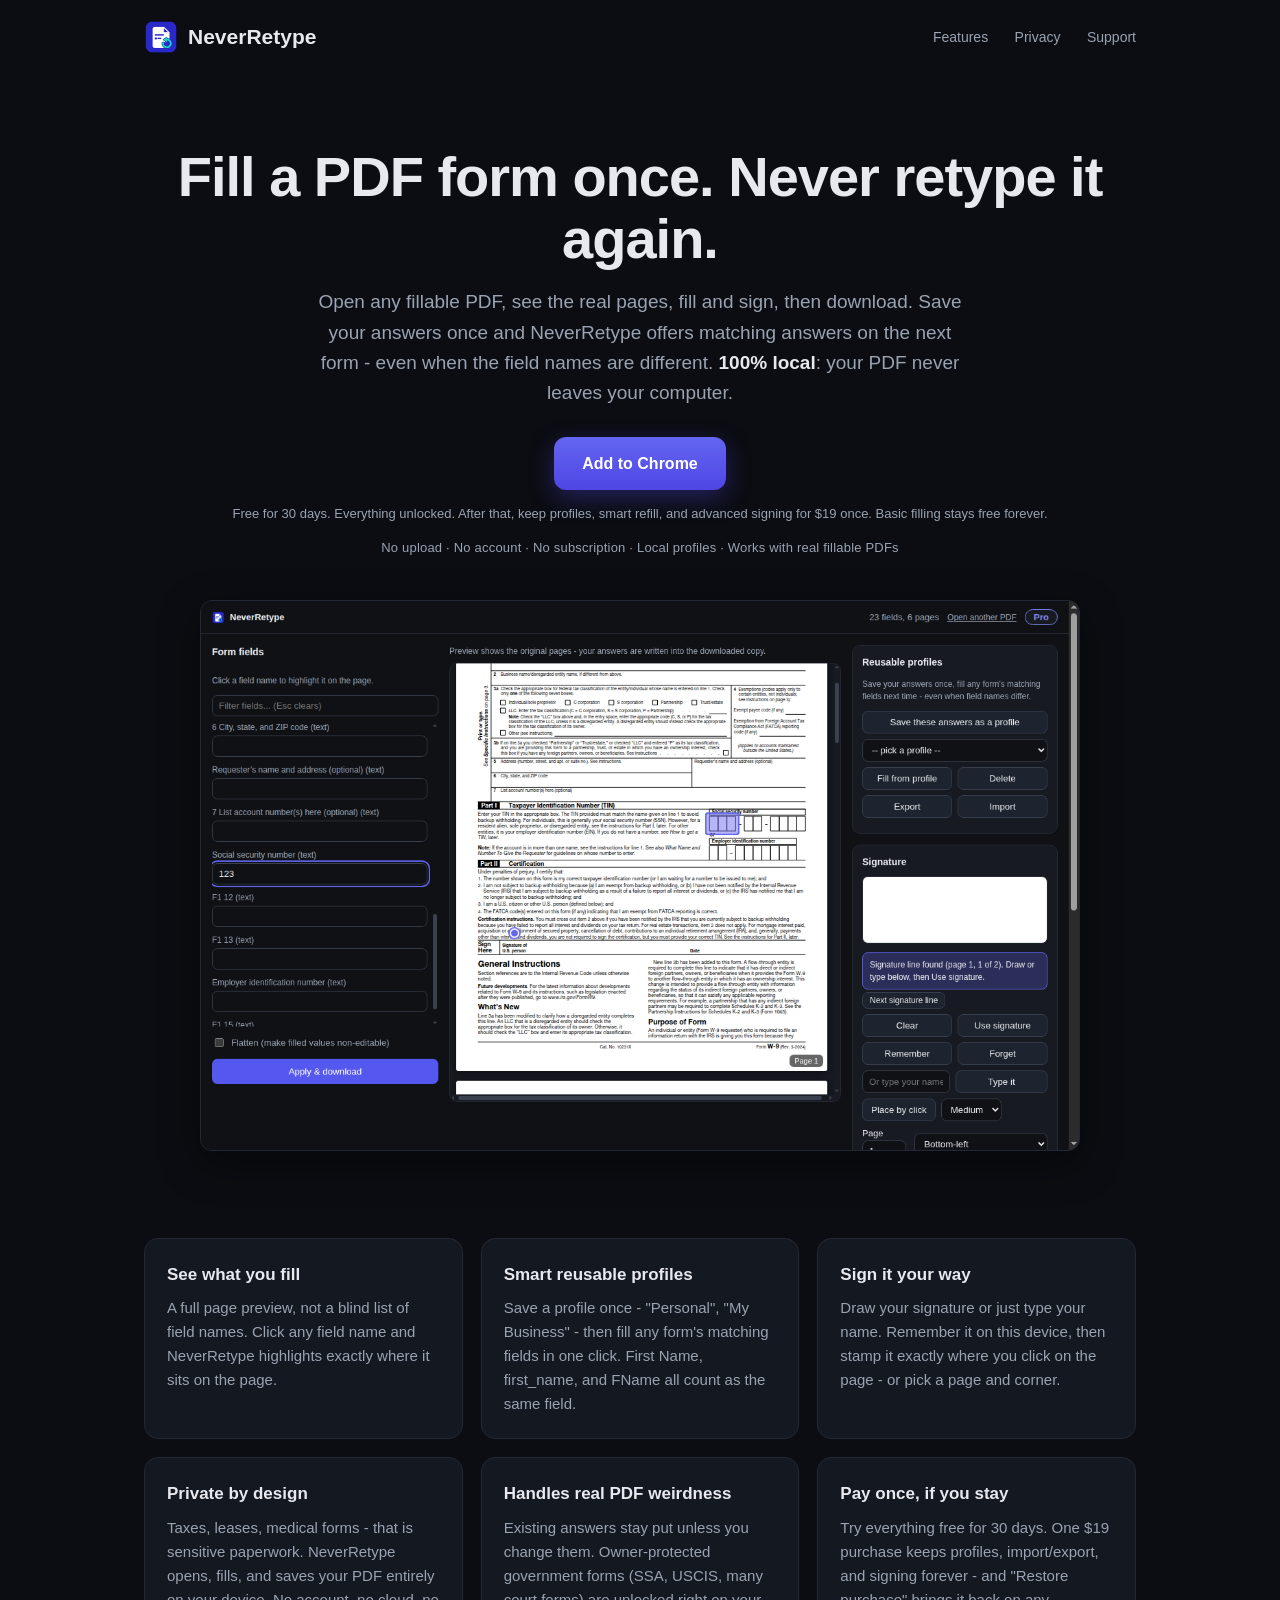
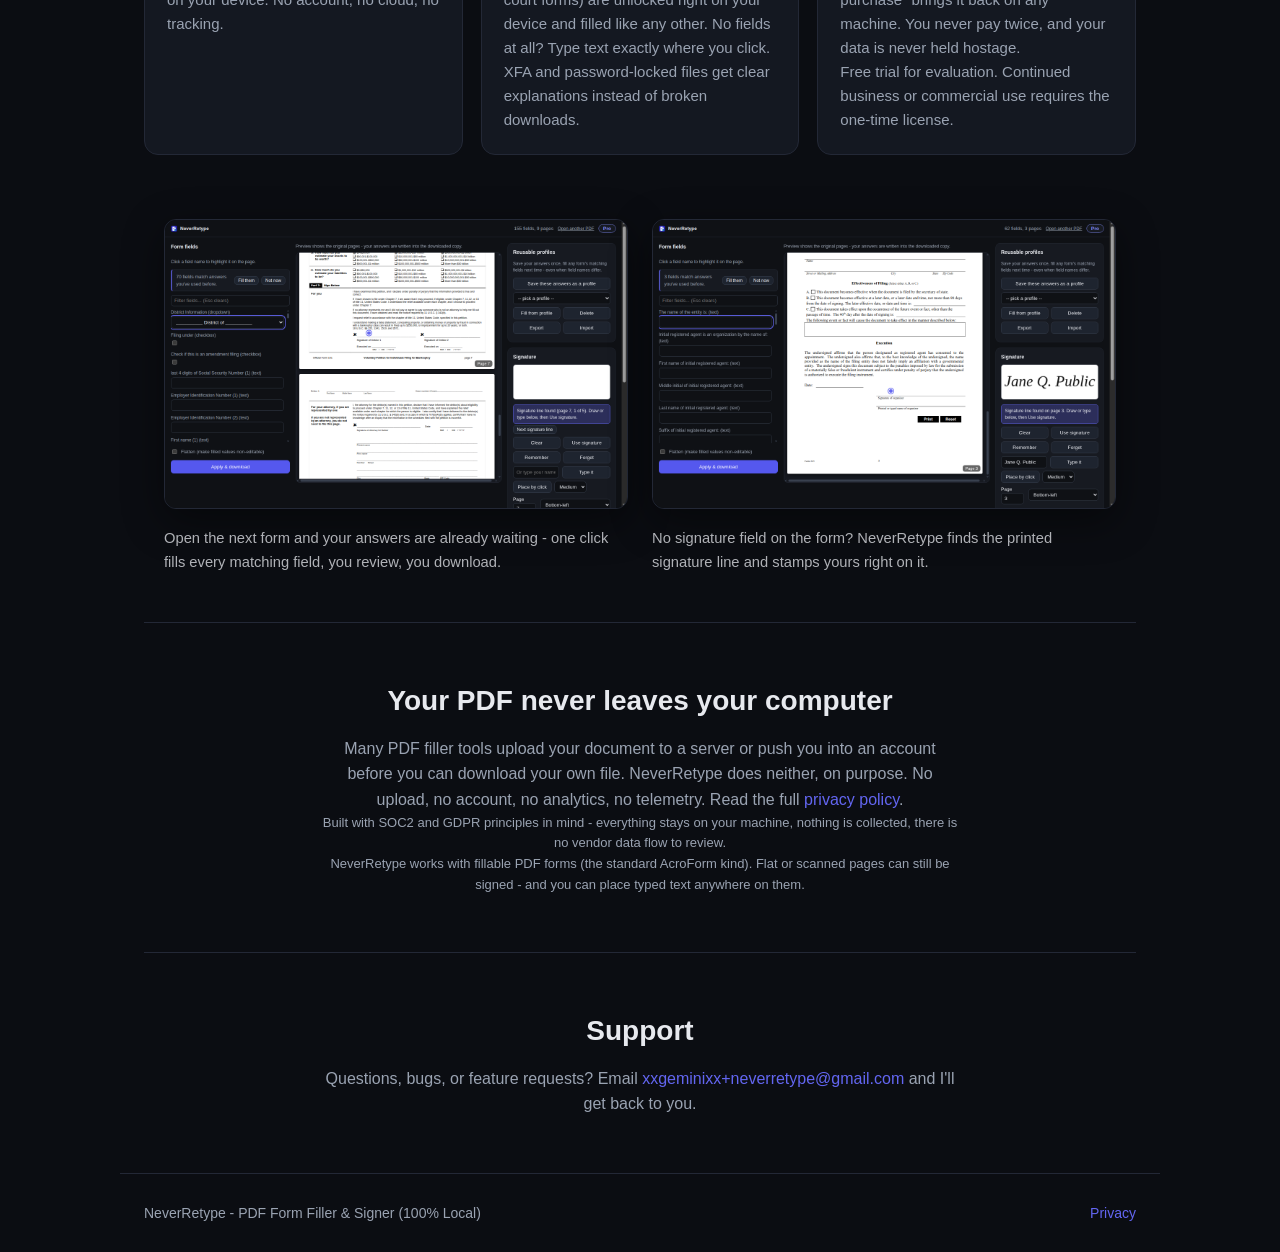
==== index.html @ d775c687 "v1.0 refresh: new editor screenshots, protected-form unlock and place-text-anywhere copy" ====
<!DOCTYPE html>
<html lang="en">
<head>
  <meta charset="UTF-8" />
  <meta name="viewport" content="width=device-width, initial-scale=1.0" />
  <title>NeverRetype - PDF Form Filler &amp; Signer (100% Local)</title>
  <meta name="description" content="Fill and sign PDF forms in your browser and save your answers as reusable profiles - never retype a form. 100% local, no account, no upload." />
  <link rel="icon" type="image/png" href="icon.png" />
  <link rel="stylesheet" href="style.css" />
</head>
<body>
  <header class="nav">
    <div class="brand">
      <img class="logo" src="icon.png" width="28" height="28" alt="" />
      <span>NeverRetype</span>
    </div>
    <nav class="links">
      <a href="#features">Features</a>
      <a href="#privacy">Privacy</a>
      <a href="#support">Support</a>
    </nav>
  </header>

  <main>
    <section class="hero">
      <h1>Fill a PDF form once. Never retype it again.</h1>
      <p class="lede">Open any fillable PDF, see the real pages, fill and sign, then download. Save your answers once and NeverRetype offers matching answers on the next form - even when the field names are different. <strong>100% local</strong>: your PDF never leaves your computer.</p>
      <!-- TODO: replace href with the Chrome Web Store URL once the listing is approved -->
      <a class="cta" href="#" data-store-link>Add to Chrome</a>
      <p class="micro">Free for 30 days. Everything unlocked. After that, keep profiles, smart refill, and advanced signing for $19 once. Basic filling stays free forever.</p>
      <p class="trust-row">No upload &middot; No account &middot; No subscription &middot; Local profiles &middot; Works with real fillable PDFs</p>
      <img class="hero-shot" src="hero-v100.png" alt="The NeverRetype editor with a W-9 open: answers typed on the left, the Social Security Number field highlighted on the live page preview, profiles and signature panels on the right" loading="lazy" />
    </section>

    <section id="features" class="features">
      <div class="card">
        <h3>See what you fill</h3>
        <p>A full page preview, not a blind list of field names. Click any field name and NeverRetype highlights exactly where it sits on the page.</p>
      </div>
      <div class="card">
        <h3>Smart reusable profiles</h3>
        <p>Save a profile once - "Personal", "My Business" - then fill any form's matching fields in one click. First Name, first_name, and FName all count as the same field.</p>
      </div>
      <div class="card">
        <h3>Sign it your way</h3>
        <p>Draw your signature or just type your name. Remember it on this device, then stamp it exactly where you click on the page - or pick a page and corner.</p>
      </div>
      <div class="card">
        <h3>Private by design</h3>
        <p>Taxes, leases, medical forms - that is sensitive paperwork. NeverRetype opens, fills, and saves your PDF entirely on your device. No account, no cloud, no tracking.</p>
      </div>
      <div class="card">
        <h3>Handles real PDF weirdness</h3>
        <p>Existing answers stay put unless you change them. Owner-protected government forms (SSA, USCIS, many court forms) are unlocked right on your device and filled like any other. No fields at all? Type text exactly where you click. XFA and password-locked files get clear explanations instead of broken downloads.</p>
      </div>
      <div class="card">
        <h3>Pay once, if you stay</h3>
        <p>Try everything free for 30 days. One $19 purchase keeps profiles, import/export, and signing forever - and "Restore purchase" brings it back on any machine. You never pay twice, and your data is never held hostage.</p>
        <p class="micro">Free trial for evaluation. Continued business or commercial use requires the one-time license.</p>
      </div>
    </section>

    <section class="shots" aria-label="Screenshots">
      <figure>
        <img src="shot-refill-v100.png" alt="A court form just opened in NeverRetype, with a bar offering: 70 fields match answers you've used before - Fill them" loading="lazy" />
        <figcaption>Open the next form and your answers are already waiting - one click fills every matching field, you review, you download.</figcaption>
      </figure>
      <figure>
        <img src="shot-signature-v100.png" alt="A government form with no signature field: NeverRetype found the printed signature line on page 3 and placed a typed signature on it" loading="lazy" />
        <figcaption>No signature field on the form? NeverRetype finds the printed signature line and stamps yours right on it.</figcaption>
      </figure>
    </section>

    <section id="privacy" class="band">
      <h2>Your PDF never leaves your computer</h2>
      <p>Many PDF filler tools upload your document to a server or push you into an account before you can download your own file. NeverRetype does neither, on purpose. No upload, no account, no analytics, no telemetry. Read the full <a href="privacy-policy.html">privacy policy</a>.</p>
      <p class="micro">Built with SOC2 and GDPR principles in mind - everything stays on your machine, nothing is collected, there is no vendor data flow to review.</p>
      <p class="micro">NeverRetype works with fillable PDF forms (the standard AcroForm kind). Flat or scanned pages can still be signed - and you can place typed text anywhere on them.</p>
    </section>

    <section id="support" class="band alt">
      <h2>Support</h2>
      <p>Questions, bugs, or feature requests? Email <a href="mailto:xxgeminixx+neverretype@gmail.com">xxgeminixx+neverretype@gmail.com</a> and I'll get back to you.</p>
    </section>
  </main>

  <footer>
    <span>NeverRetype - PDF Form Filler &amp; Signer (100% Local)</span>
    <a href="privacy-policy.html">Privacy</a>
  </footer>
</body>
</html>
---- style.css ----
:root {
  --accent: #6366f1;
  --accent-2: #4f46e5;
  --bg: #0b0d12;
  --surface: #141821;
  --text: #e7e9ee;
  --muted: #9aa3b2;
  --border: #232836;
}
* { box-sizing: border-box; }
html { scroll-behavior: smooth; }
body {
  margin: 0;
  background: var(--bg);
  color: var(--text);
  font-family: -apple-system, BlinkMacSystemFont, "Segoe UI", Roboto, Helvetica, Arial, sans-serif;
  line-height: 1.6;
}
a { color: var(--accent); text-decoration: none; }
a:hover { text-decoration: underline; }

.nav {
  display: flex; align-items: center; justify-content: space-between;
  max-width: 1040px; margin: 0 auto; padding: 20px 24px;
}
.brand { display: flex; align-items: center; gap: 10px; font-weight: 800; font-size: 21px; }
.brand .logo { border-radius: 8px; width: 34px; height: 34px; }
.links a { color: var(--muted); margin-left: 22px; font-size: 14px; }
.links a:hover { color: var(--text); text-decoration: none; }

main { max-width: 1040px; margin: 0 auto; padding: 0 24px; }

.hero { text-align: center; padding: 72px 0 56px; }
.hero h1 { font-size: clamp(34px, 6vw, 56px); line-height: 1.1; margin: 0 0 18px; letter-spacing: -1px; }
.lede { font-size: 19px; color: var(--muted); max-width: 660px; margin: 0 auto 28px; }
.lede strong { color: var(--text); }
.cta {
  display: inline-block; background: linear-gradient(180deg, var(--accent), var(--accent-2));
  color: #fff; font-weight: 700; padding: 14px 28px; border-radius: 12px; font-size: 16px;
  box-shadow: 0 8px 24px rgba(79,70,229,0.35);
}
.cta:hover { text-decoration: none; filter: brightness(1.07); }
.micro { color: var(--muted); font-size: 13px; margin-top: 14px; }

.features {
  display: grid; grid-template-columns: repeat(auto-fit, minmax(280px, 1fr));
  gap: 18px; padding: 24px 0 56px;
}
.card { background: var(--surface); border: 1px solid var(--border); border-radius: 14px; padding: 22px; }
.card h3 { margin: 0 0 8px; font-size: 17px; }
.card p { margin: 0; color: var(--muted); font-size: 15px; }

.band { text-align: center; padding: 56px 0; border-top: 1px solid var(--border); }
.band.alt { border-top: 1px solid var(--border); }
.band h2 { font-size: 28px; margin: 0 0 12px; }
.band p { color: var(--muted); max-width: 640px; margin: 0 auto; }

footer {
  display: flex; align-items: center; justify-content: space-between;
  max-width: 1040px; margin: 0 auto; padding: 28px 24px; color: var(--muted);
  font-size: 14px; border-top: 1px solid var(--border);
}

.trust-row { color: var(--muted); font-size: 13px; letter-spacing: 0.2px; margin-top: 10px; }
.hero-shot { width: 100%; max-width: 880px; margin-top: 28px; border-radius: 12px; border: 1px solid var(--border); box-shadow: 0 12px 40px rgba(0,0,0,0.45); }

.shots { display: grid; grid-template-columns: repeat(auto-fit, minmax(320px, 1fr)); gap: 24px; max-width: 1100px; margin: 8px auto 48px; padding: 0 20px; }
.shots figure { margin: 0; }
.shots img { width: 100%; border-radius: 12px; border: 1px solid var(--border); box-shadow: 0 12px 40px rgba(0,0,0,0.45); }
.shots figcaption { margin-top: 10px; font-size: 0.92rem; opacity: 0.75; }
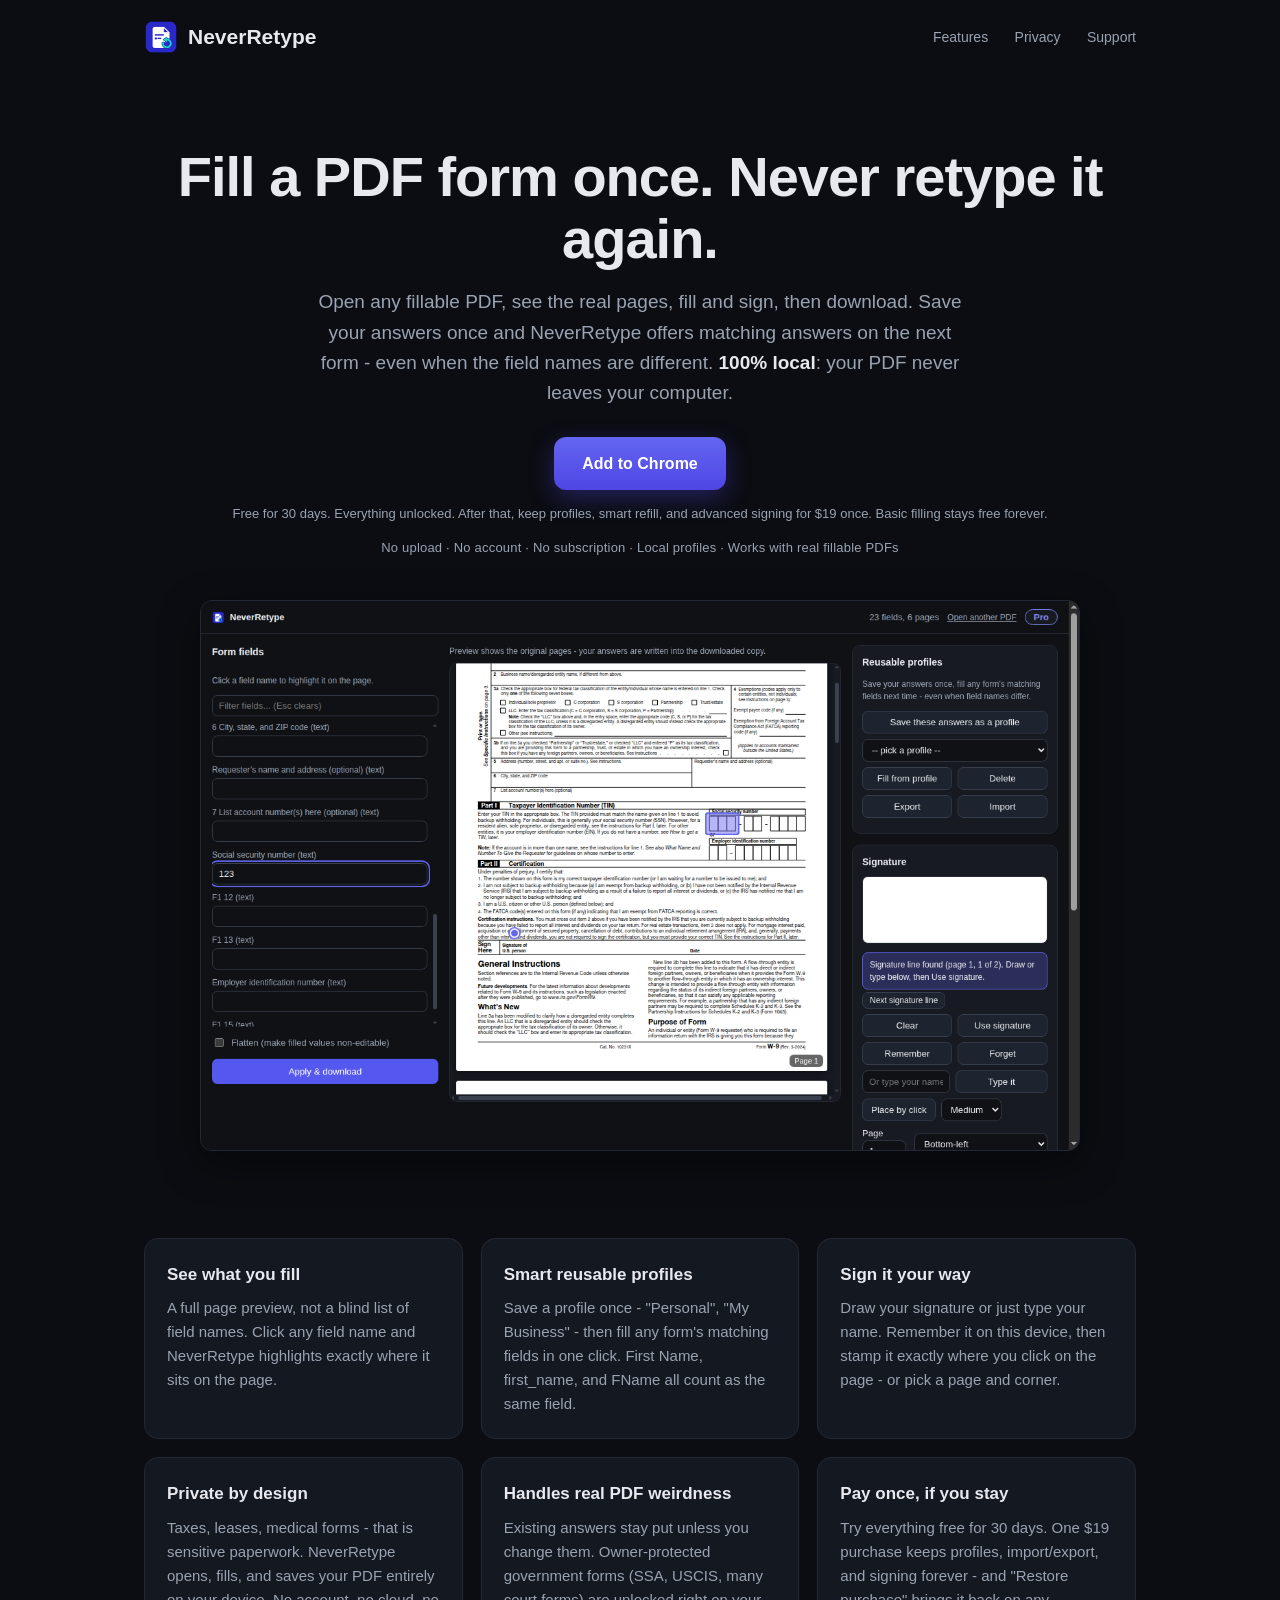
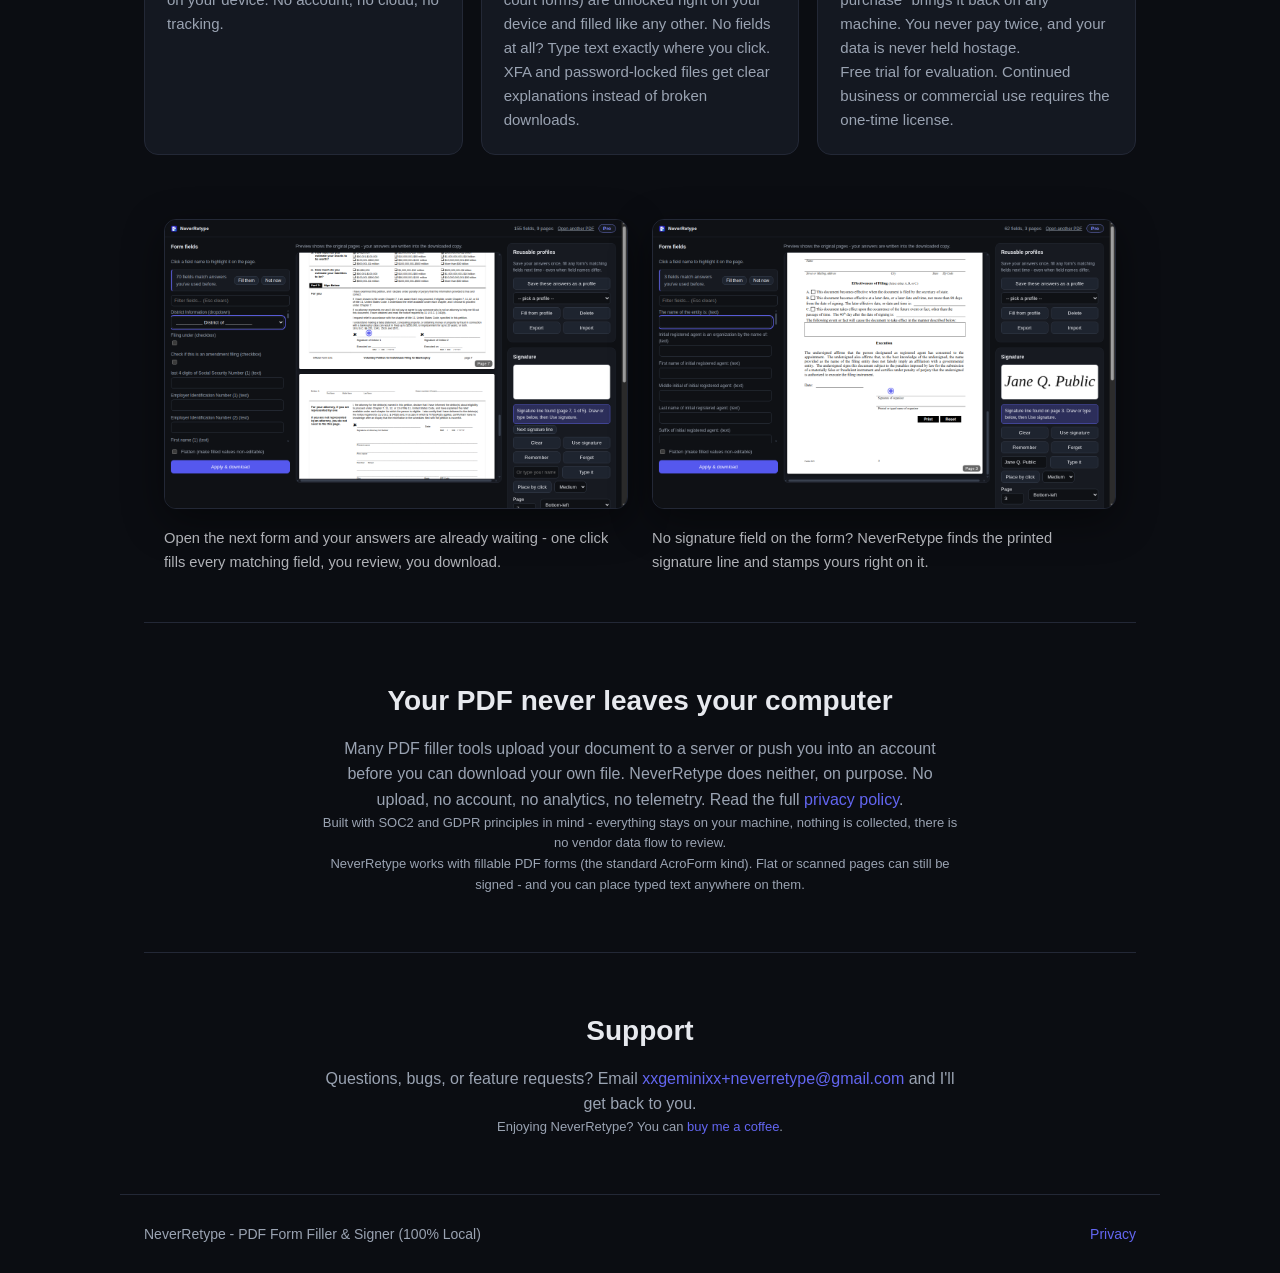
==== commit 982edcca: "Add a quiet buy-me-a-coffee line to the support section" ====
--- a/index.html
+++ b/index.html
@@ -81,6 +81,7 @@
     <section id="support" class="band alt">
       <h2>Support</h2>
       <p>Questions, bugs, or feature requests? Email <a href="mailto:xxgeminixx+neverretype@gmail.com">xxgeminixx+neverretype@gmail.com</a> and I'll get back to you.</p>
+      <p class="micro">Enjoying NeverRetype? You can <a href="https://www.paypal.com/ncp/payment/LQTX2SFXWLAP6" target="_blank" rel="noopener">buy me a coffee</a>.</p>
     </section>
   </main>
 
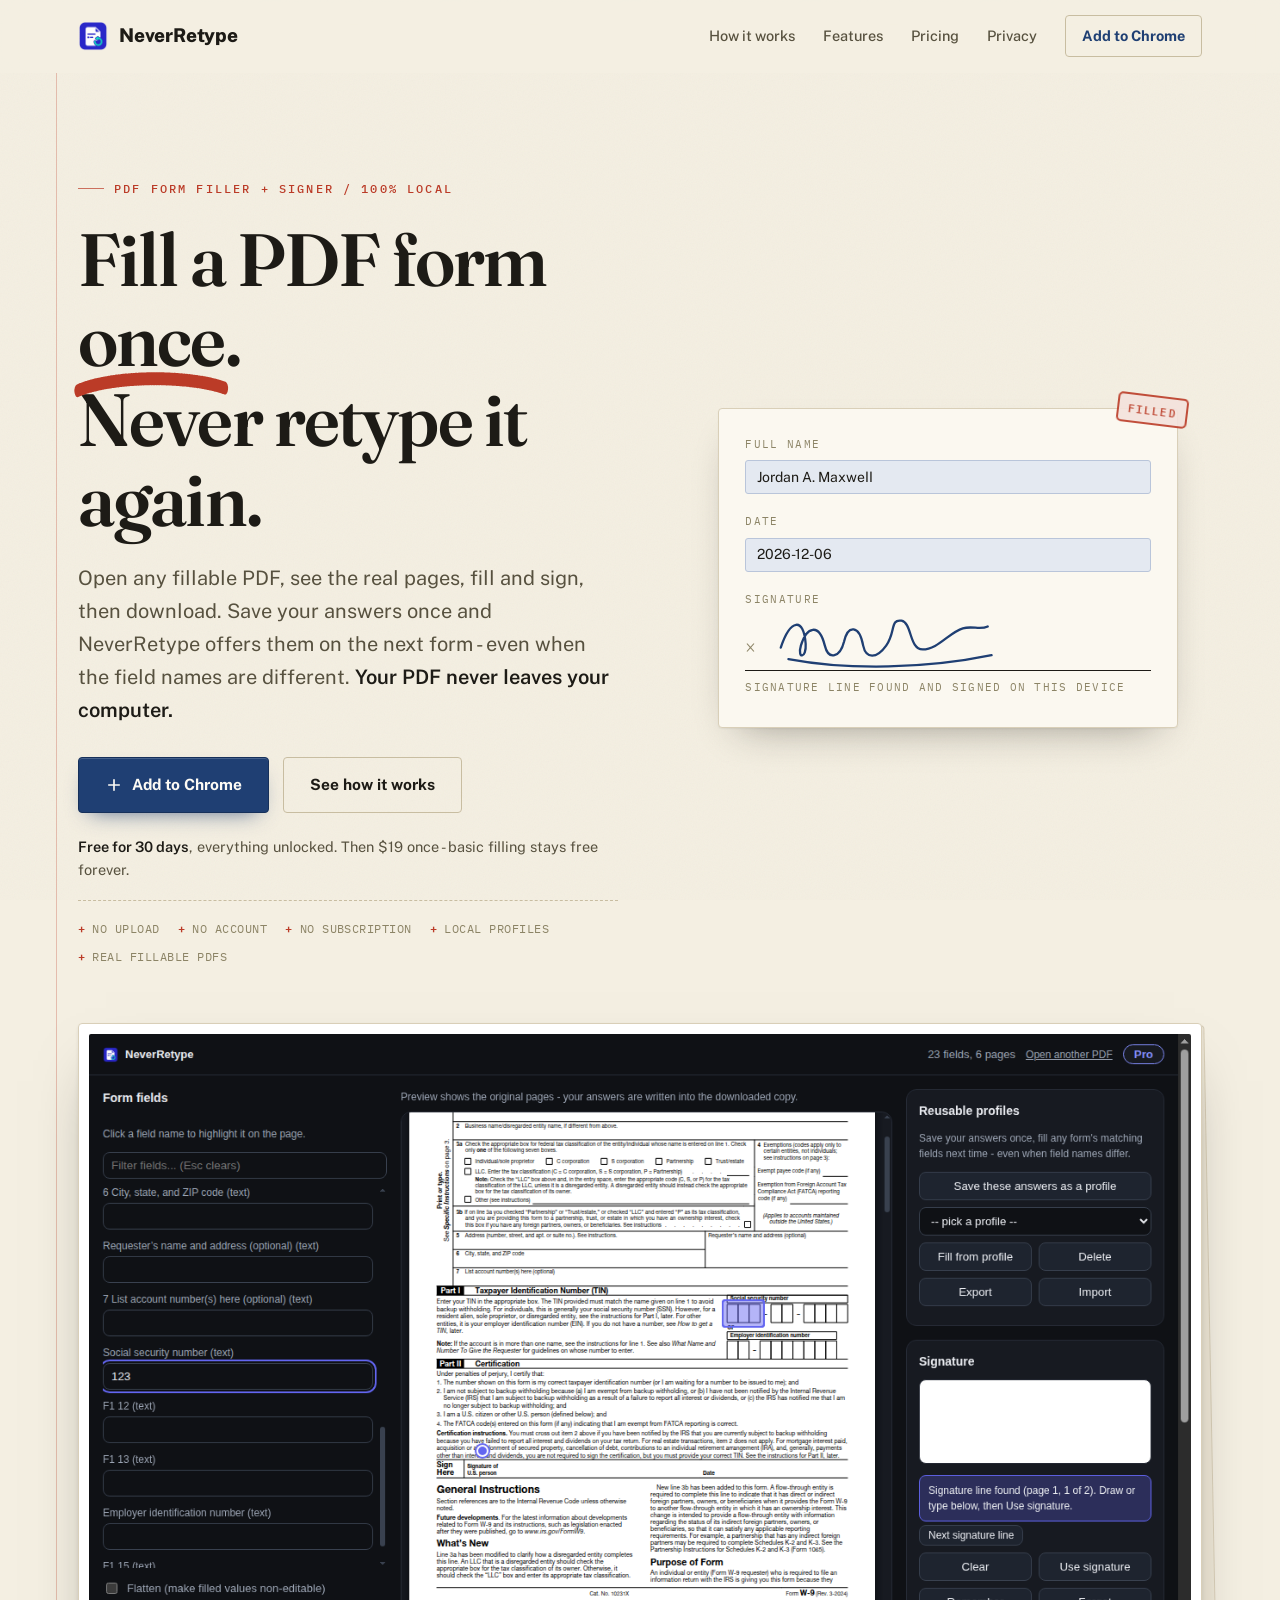
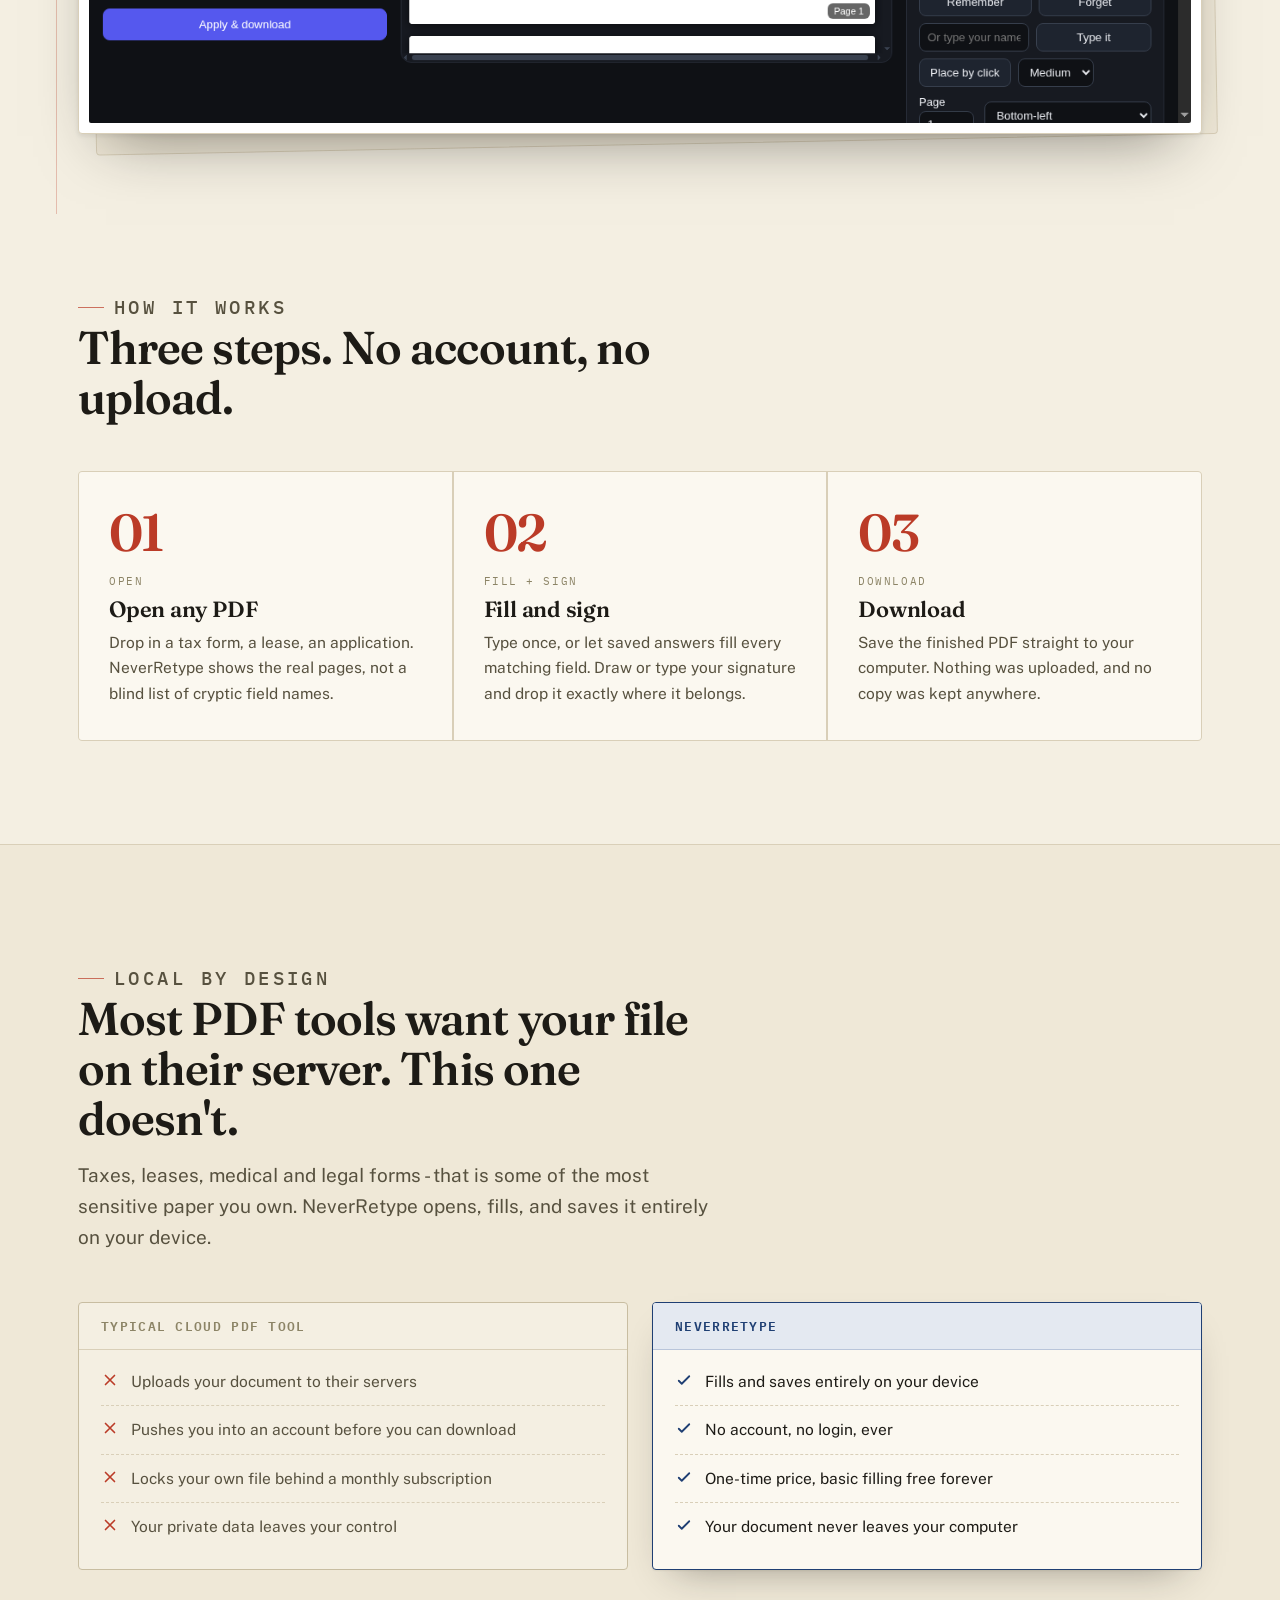
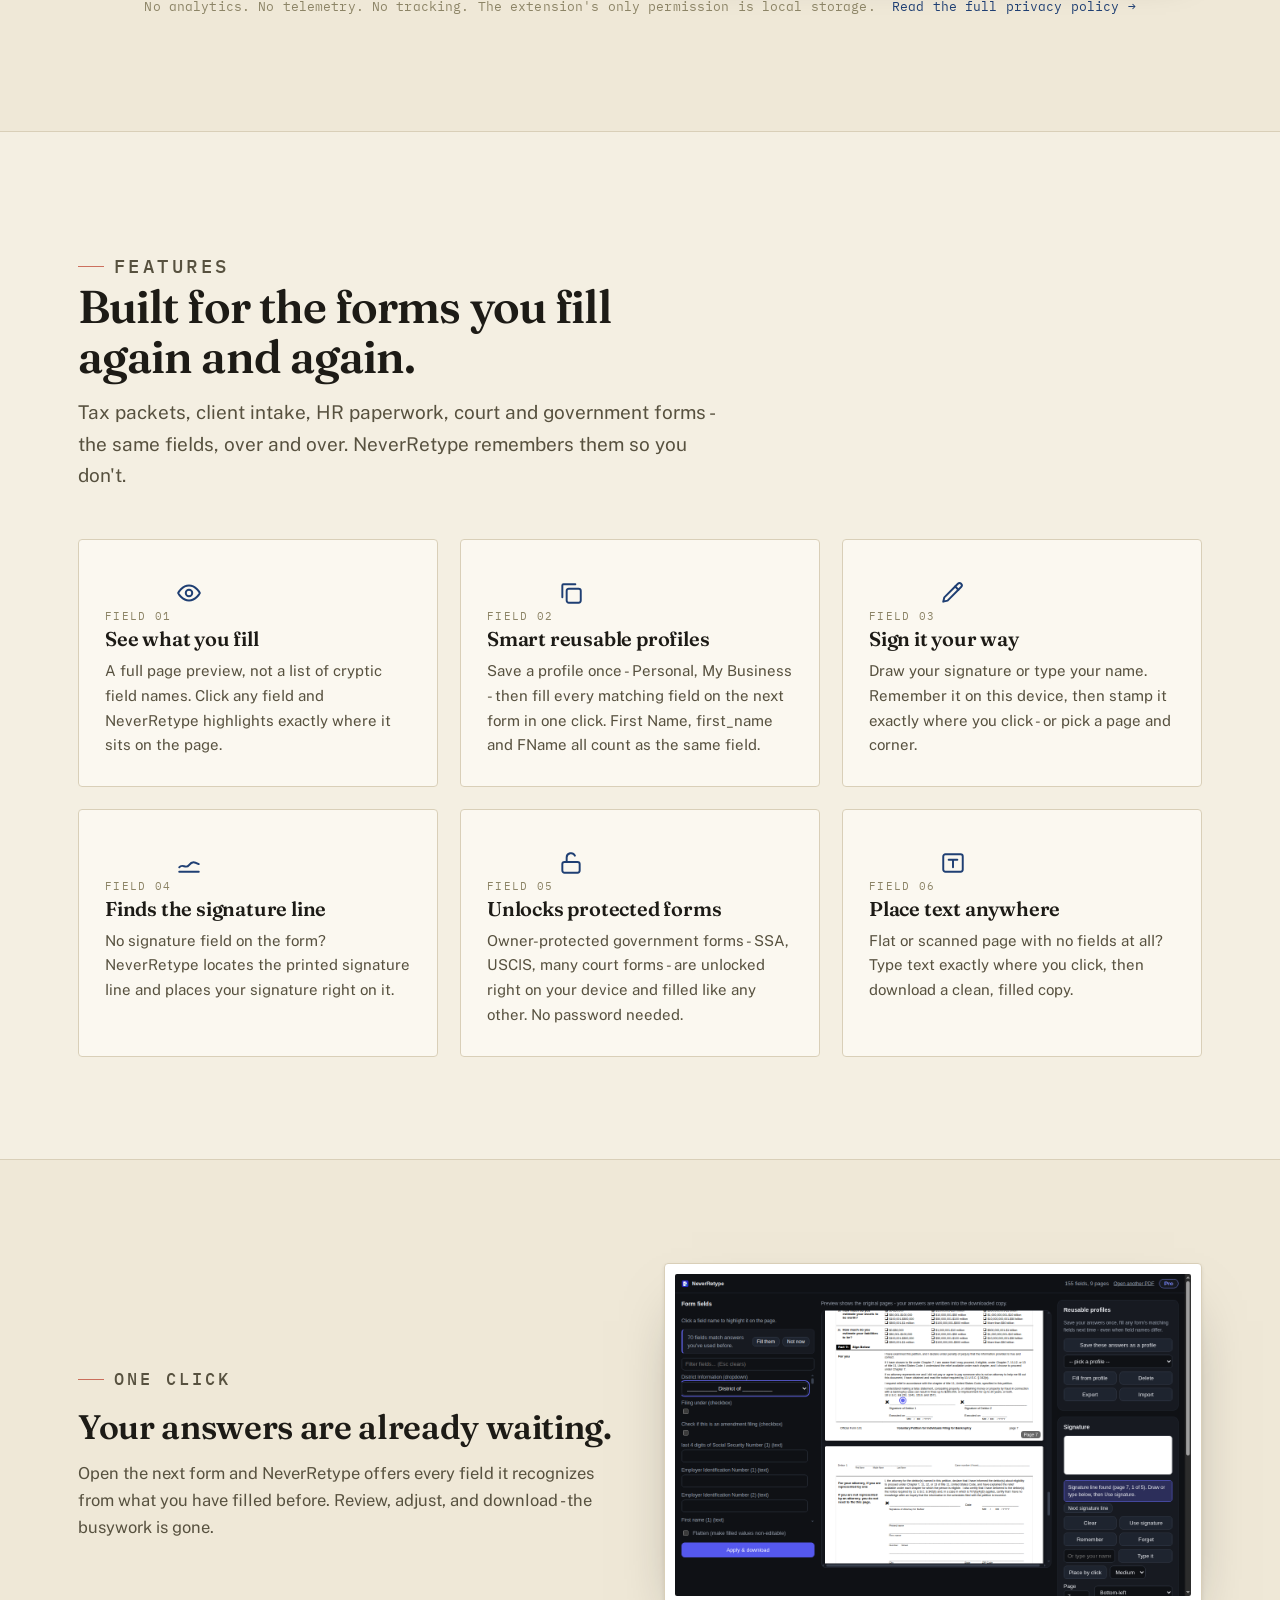
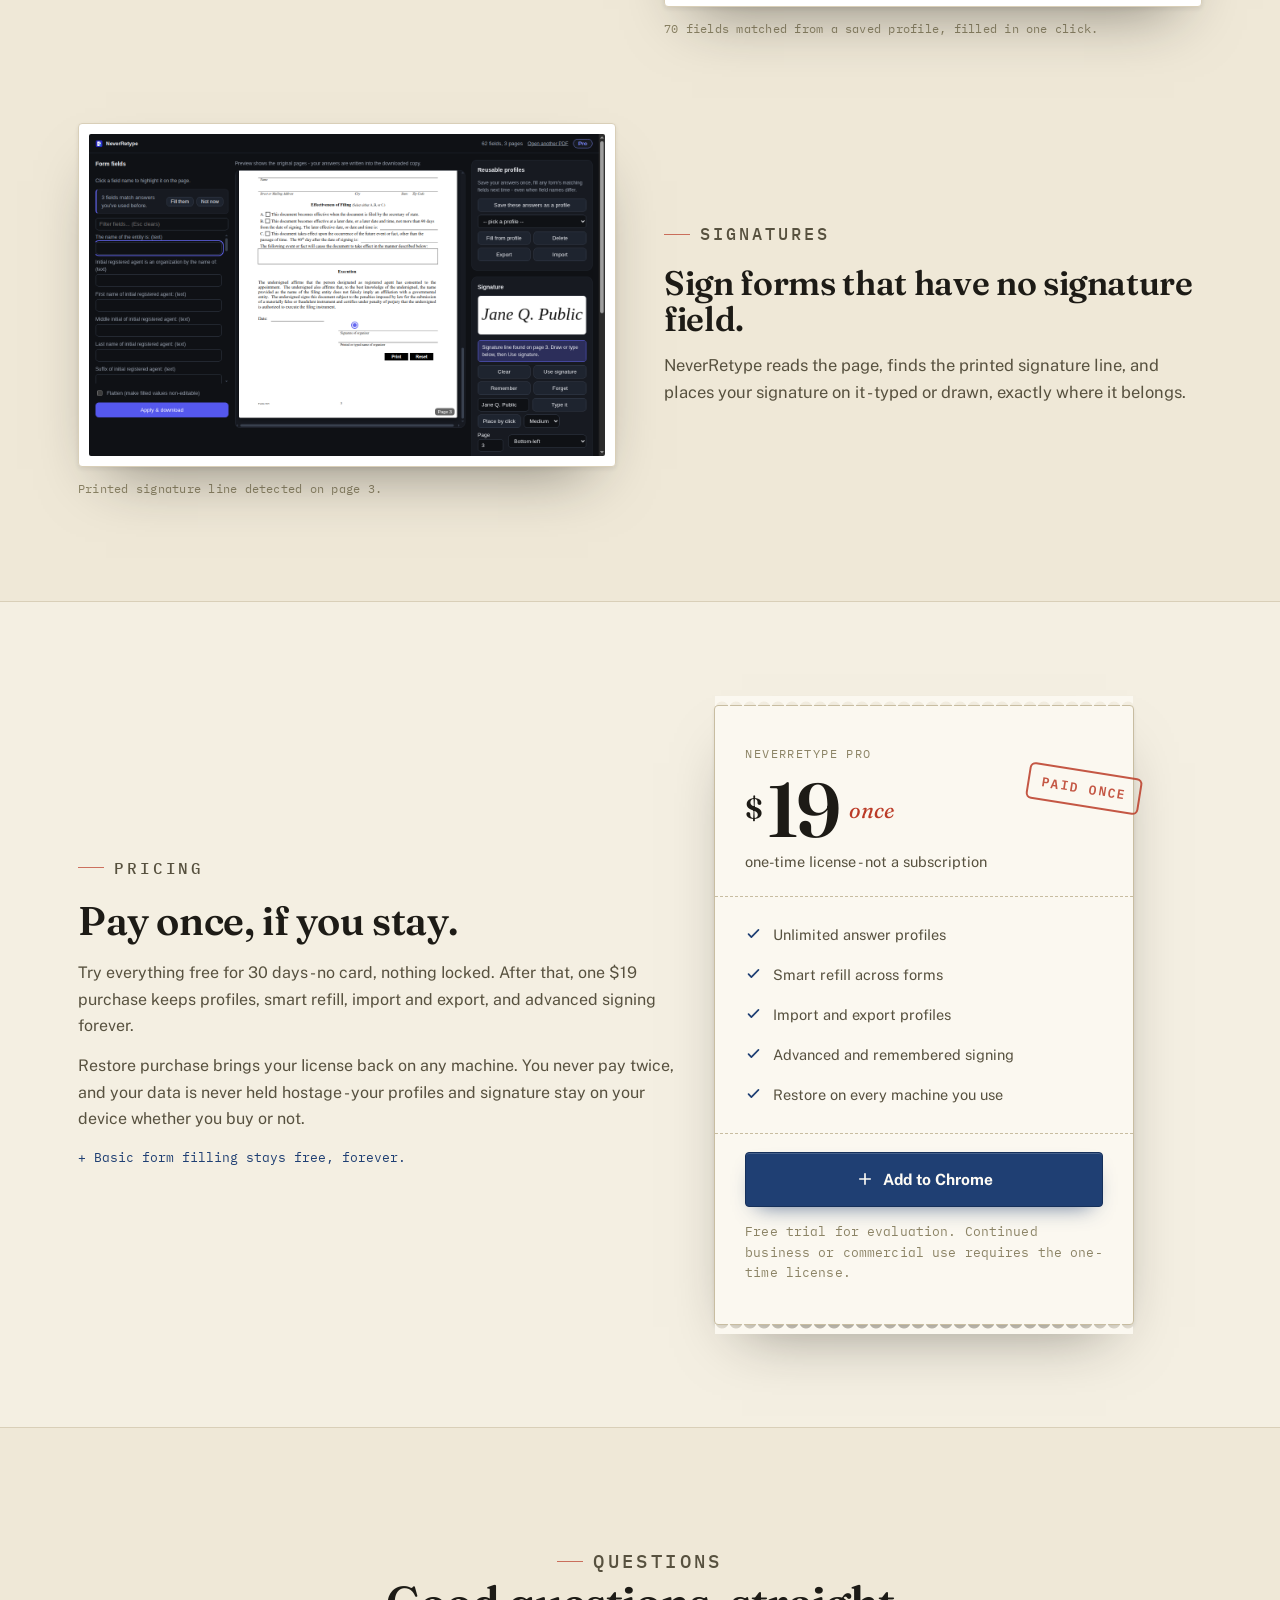
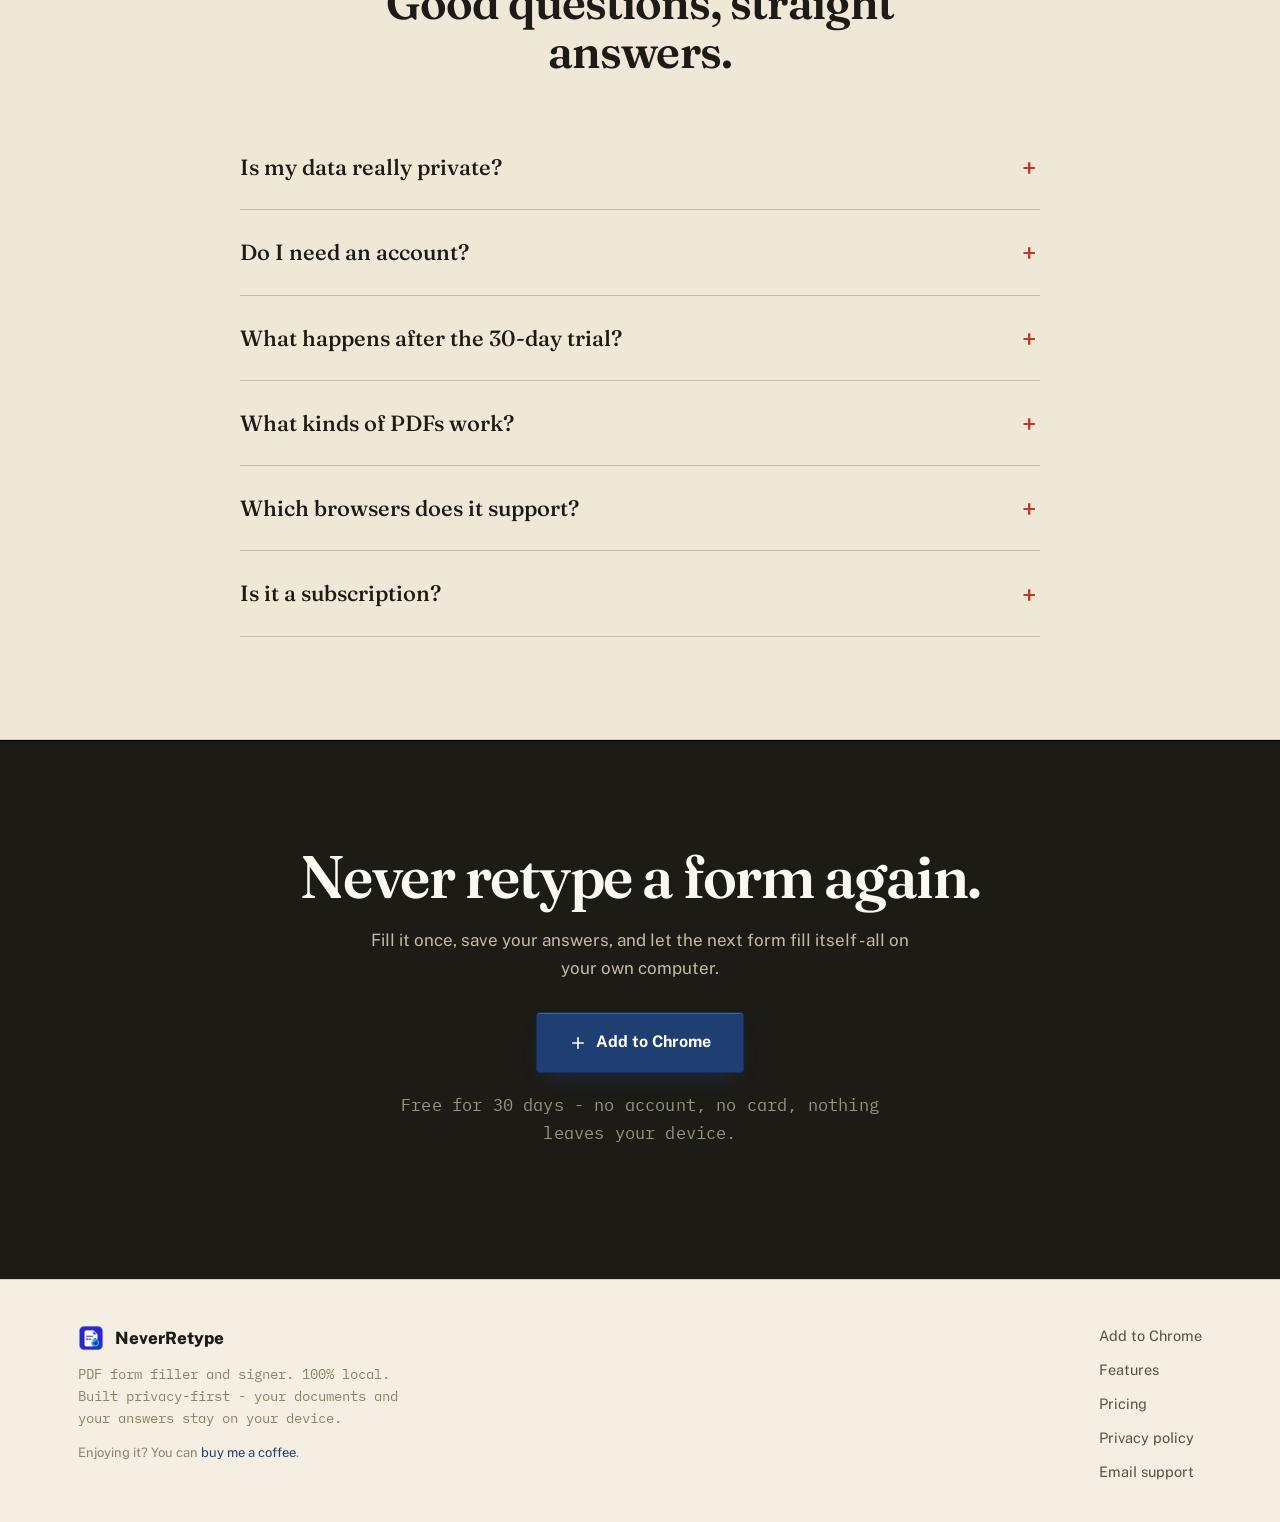
==== commit fb1298bf: "Redesign marketing site with editorial layout and expanded sections New ink-on-paper visual identity" ====
--- a/index.html
+++ b/index.html
@@ -5,89 +5,363 @@
   <meta name="viewport" content="width=device-width, initial-scale=1.0" />
   <title>NeverRetype - PDF Form Filler &amp; Signer (100% Local)</title>
   <meta name="description" content="Fill and sign PDF forms in your browser and save your answers as reusable profiles - never retype a form. 100% local, no account, no upload." />
+  <meta name="color-scheme" content="light" />
+  <meta name="theme-color" content="#f4efe2" />
+
+  <!-- open graph / social -->
+  <meta property="og:type" content="website" />
+  <meta property="og:title" content="NeverRetype - PDF Form Filler &amp; Signer (100% Local)" />
+  <meta property="og:description" content="Fill a PDF form once, save your answers, and never retype it again. Fill and sign entirely in your browser - your document never leaves your computer." />
+  <meta property="og:url" content="https://xxgeminixx.github.io/neverretype-site/" />
+  <meta property="og:image" content="https://xxgeminixx.github.io/neverretype-site/hero-v100.png" />
+  <meta name="twitter:card" content="summary_large_image" />
+  <meta name="twitter:title" content="NeverRetype - PDF Form Filler &amp; Signer (100% Local)" />
+  <meta name="twitter:description" content="Fill a PDF form once, save your answers, and never retype it again. 100% local - your document never leaves your computer." />
+  <meta name="twitter:image" content="https://xxgeminixx.github.io/neverretype-site/hero-v100.png" />
+
   <link rel="icon" type="image/png" href="icon.png" />
+  <link rel="apple-touch-icon" href="icon.png" />
+
+  <link rel="preconnect" href="https://fonts.googleapis.com" />
+  <link rel="preconnect" href="https://fonts.gstatic.com" crossorigin />
+  <link href="https://fonts.googleapis.com/css2?family=Fraunces:ital,opsz,wght@0,9..144,400;0,9..144,500;0,9..144,600;0,9..144,900;1,9..144,500&family=IBM+Plex+Mono:wght@400;500;600&family=Public+Sans:wght@400;500;600;700&display=swap" rel="stylesheet" />
   <link rel="stylesheet" href="style.css" />
 </head>
 <body>
-  <header class="nav">
-    <div class="brand">
-      <img class="logo" src="icon.png" width="28" height="28" alt="" />
-      <span>NeverRetype</span>
+
+  <!-- ===================== NAV ===================== -->
+  <header class="nav" id="top">
+    <div class="wrap">
+      <a class="brand" href="#top" aria-label="NeverRetype home">
+        <img class="mark" src="icon.png" width="30" height="30" alt="" />
+        <span>NeverRetype</span>
+      </a>
+      <nav class="nav-links" aria-label="Primary">
+        <a href="#how">How it works</a>
+        <a href="#features">Features</a>
+        <a href="#pricing">Pricing</a>
+        <a href="privacy-policy.html">Privacy</a>
+        <a class="nav-cta" href="https://chromewebstore.google.com/detail/adfhmodfgeljmcgfhnmjfncbcdfagmcd" data-store-link>Add to Chrome</a>
+      </nav>
     </div>
-    <nav class="links">
-      <a href="#features">Features</a>
-      <a href="#privacy">Privacy</a>
-      <a href="#support">Support</a>
-    </nav>
   </header>
 
   <main>
+
+    <!-- ===================== HERO ===================== -->
     <section class="hero">
-      <h1>Fill a PDF form once. Never retype it again.</h1>
-      <p class="lede">Open any fillable PDF, see the real pages, fill and sign, then download. Save your answers once and NeverRetype offers matching answers on the next form - even when the field names are different. <strong>100% local</strong>: your PDF never leaves your computer.</p>
-      <!-- TODO: replace href with the Chrome Web Store URL once the listing is approved -->
-      <a class="cta" href="#" data-store-link>Add to Chrome</a>
-      <p class="micro">Free for 30 days. Everything unlocked. After that, keep profiles, smart refill, and advanced signing for $19 once. Basic filling stays free forever.</p>
-      <p class="trust-row">No upload &middot; No account &middot; No subscription &middot; Local profiles &middot; Works with real fillable PDFs</p>
-      <img class="hero-shot" src="hero-v100.png" alt="The NeverRetype editor with a W-9 open: answers typed on the left, the Social Security Number field highlighted on the live page preview, profiles and signature panels on the right" loading="lazy" />
-    </section>
-
-    <section id="features" class="features">
-      <div class="card">
-        <h3>See what you fill</h3>
-        <p>A full page preview, not a blind list of field names. Click any field name and NeverRetype highlights exactly where it sits on the page.</p>
-      </div>
-      <div class="card">
-        <h3>Smart reusable profiles</h3>
-        <p>Save a profile once - "Personal", "My Business" - then fill any form's matching fields in one click. First Name, first_name, and FName all count as the same field.</p>
-      </div>
-      <div class="card">
-        <h3>Sign it your way</h3>
-        <p>Draw your signature or just type your name. Remember it on this device, then stamp it exactly where you click on the page - or pick a page and corner.</p>
-      </div>
-      <div class="card">
-        <h3>Private by design</h3>
-        <p>Taxes, leases, medical forms - that is sensitive paperwork. NeverRetype opens, fills, and saves your PDF entirely on your device. No account, no cloud, no tracking.</p>
-      </div>
-      <div class="card">
-        <h3>Handles real PDF weirdness</h3>
-        <p>Existing answers stay put unless you change them. Owner-protected government forms (SSA, USCIS, many court forms) are unlocked right on your device and filled like any other. No fields at all? Type text exactly where you click. XFA and password-locked files get clear explanations instead of broken downloads.</p>
-      </div>
-      <div class="card">
-        <h3>Pay once, if you stay</h3>
-        <p>Try everything free for 30 days. One $19 purchase keeps profiles, import/export, and signing forever - and "Restore purchase" brings it back on any machine. You never pay twice, and your data is never held hostage.</p>
-        <p class="micro">Free trial for evaluation. Continued business or commercial use requires the one-time license.</p>
-      </div>
-    </section>
-
-    <section class="shots" aria-label="Screenshots">
-      <figure>
-        <img src="shot-refill-v100.png" alt="A court form just opened in NeverRetype, with a bar offering: 70 fields match answers you've used before - Fill them" loading="lazy" />
-        <figcaption>Open the next form and your answers are already waiting - one click fills every matching field, you review, you download.</figcaption>
-      </figure>
-      <figure>
-        <img src="shot-signature-v100.png" alt="A government form with no signature field: NeverRetype found the printed signature line on page 3 and placed a typed signature on it" loading="lazy" />
-        <figcaption>No signature field on the form? NeverRetype finds the printed signature line and stamps yours right on it.</figcaption>
-      </figure>
-    </section>
-
-    <section id="privacy" class="band">
-      <h2>Your PDF never leaves your computer</h2>
-      <p>Many PDF filler tools upload your document to a server or push you into an account before you can download your own file. NeverRetype does neither, on purpose. No upload, no account, no analytics, no telemetry. Read the full <a href="privacy-policy.html">privacy policy</a>.</p>
-      <p class="micro">Built with SOC2 and GDPR principles in mind - everything stays on your machine, nothing is collected, there is no vendor data flow to review.</p>
-      <p class="micro">NeverRetype works with fillable PDF forms (the standard AcroForm kind). Flat or scanned pages can still be signed - and you can place typed text anywhere on them.</p>
-    </section>
-
-    <section id="support" class="band alt">
-      <h2>Support</h2>
-      <p>Questions, bugs, or feature requests? Email <a href="mailto:xxgeminixx+neverretype@gmail.com">xxgeminixx+neverretype@gmail.com</a> and I'll get back to you.</p>
-      <p class="micro">Enjoying NeverRetype? You can <a href="https://www.paypal.com/ncp/payment/LQTX2SFXWLAP6" target="_blank" rel="noopener">buy me a coffee</a>.</p>
+      <div class="wrap">
+        <div class="hero-grid">
+          <div class="hero-copy reveal">
+            <p class="eyebrow">PDF form filler + signer / 100% local</p>
+            <h1>Fill a PDF form <span class="u">once<svg viewBox="0 0 120 12" preserveAspectRatio="none" aria-hidden="true"><path d="M2 8 C 30 2, 90 2, 118 7"/></svg></span>.<br/>Never retype it again.</h1>
+            <p class="lede">Open any fillable PDF, see the real pages, fill and sign, then download. Save your answers once and NeverRetype offers them on the next form - even when the field names are different. <strong>Your PDF never leaves your computer.</strong></p>
+            <div class="hero-actions">
+              <a class="btn" href="https://chromewebstore.google.com/detail/adfhmodfgeljmcgfhnmjfncbcdfagmcd" data-store-link>
+                <svg viewBox="0 0 24 24" fill="none" stroke="currentColor" stroke-width="2.2" stroke-linecap="round" aria-hidden="true"><path d="M12 5v14M5 12h14"/></svg>
+                Add to Chrome
+              </a>
+              <a class="btn ghost" href="#how">See how it works</a>
+            </div>
+            <p class="price-line"><b>Free for 30 days</b>, everything unlocked. Then $19 once - basic filling stays free forever.</p>
+            <p class="trust-row">
+              <span>No upload</span><span>No account</span><span>No subscription</span><span>Local profiles</span><span>Real fillable PDFs</span>
+            </p>
+          </div>
+
+          <div class="hero-side reveal d2">
+            <div class="sig-card">
+              <span class="sig-stamp">FILLED</span>
+              <div class="form-row">
+                <span class="flabel">Full name</span>
+                <div class="fbox filled"><span class="typed">Jordan A. Maxwell</span></div>
+              </div>
+              <div class="form-row">
+                <span class="flabel">Date</span>
+                <div class="fbox filled"><span class="typed t2 js-date">2026-06-17</span></div>
+              </div>
+              <div class="sig-line">
+                <span class="flabel">Signature</span>
+                <div class="rule">
+                  <span class="x">&times;</span>
+                  <svg viewBox="0 0 240 70" aria-hidden="true">
+                    <path pathLength="1" d="M6 46 C 16 16, 30 14, 32 42 C 33 58, 23 58, 27 44 C 33 24, 46 20, 52 44 C 56 60, 68 56, 72 40 C 76 22, 88 22, 92 44 C 95 58, 106 58, 116 44 C 126 30, 120 16, 132 18 C 143 20, 140 48, 154 48 C 170 48, 182 30, 196 26 C 206 23, 214 28, 222 24"/>
+                    <path pathLength="1" class="flourish" d="M14 58 C 78 70, 158 68, 226 54"/>
+                  </svg>
+                </div>
+                <p class="cap">Signature line found and signed on this device</p>
+              </div>
+            </div>
+          </div>
+        </div>
+
+        <div class="hero-shot-wrap reveal d3">
+          <div class="paper-frame">
+            <img src="hero-v100.png" alt="The NeverRetype editor with a W-9 open: answers typed on the left, the Social Security Number field highlighted on the live page preview, profiles and signature panels on the right" loading="lazy" />
+          </div>
+        </div>
+      </div>
+    </section>
+
+    <!-- ===================== HOW IT WORKS ===================== -->
+    <section class="band" id="how">
+      <div class="wrap">
+        <div class="section-head reveal">
+          <p class="eyebrow">How it works</p>
+          <h2>Three steps. No account, no upload.</h2>
+        </div>
+        <div class="steps reveal d1">
+          <div class="step">
+            <div class="num">01</div>
+            <p class="tag">Open</p>
+            <h3>Open any PDF</h3>
+            <p>Drop in a tax form, a lease, an application. NeverRetype shows the real pages, not a blind list of cryptic field names.</p>
+          </div>
+          <div class="step">
+            <div class="num">02</div>
+            <p class="tag">Fill + sign</p>
+            <h3>Fill and sign</h3>
+            <p>Type once, or let saved answers fill every matching field. Draw or type your signature and drop it exactly where it belongs.</p>
+          </div>
+          <div class="step">
+            <div class="num">03</div>
+            <p class="tag">Download</p>
+            <h3>Download</h3>
+            <p>Save the finished PDF straight to your computer. Nothing was uploaded, and no copy was kept anywhere.</p>
+          </div>
+        </div>
+      </div>
+    </section>
+
+    <!-- ===================== COMPARISON ===================== -->
+    <section class="band sunk">
+      <div class="wrap">
+        <div class="section-head reveal">
+          <p class="eyebrow">Local by design</p>
+          <h2>Most PDF tools want your file on their server. This one doesn't.</h2>
+          <p>Taxes, leases, medical and legal forms - that is some of the most sensitive paper you own. NeverRetype opens, fills, and saves it entirely on your device.</p>
+        </div>
+        <div class="compare reveal d1">
+          <div class="col them">
+            <h3>Typical cloud PDF tool</h3>
+            <ul>
+              <li><svg class="ic" viewBox="0 0 24 24" fill="none" stroke="currentColor" stroke-width="2.2" stroke-linecap="round" aria-hidden="true"><path d="M6 6l12 12M18 6 6 18"/></svg> Uploads your document to their servers</li>
+              <li><svg class="ic" viewBox="0 0 24 24" fill="none" stroke="currentColor" stroke-width="2.2" stroke-linecap="round" aria-hidden="true"><path d="M6 6l12 12M18 6 6 18"/></svg> Pushes you into an account before you can download</li>
+              <li><svg class="ic" viewBox="0 0 24 24" fill="none" stroke="currentColor" stroke-width="2.2" stroke-linecap="round" aria-hidden="true"><path d="M6 6l12 12M18 6 6 18"/></svg> Locks your own file behind a monthly subscription</li>
+              <li><svg class="ic" viewBox="0 0 24 24" fill="none" stroke="currentColor" stroke-width="2.2" stroke-linecap="round" aria-hidden="true"><path d="M6 6l12 12M18 6 6 18"/></svg> Your private data leaves your control</li>
+            </ul>
+          </div>
+          <div class="col us">
+            <h3>NeverRetype</h3>
+            <ul>
+              <li><svg class="ic" viewBox="0 0 24 24" fill="none" stroke="currentColor" stroke-width="2.4" stroke-linecap="round" stroke-linejoin="round" aria-hidden="true"><path d="M5 13l4 4L19 7"/></svg> Fills and saves entirely on your device</li>
+              <li><svg class="ic" viewBox="0 0 24 24" fill="none" stroke="currentColor" stroke-width="2.4" stroke-linecap="round" stroke-linejoin="round" aria-hidden="true"><path d="M5 13l4 4L19 7"/></svg> No account, no login, ever</li>
+              <li><svg class="ic" viewBox="0 0 24 24" fill="none" stroke="currentColor" stroke-width="2.4" stroke-linecap="round" stroke-linejoin="round" aria-hidden="true"><path d="M5 13l4 4L19 7"/></svg> One-time price, basic filling free forever</li>
+              <li><svg class="ic" viewBox="0 0 24 24" fill="none" stroke="currentColor" stroke-width="2.4" stroke-linecap="round" stroke-linejoin="round" aria-hidden="true"><path d="M5 13l4 4L19 7"/></svg> Your document never leaves your computer</li>
+            </ul>
+          </div>
+        </div>
+        <p class="micro reveal d2" style="text-align:center;margin-top:26px;">No analytics. No telemetry. No tracking. The extension's only permission is local storage. &nbsp;<a href="privacy-policy.html">Read the full privacy policy &rarr;</a></p>
+      </div>
+    </section>
+
+    <!-- ===================== FEATURES ===================== -->
+    <section class="band" id="features">
+      <div class="wrap">
+        <div class="section-head reveal">
+          <p class="eyebrow">Features</p>
+          <h2>Built for the forms you fill again and again.</h2>
+          <p>Tax packets, client intake, HR paperwork, court and government forms - the same fields, over and over. NeverRetype remembers them so you don't.</p>
+        </div>
+        <div class="features">
+          <div class="feat reveal">
+            <span class="fid">Field 01</span>
+            <svg class="ficon" viewBox="0 0 24 24" fill="none" stroke="currentColor" stroke-width="1.8" stroke-linecap="round" stroke-linejoin="round" aria-hidden="true"><path d="M2 12s3.5-7 10-7 10 7 10 7-3.5 7-10 7-10-7-10-7Z"/><circle cx="12" cy="12" r="3"/></svg>
+            <h3>See what you fill</h3>
+            <p>A full page preview, not a list of cryptic field names. Click any field and NeverRetype highlights exactly where it sits on the page.</p>
+          </div>
+          <div class="feat reveal d1">
+            <span class="fid">Field 02</span>
+            <svg class="ficon" viewBox="0 0 24 24" fill="none" stroke="currentColor" stroke-width="1.8" stroke-linecap="round" stroke-linejoin="round" aria-hidden="true"><rect x="8" y="8" width="13" height="13" rx="2"/><path d="M4 16V5a1 1 0 0 1 1-1h11"/></svg>
+            <h3>Smart reusable profiles</h3>
+            <p>Save a profile once - Personal, My Business - then fill every matching field on the next form in one click. First Name, first_name and FName all count as the same field.</p>
+          </div>
+          <div class="feat reveal d2">
+            <span class="fid">Field 03</span>
+            <svg class="ficon" viewBox="0 0 24 24" fill="none" stroke="currentColor" stroke-width="1.8" stroke-linecap="round" stroke-linejoin="round" aria-hidden="true"><path d="M16.5 3.5a2.12 2.12 0 0 1 3 3L7 19l-4 1 1-4Z"/><path d="M14 6l3 3"/></svg>
+            <h3>Sign it your way</h3>
+            <p>Draw your signature or type your name. Remember it on this device, then stamp it exactly where you click - or pick a page and corner.</p>
+          </div>
+          <div class="feat reveal">
+            <span class="fid">Field 04</span>
+            <svg class="ficon" viewBox="0 0 24 24" fill="none" stroke="currentColor" stroke-width="1.8" stroke-linecap="round" stroke-linejoin="round" aria-hidden="true"><path d="M3 16c3-4 6 2 9-2s5-3 9-1"/><path d="M3 20h18"/></svg>
+            <h3>Finds the signature line</h3>
+            <p>No signature field on the form? NeverRetype locates the printed signature line and places your signature right on it.</p>
+          </div>
+          <div class="feat reveal d1">
+            <span class="fid">Field 05</span>
+            <svg class="ficon" viewBox="0 0 24 24" fill="none" stroke="currentColor" stroke-width="1.8" stroke-linecap="round" stroke-linejoin="round" aria-hidden="true"><rect x="4" y="11" width="16" height="10" rx="2"/><path d="M8 11V7a4 4 0 0 1 7.6-1.8"/></svg>
+            <h3>Unlocks protected forms</h3>
+            <p>Owner-protected government forms - SSA, USCIS, many court forms - are unlocked right on your device and filled like any other. No password needed.</p>
+          </div>
+          <div class="feat reveal d2">
+            <span class="fid">Field 06</span>
+            <svg class="ficon" viewBox="0 0 24 24" fill="none" stroke="currentColor" stroke-width="1.8" stroke-linecap="round" stroke-linejoin="round" aria-hidden="true"><rect x="3" y="4" width="18" height="16" rx="2"/><path d="M8 9h8M12 9v7"/></svg>
+            <h3>Place text anywhere</h3>
+            <p>Flat or scanned page with no fields at all? Type text exactly where you click, then download a clean, filled copy.</p>
+          </div>
+        </div>
+      </div>
+    </section>
+
+    <!-- ===================== SCREENSHOTS ===================== -->
+    <section class="band sunk">
+      <div class="wrap">
+        <div class="showcase">
+          <div class="show-row reveal">
+            <div class="show-text">
+              <p class="eyebrow">One click</p>
+              <h3>Your answers are already waiting.</h3>
+              <p>Open the next form and NeverRetype offers every field it recognizes from what you have filled before. Review, adjust, and download - the busywork is gone.</p>
+            </div>
+            <figure class="show-figure">
+              <div class="paper-frame">
+                <img src="shot-refill-v100.png" alt="A court form just opened in NeverRetype, with a bar offering: 70 fields match answers you've used before - Fill them" loading="lazy" />
+              </div>
+              <figcaption>70 fields matched from a saved profile, filled in one click.</figcaption>
+            </figure>
+          </div>
+
+          <div class="show-row flip reveal">
+            <div class="show-text">
+              <p class="eyebrow">Signatures</p>
+              <h3>Sign forms that have no signature field.</h3>
+              <p>NeverRetype reads the page, finds the printed signature line, and places your signature on it - typed or drawn, exactly where it belongs.</p>
+            </div>
+            <figure class="show-figure">
+              <div class="paper-frame">
+                <img src="shot-signature-v100.png" alt="A government form with no signature field: NeverRetype found the printed signature line on page 3 and placed a typed signature on it" loading="lazy" />
+              </div>
+              <figcaption>Printed signature line detected on page 3.</figcaption>
+            </figure>
+          </div>
+        </div>
+      </div>
+    </section>
+
+    <!-- ===================== PRICING ===================== -->
+    <section class="band" id="pricing">
+      <div class="wrap">
+        <div class="price-wrap">
+          <div class="price-notes reveal">
+            <p class="eyebrow">Pricing</p>
+            <h2>Pay once, if you stay.</h2>
+            <p>Try everything free for 30 days - no card, nothing locked. After that, one $19 purchase keeps profiles, smart refill, import and export, and advanced signing forever.</p>
+            <p>Restore purchase brings your license back on any machine. You never pay twice, and your data is never held hostage - your profiles and signature stay on your device whether you buy or not.</p>
+            <p class="free-tag">+ Basic form filling stays free, forever.</p>
+          </div>
+
+          <div class="receipt reveal d2">
+            <span class="paid-stamp">PAID ONCE</span>
+            <div class="r-head">
+              <p class="r-title">NeverRetype Pro</p>
+              <div class="r-amount">
+                <span class="cur">$</span><span class="big">19</span><span class="r-once">once</span>
+              </div>
+              <p class="r-sub">one-time license - not a subscription</p>
+            </div>
+            <ul class="r-list">
+              <li><svg viewBox="0 0 24 24" fill="none" stroke="currentColor" stroke-width="2.4" stroke-linecap="round" stroke-linejoin="round" aria-hidden="true"><path d="M5 13l4 4L19 7"/></svg> Unlimited answer profiles</li>
+              <li><svg viewBox="0 0 24 24" fill="none" stroke="currentColor" stroke-width="2.4" stroke-linecap="round" stroke-linejoin="round" aria-hidden="true"><path d="M5 13l4 4L19 7"/></svg> Smart refill across forms</li>
+              <li><svg viewBox="0 0 24 24" fill="none" stroke="currentColor" stroke-width="2.4" stroke-linecap="round" stroke-linejoin="round" aria-hidden="true"><path d="M5 13l4 4L19 7"/></svg> Import and export profiles</li>
+              <li><svg viewBox="0 0 24 24" fill="none" stroke="currentColor" stroke-width="2.4" stroke-linecap="round" stroke-linejoin="round" aria-hidden="true"><path d="M5 13l4 4L19 7"/></svg> Advanced and remembered signing</li>
+              <li><svg viewBox="0 0 24 24" fill="none" stroke="currentColor" stroke-width="2.4" stroke-linecap="round" stroke-linejoin="round" aria-hidden="true"><path d="M5 13l4 4L19 7"/></svg> Restore on every machine you use</li>
+            </ul>
+            <div class="r-foot">
+              <a class="btn" href="https://chromewebstore.google.com/detail/adfhmodfgeljmcgfhnmjfncbcdfagmcd" data-store-link>
+                <svg viewBox="0 0 24 24" fill="none" stroke="currentColor" stroke-width="2.2" stroke-linecap="round" aria-hidden="true"><path d="M12 5v14M5 12h14"/></svg>
+                Add to Chrome
+              </a>
+              <p class="micro" style="margin-top:14px;">Free trial for evaluation. Continued business or commercial use requires the one-time license.</p>
+            </div>
+          </div>
+        </div>
+      </div>
+    </section>
+
+    <!-- ===================== FAQ ===================== -->
+    <section class="band sunk">
+      <div class="wrap">
+        <div class="section-head center reveal">
+          <p class="eyebrow">Questions</p>
+          <h2>Good questions, straight answers.</h2>
+        </div>
+        <div class="faq reveal d1">
+          <details>
+            <summary>Is my data really private?</summary>
+            <p class="ans">Yes. PDFs you open are read, filled and saved entirely in your browser on your computer. There is no server, no upload, and no analytics. The extension's only permission is local storage.</p>
+          </details>
+          <details>
+            <summary>Do I need an account?</summary>
+            <p class="ans">No. There is no sign-up and no login. You open a PDF and start filling.</p>
+          </details>
+          <details>
+            <summary>What happens after the 30-day trial?</summary>
+            <p class="ans">Basic form filling stays free forever. Saved profiles, smart refill, import and export, and advanced signing need a one-time $19 license. Your saved data is never deleted or held hostage.</p>
+          </details>
+          <details>
+            <summary>What kinds of PDFs work?</summary>
+            <p class="ans">Standard fillable PDF forms (the AcroForm kind) get the full experience. Flat or scanned pages can still be signed, and you can place typed text anywhere on them. Owner-protected government forms are unlocked on your device. Password-locked and XFA files get a clear explanation instead of a broken download.</p>
+          </details>
+          <details>
+            <summary>Which browsers does it support?</summary>
+            <p class="ans">Chrome and other Chromium browsers - Edge, Brave, and similar - installed from the Chrome Web Store.</p>
+          </details>
+          <details>
+            <summary>Is it a subscription?</summary>
+            <p class="ans">No. It is one $19 payment, ever. Restore purchase brings your license back on any machine you use.</p>
+          </details>
+        </div>
+      </div>
+    </section>
+
+    <!-- ===================== FINAL CTA ===================== -->
+    <section class="band ink final">
+      <div class="wrap">
+        <div class="reveal">
+          <h2>Never retype a form again.</h2>
+          <p>Fill it once, save your answers, and let the next form fill itself - all on your own computer.</p>
+          <a class="btn" href="https://chromewebstore.google.com/detail/adfhmodfgeljmcgfhnmjfncbcdfagmcd" data-store-link>
+            <svg viewBox="0 0 24 24" fill="none" stroke="currentColor" stroke-width="2.2" stroke-linecap="round" aria-hidden="true"><path d="M12 5v14M5 12h14"/></svg>
+            Add to Chrome
+          </a>
+          <p class="micro">Free for 30 days - no account, no card, nothing leaves your device.</p>
+        </div>
+      </div>
     </section>
   </main>
 
-  <footer>
-    <span>NeverRetype - PDF Form Filler &amp; Signer (100% Local)</span>
-    <a href="privacy-policy.html">Privacy</a>
+  <!-- ===================== FOOTER ===================== -->
+  <footer id="support">
+    <div class="wrap">
+      <div>
+        <div class="f-brand">
+          <img class="mark" src="icon.png" width="26" height="26" alt="" />
+          <span>NeverRetype</span>
+        </div>
+        <p class="f-tag">PDF form filler and signer. 100% local. Built privacy-first - your documents and your answers stay on your device.</p>
+        <p class="f-coffee">Enjoying it? You can <a href="https://www.paypal.com/ncp/payment/LQTX2SFXWLAP6" target="_blank" rel="noopener">buy me a coffee</a>.</p>
+      </div>
+      <nav class="f-links" aria-label="Footer">
+        <a href="https://chromewebstore.google.com/detail/adfhmodfgeljmcgfhnmjfncbcdfagmcd" data-store-link>Add to Chrome</a>
+        <a href="#features">Features</a>
+        <a href="#pricing">Pricing</a>
+        <a href="privacy-policy.html">Privacy policy</a>
+        <a href="mailto:xxgeminixx+neverretype@gmail.com">Email support</a>
+      </nav>
+    </div>
   </footer>
+
+  <script src="app.js"></script>
 </body>
 </html>
--- a/style.css
+++ b/style.css
@@ -1,70 +1,477 @@
+/* ============================================================
+   NeverRetype - document-grade editorial design system
+   Ink on warm paper. Forms, signatures, ledgers.
+   ============================================================ */
+
 :root {
-  --accent: #6366f1;
-  --accent-2: #4f46e5;
-  --bg: #0b0d12;
-  --surface: #141821;
-  --text: #e7e9ee;
-  --muted: #9aa3b2;
-  --border: #232836;
-}
+  /* paper + ink */
+  --paper:      #f4efe2;   /* warm cream base */
+  --paper-2:    #fbf8f0;   /* a fresh sheet, raised surfaces */
+  --paper-3:    #efe8d7;   /* sunk panels / alt bands */
+  --ink:        #1d1b16;   /* warm near-black */
+  --ink-2:      #57513f;   /* muted body */
+  --ink-3:      #8c8466;   /* faint captions */
+  --line:       #d9cfb8;   /* ruled lines, borders */
+  --line-2:     #c8bda1;   /* stronger rule */
+
+  /* accents */
+  --blue:       #1f3f73;   /* fountain-pen ink, primary */
+  --blue-2:     #16305a;   /* darker ink, hover */
+  --blue-soft:  #e4e9f1;   /* ink wash fill */
+  --stamp:      #bb3b27;   /* approval-stamp / red-pen, sparing */
+  --stamp-2:    #9a2f1e;
+  --stamp-soft: #f3e2dc;
+
+  /* type */
+  --display: "Fraunces", Georgia, "Times New Roman", serif;
+  --sans:    "Public Sans", system-ui, -apple-system, "Segoe UI", sans-serif;
+  --mono:    "IBM Plex Mono", ui-monospace, "SF Mono", Menlo, monospace;
+
+  --maxw: 1180px;
+  --radius: 4px;          /* paper is square-ish; keep corners crisp */
+  --shadow: 0 1px 2px rgba(29,27,22,.06), 0 18px 40px -22px rgba(29,27,22,.45);
+  --shadow-lift: 0 2px 4px rgba(29,27,22,.08), 0 30px 60px -28px rgba(29,27,22,.5);
+}
+
 * { box-sizing: border-box; }
-html { scroll-behavior: smooth; }
+
+html { scroll-behavior: smooth; -webkit-text-size-adjust: 100%; }
+
 body {
   margin: 0;
-  background: var(--bg);
-  color: var(--text);
-  font-family: -apple-system, BlinkMacSystemFont, "Segoe UI", Roboto, Helvetica, Arial, sans-serif;
-  line-height: 1.6;
-}
-a { color: var(--accent); text-decoration: none; }
-a:hover { text-decoration: underline; }
+  background-color: var(--paper);
+  color: var(--ink);
+  font-family: var(--sans);
+  font-size: 17px;
+  line-height: 1.65;
+  font-feature-settings: "ss01";
+  -webkit-font-smoothing: antialiased;
+  text-rendering: optimizeLegibility;
+  overflow-x: hidden;
+}
+
+/* paper grain - inline noise, no network request */
+body::before {
+  content: "";
+  position: fixed;
+  inset: 0;
+  z-index: 0;
+  pointer-events: none;
+  opacity: .045;
+  mix-blend-mode: multiply;
+  background-image: url("data:image/svg+xml,%3Csvg xmlns='http://www.w3.org/2000/svg' width='180' height='180'%3E%3Cfilter id='n'%3E%3CfeTurbulence type='fractalNoise' baseFrequency='0.82' numOctaves='2' stitchTiles='stitch'/%3E%3C/filter%3E%3Crect width='100%25' height='100%25' filter='url(%23n)'/%3E%3C/svg%3E");
+}
+body > * { position: relative; z-index: 1; }
+
+a { color: var(--blue); text-decoration: none; }
+a:hover { color: var(--blue-2); text-decoration: underline; text-underline-offset: 3px; }
+
+img { max-width: 100%; display: block; }
+
+h1, h2, h3 {
+  font-family: var(--display);
+  font-weight: 600;
+  font-optical-sizing: auto;
+  line-height: 1.08;
+  letter-spacing: -.01em;
+  margin: 0;
+  color: var(--ink);
+}
+
+/* ---- shared bits -------------------------------------------------- */
+
+.wrap { max-width: var(--maxw); margin: 0 auto; padding: 0 28px; }
+
+.eyebrow {
+  font-family: var(--mono);
+  font-size: 12px;
+  font-weight: 500;
+  letter-spacing: .18em;
+  text-transform: uppercase;
+  color: var(--stamp);
+  display: inline-flex;
+  align-items: center;
+  gap: 10px;
+  margin: 0 0 22px;
+}
+.eyebrow::before {
+  content: "";
+  width: 26px;
+  height: 1px;
+  background: var(--stamp);
+  opacity: .7;
+}
+
+.lede { font-size: clamp(17px, 2vw, 20px); color: var(--ink-2); }
+
+.micro { font-family: var(--mono); font-size: 12.5px; color: var(--ink-3); letter-spacing: .01em; }
+
+/* buttons - solid letterpress ink, crisp */
+.btn {
+  display: inline-flex; align-items: center; gap: 9px;
+  font-family: var(--sans); font-weight: 700; font-size: 15.5px;
+  padding: 14px 26px; border-radius: var(--radius);
+  border: 1px solid var(--blue-2);
+  background: var(--blue); color: #fdfbf5;
+  box-shadow: 0 1px 0 rgba(255,255,255,.18) inset, 0 10px 22px -12px rgba(31,63,115,.8);
+  transition: transform .18s ease, background .18s ease, box-shadow .18s ease;
+  cursor: pointer;
+}
+.btn:hover { background: var(--blue-2); color: #fff; text-decoration: none; transform: translateY(-2px); box-shadow: 0 1px 0 rgba(255,255,255,.18) inset, 0 16px 30px -14px rgba(31,63,115,.9); }
+.btn:active { transform: translateY(0); }
+.btn svg { width: 18px; height: 18px; }
+
+.btn.ghost {
+  background: transparent; color: var(--ink);
+  border: 1px solid var(--line-2);
+  box-shadow: none;
+}
+.btn.ghost:hover { background: var(--paper-2); border-color: var(--ink-3); color: var(--ink); transform: translateY(-2px); }
+
+/* ---- nav ----------------------------------------------------------- */
 
 .nav {
-  display: flex; align-items: center; justify-content: space-between;
-  max-width: 1040px; margin: 0 auto; padding: 20px 24px;
-}
-.brand { display: flex; align-items: center; gap: 10px; font-weight: 800; font-size: 21px; }
-.brand .logo { border-radius: 8px; width: 34px; height: 34px; }
-.links a { color: var(--muted); margin-left: 22px; font-size: 14px; }
-.links a:hover { color: var(--text); text-decoration: none; }
-
-main { max-width: 1040px; margin: 0 auto; padding: 0 24px; }
-
-.hero { text-align: center; padding: 72px 0 56px; }
-.hero h1 { font-size: clamp(34px, 6vw, 56px); line-height: 1.1; margin: 0 0 18px; letter-spacing: -1px; }
-.lede { font-size: 19px; color: var(--muted); max-width: 660px; margin: 0 auto 28px; }
-.lede strong { color: var(--text); }
-.cta {
-  display: inline-block; background: linear-gradient(180deg, var(--accent), var(--accent-2));
-  color: #fff; font-weight: 700; padding: 14px 28px; border-radius: 12px; font-size: 16px;
-  box-shadow: 0 8px 24px rgba(79,70,229,0.35);
-}
-.cta:hover { text-decoration: none; filter: brightness(1.07); }
-.micro { color: var(--muted); font-size: 13px; margin-top: 14px; }
-
-.features {
-  display: grid; grid-template-columns: repeat(auto-fit, minmax(280px, 1fr));
-  gap: 18px; padding: 24px 0 56px;
-}
-.card { background: var(--surface); border: 1px solid var(--border); border-radius: 14px; padding: 22px; }
-.card h3 { margin: 0 0 8px; font-size: 17px; }
-.card p { margin: 0; color: var(--muted); font-size: 15px; }
-
-.band { text-align: center; padding: 56px 0; border-top: 1px solid var(--border); }
-.band.alt { border-top: 1px solid var(--border); }
-.band h2 { font-size: 28px; margin: 0 0 12px; }
-.band p { color: var(--muted); max-width: 640px; margin: 0 auto; }
-
-footer {
-  display: flex; align-items: center; justify-content: space-between;
-  max-width: 1040px; margin: 0 auto; padding: 28px 24px; color: var(--muted);
-  font-size: 14px; border-top: 1px solid var(--border);
-}
-
-.trust-row { color: var(--muted); font-size: 13px; letter-spacing: 0.2px; margin-top: 10px; }
-.hero-shot { width: 100%; max-width: 880px; margin-top: 28px; border-radius: 12px; border: 1px solid var(--border); box-shadow: 0 12px 40px rgba(0,0,0,0.45); }
-
-.shots { display: grid; grid-template-columns: repeat(auto-fit, minmax(320px, 1fr)); gap: 24px; max-width: 1100px; margin: 8px auto 48px; padding: 0 20px; }
-.shots figure { margin: 0; }
-.shots img { width: 100%; border-radius: 12px; border: 1px solid var(--border); box-shadow: 0 12px 40px rgba(0,0,0,0.45); }
-.shots figcaption { margin-top: 10px; font-size: 0.92rem; opacity: 0.75; }
+  position: sticky; top: 0; z-index: 50;
+  background: color-mix(in srgb, var(--paper) 86%, transparent);
+  backdrop-filter: saturate(1.2) blur(10px);
+  border-bottom: 1px solid transparent;
+  transition: border-color .3s ease, box-shadow .3s ease;
+}
+.nav.scrolled { border-bottom-color: var(--line); box-shadow: 0 6px 20px -18px rgba(29,27,22,.6); }
+.nav .wrap { display: flex; align-items: center; justify-content: space-between; padding-top: 15px; padding-bottom: 15px; }
+
+.brand { display: flex; align-items: center; gap: 11px; font-weight: 800; font-size: 19px; letter-spacing: -.01em; color: var(--ink); }
+.brand:hover { text-decoration: none; color: var(--ink); }
+.brand .mark { width: 30px; height: 30px; flex: none; border-radius: 7px; object-fit: contain; }
+
+.nav-links { display: flex; align-items: center; gap: 28px; }
+.nav-links a { color: var(--ink-2); font-size: 14.5px; font-weight: 500; }
+.nav-links a:hover { color: var(--ink); text-decoration: none; }
+.nav-links a.nav-cta {
+  font-family: var(--sans); font-weight: 700; color: var(--blue);
+  border: 1px solid var(--line-2); padding: 8px 16px; border-radius: var(--radius);
+}
+.nav-links a.nav-cta:hover { background: var(--blue); color: #fff; border-color: var(--blue); }
+
+@media (max-width: 760px) {
+  .nav-links a:not(.nav-cta) { display: none; }
+}
+
+/* ---- hero ---------------------------------------------------------- */
+
+.hero { padding: clamp(48px, 8vw, 96px) 0 40px; position: relative; }
+
+/* red ledger margin line down the left of the page content */
+.hero::before {
+  content: "";
+  position: absolute; top: 0; bottom: -40px;
+  left: max(14px, calc((100vw - var(--maxw)) / 2 + 6px));
+  width: 1px; background: var(--stamp); opacity: .28;
+}
+@media (max-width: 700px) { .hero::before { display: none; } }
+
+.hero-grid { display: grid; grid-template-columns: 1.05fr .95fr; gap: 56px; align-items: center; }
+
+.hero h1 {
+  font-size: clamp(40px, 6.4vw, 74px);
+  font-weight: 600;
+  letter-spacing: -.025em;
+  margin: 0 0 22px;
+}
+.hero h1 .u { position: relative; white-space: nowrap; }
+/* hand-drawn underline under the key word */
+.hero h1 .u svg { position: absolute; left: -2%; bottom: -.22em; width: 104%; height: .42em; overflow: visible; }
+.hero h1 .u path { fill: none; stroke: var(--stamp); stroke-width: 5; stroke-linecap: round; }
+
+.hero .lede { max-width: 540px; margin: 0 0 30px; }
+.hero .lede strong { color: var(--ink); font-weight: 600; }
+
+.hero-actions { display: flex; flex-wrap: wrap; gap: 14px; align-items: center; margin-bottom: 22px; }
+
+.hero .price-line { margin: 0 0 18px; color: var(--ink-2); font-size: 14.5px; }
+.hero .price-line b { color: var(--ink); font-weight: 600; }
+
+.trust-row {
+  display: flex; flex-wrap: wrap; gap: 8px 18px;
+  font-family: var(--mono); font-size: 12px; letter-spacing: .04em;
+  color: var(--ink-3); text-transform: uppercase; margin: 0;
+  padding-top: 18px; border-top: 1px dashed var(--line-2); max-width: 540px;
+}
+.trust-row span { display: inline-flex; align-items: center; gap: 7px; }
+.trust-row span::before { content: "+"; color: var(--stamp); font-weight: 600; }
+
+/* signature-line device that sits in the hero right column above the shot */
+.sig-card {
+  background: var(--paper-2);
+  border: 1px solid var(--line);
+  border-radius: var(--radius);
+  box-shadow: var(--shadow);
+  padding: 26px 26px 20px;
+  position: relative;
+  max-width: 460px;
+  margin: 0 auto;
+}
+.sig-card .form-row { margin-bottom: 18px; }
+.sig-card .flabel { font-family: var(--mono); font-size: 11px; letter-spacing: .12em; text-transform: uppercase; color: var(--ink-3); display: block; margin-bottom: 7px; }
+.sig-card .fbox {
+  border: 1px solid var(--line-2); border-radius: 3px; background: #fff;
+  height: 34px; display: flex; align-items: center; padding: 0 11px;
+  font-size: 14px; color: var(--ink); position: relative;
+}
+.sig-card .fbox.filled { background: var(--blue-soft); border-color: #b9c5da; }
+.sig-card .fbox .typed { overflow: hidden; white-space: nowrap; }
+.sig-card .ink-pop { color: var(--blue); font-weight: 600; }
+
+.sig-line { margin-top: 4px; }
+.sig-line .rule { border-bottom: 1.5px solid var(--ink); position: relative; height: 56px; }
+.sig-line .x { position: absolute; left: 0; bottom: 4px; font-family: var(--display); font-size: 22px; color: var(--ink-3); }
+.sig-line svg { position: absolute; left: 30px; bottom: -2px; width: 230px; height: 70px; overflow: visible; }
+.sig-line svg path { fill: none; stroke: var(--blue); stroke-width: 2.4; stroke-linecap: round; stroke-linejoin: round; }
+.sig-line .cap { font-family: var(--mono); font-size: 10.5px; letter-spacing: .12em; text-transform: uppercase; color: var(--ink-3); margin-top: 8px; }
+.sig-stamp {
+  position: absolute; top: -14px; right: -10px;
+  font-family: var(--mono); font-weight: 600; font-size: 11px; letter-spacing: .1em;
+  color: var(--stamp); border: 2px solid var(--stamp); border-radius: 5px;
+  padding: 4px 9px; transform: rotate(7deg); opacity: .9;
+  background: var(--stamp-soft);
+}
+
+/* the big hero screenshot, framed like a sheet on a desk */
+.hero-shot-wrap { margin-top: 56px; position: relative; }
+.paper-frame {
+  background: #fff; padding: 10px; border: 1px solid var(--line);
+  border-radius: var(--radius); box-shadow: var(--shadow-lift);
+  position: relative;
+}
+.paper-frame::after {
+  content: ""; position: absolute; inset: 0; z-index: -1;
+  background: var(--paper-3); border: 1px solid var(--line);
+  border-radius: var(--radius); transform: rotate(-1.1deg) translate(10px, 12px);
+}
+.paper-frame img { border-radius: 2px; width: 100%; }
+
+@media (max-width: 880px) {
+  .hero-grid { grid-template-columns: 1fr; gap: 38px; }
+  .sig-card { max-width: 460px; }
+}
+
+/* ---- section scaffolding ------------------------------------------ */
+
+section { position: relative; }
+.band { padding: clamp(56px, 8vw, 104px) 0; }
+.band.sunk { background: var(--paper-3); border-top: 1px solid var(--line); border-bottom: 1px solid var(--line); }
+.band.ink { background: var(--ink); color: #efe9da; border-top: 1px solid #000; }
+.band.ink h2, .band.ink h3 { color: #fbf8f0; }
+.band.ink .eyebrow { color: #e8a08f; }
+.band.ink .eyebrow::before { background: #e8a08f; }
+
+.section-head { max-width: 640px; margin-bottom: 48px; }
+.section-head.center { margin-left: auto; margin-right: auto; text-align: center; }
+.section-head.center .eyebrow { justify-content: center; }
+.section-head h2 { font-size: clamp(30px, 4.4vw, 46px); font-weight: 600; letter-spacing: -.02em; }
+.section-head p { color: var(--ink-2); font-size: clamp(16px, 2vw, 19px); margin: 16px 0 0; }
+.band.ink .section-head p { color: #c4bca6; }
+
+/* ---- how it works (3 form steps) ---------------------------------- */
+
+.steps { display: grid; grid-template-columns: repeat(3, 1fr); gap: 2px; background: var(--line); border: 1px solid var(--line); border-radius: var(--radius); overflow: hidden; }
+.step { background: var(--paper-2); padding: 34px 30px; }
+.step .num { font-family: var(--display); font-weight: 600; font-size: 52px; color: var(--stamp); line-height: 1; letter-spacing: -.03em; }
+.step .tag { font-family: var(--mono); font-size: 11px; letter-spacing: .14em; text-transform: uppercase; color: var(--ink-3); margin: 14px 0 8px; }
+.step h3 { font-size: 22px; margin-bottom: 8px; }
+.step p { margin: 0; color: var(--ink-2); font-size: 15.5px; }
+@media (max-width: 820px) { .steps { grid-template-columns: 1fr; } }
+
+/* ---- comparison (cloud vs local) ---------------------------------- */
+
+.compare { display: grid; grid-template-columns: 1fr 1fr; gap: 24px; }
+.compare .col {
+  border: 1px solid var(--line-2); border-radius: var(--radius);
+  background: var(--paper-2); overflow: hidden;
+}
+.compare .col.them { background: var(--paper); }
+.compare .col.us { border-color: var(--blue); box-shadow: var(--shadow); }
+.compare .col h3 {
+  font-family: var(--mono); font-weight: 600; font-size: 13px; letter-spacing: .1em; text-transform: uppercase;
+  padding: 16px 22px; margin: 0; border-bottom: 1px solid var(--line);
+}
+.compare .col.them h3 { color: var(--ink-3); }
+.compare .col.us h3 { color: var(--blue); background: var(--blue-soft); border-bottom-color: #b9c5da; }
+.compare ul { list-style: none; margin: 0; padding: 8px 22px 18px; }
+.compare li { display: flex; gap: 12px; align-items: flex-start; padding: 11px 0; border-bottom: 1px dashed var(--line); font-size: 15.5px; color: var(--ink-2); }
+.compare li:last-child { border-bottom: 0; }
+.compare li .ic { flex: none; width: 18px; height: 18px; margin-top: 2px; }
+.compare .them .ic { color: var(--stamp); }
+.compare .us .ic { color: var(--blue); }
+.compare .us li { color: var(--ink); }
+@media (max-width: 760px) { .compare { grid-template-columns: 1fr; } }
+
+/* ---- features (form-field cards) ---------------------------------- */
+
+.features { display: grid; grid-template-columns: repeat(3, 1fr); gap: 22px; }
+.feat {
+  background: var(--paper-2); border: 1px solid var(--line);
+  border-radius: var(--radius); padding: 26px 26px 28px;
+  position: relative; transition: transform .2s ease, box-shadow .2s ease, border-color .2s ease;
+}
+.feat:hover { transform: translateY(-4px); box-shadow: var(--shadow); border-color: var(--line-2); }
+.feat .fid { font-family: var(--mono); font-size: 11px; letter-spacing: .12em; text-transform: uppercase; color: var(--ink-3); }
+.feat .ficon { width: 26px; height: 26px; color: var(--blue); margin: 14px 0 14px; }
+.feat h3 { font-size: 20px; margin-bottom: 9px; }
+.feat p { margin: 0; color: var(--ink-2); font-size: 15px; }
+.feat.span-2 { grid-column: span 2; }
+@media (max-width: 920px) { .features { grid-template-columns: repeat(2, 1fr); } .feat.span-2 { grid-column: span 2; } }
+@media (max-width: 600px) { .features { grid-template-columns: 1fr; } .feat.span-2 { grid-column: span 1; } }
+
+/* ---- screenshots showcase ----------------------------------------- */
+
+.showcase { display: grid; gap: clamp(40px, 7vw, 84px); }
+.show-row { display: grid; grid-template-columns: 1fr 1fr; gap: 48px; align-items: center; }
+.show-row.flip .show-text { order: 2; }
+.show-text .eyebrow { margin-bottom: 16px; }
+.show-text h3 { font-size: clamp(24px, 3.2vw, 34px); font-weight: 600; margin-bottom: 14px; }
+.show-text p { color: var(--ink-2); margin: 0; font-size: 16.5px; }
+.show-figure { margin: 0; }
+.show-figure figcaption { font-family: var(--mono); font-size: 12px; color: var(--ink-3); margin-top: 12px; letter-spacing: .02em; }
+@media (max-width: 820px) {
+  .show-row, .show-row.flip { grid-template-columns: 1fr; gap: 24px; }
+  .show-row.flip .show-text { order: 0; }
+}
+
+/* ---- pricing (receipt) -------------------------------------------- */
+
+.price-wrap { display: grid; grid-template-columns: 1.1fr .9fr; gap: 40px; align-items: center; }
+.receipt {
+  background: var(--paper-2); border: 1px solid var(--line-2);
+  border-radius: var(--radius); padding: 0; position: relative;
+  box-shadow: var(--shadow-lift); max-width: 420px;
+}
+.receipt::before, .receipt::after {
+  content: ""; position: absolute; left: 0; right: 0; height: 10px;
+  background-image: radial-gradient(circle at 7px -2px, transparent 6px, var(--paper-2) 7px);
+  background-size: 14px 10px; background-repeat: repeat-x;
+}
+.receipt::before { top: -10px; transform: scaleY(-1); }
+.receipt::after { bottom: -10px; }
+.receipt .r-head { padding: 26px 30px 0; }
+.receipt .r-title { font-family: var(--mono); font-size: 12px; letter-spacing: .12em; text-transform: uppercase; color: var(--ink-3); }
+.receipt .r-amount { display: flex; align-items: flex-start; gap: 4px; margin: 10px 0 2px; }
+.receipt .r-amount .cur { font-family: var(--display); font-size: 30px; font-weight: 600; margin-top: 8px; }
+.receipt .r-amount .big { font-family: var(--display); font-size: 76px; font-weight: 600; line-height: .9; letter-spacing: -.03em; }
+.receipt .r-once { font-family: var(--display); font-style: italic; font-size: 22px; color: var(--stamp); margin-left: 6px; align-self: center; }
+.receipt .r-sub { color: var(--ink-2); font-size: 14.5px; margin: 6px 0 22px; }
+.receipt .r-list { list-style: none; margin: 0; padding: 18px 30px; border-top: 1px dashed var(--line-2); }
+.receipt .r-list li { display: flex; gap: 11px; align-items: flex-start; padding: 8px 0; font-size: 14.5px; color: var(--ink-2); }
+.receipt .r-list li svg { flex: none; width: 17px; height: 17px; color: var(--blue); margin-top: 2px; }
+.receipt .r-foot { padding: 18px 30px 28px; border-top: 1px dashed var(--line-2); }
+.receipt .r-foot .btn { width: 100%; justify-content: center; }
+.receipt .paid-stamp {
+  position: absolute; top: 64px; right: -8px; z-index: 2;
+  font-family: var(--mono); font-weight: 600; font-size: 13px; letter-spacing: .12em;
+  color: var(--stamp); border: 2.5px solid var(--stamp); border-radius: 6px;
+  padding: 6px 12px; transform: rotate(9deg); opacity: .85;
+}
+.price-notes .eyebrow { margin-bottom: 18px; }
+.price-notes h2 { font-size: clamp(28px, 3.6vw, 40px); font-weight: 600; margin-bottom: 18px; }
+.price-notes p { color: var(--ink-2); margin: 0 0 14px; font-size: 16px; }
+.price-notes .free-tag { font-family: var(--mono); font-size: 12.5px; color: var(--blue); }
+@media (max-width: 880px) { .price-wrap { grid-template-columns: 1fr; gap: 34px; } .receipt { margin: 0 auto; } }
+
+/* ---- faq ----------------------------------------------------------- */
+
+.faq { max-width: 800px; margin: 0 auto; }
+.faq details {
+  border-bottom: 1px solid var(--line-2);
+  padding: 4px 0;
+}
+.faq summary {
+  list-style: none; cursor: pointer; padding: 20px 36px 20px 0;
+  font-family: var(--display); font-size: clamp(18px, 2.4vw, 22px); font-weight: 500;
+  position: relative; color: var(--ink);
+}
+.faq summary::-webkit-details-marker { display: none; }
+.faq summary::after {
+  content: "+"; position: absolute; right: 4px; top: 50%; transform: translateY(-50%);
+  font-family: var(--mono); font-size: 24px; color: var(--stamp); transition: transform .25s ease;
+}
+.faq details[open] summary::after { content: "\2212"; }
+.faq .ans { padding: 0 36px 22px 0; color: var(--ink-2); font-size: 16px; margin: 0; }
+.faq .ans a { font-weight: 500; }
+
+/* ---- final cta ----------------------------------------------------- */
+
+.final { text-align: center; }
+.final h2 { font-size: clamp(34px, 5.4vw, 60px); font-weight: 600; letter-spacing: -.025em; max-width: 760px; margin: 0 auto 18px; }
+.final p { color: #c4bca6; max-width: 540px; margin: 0 auto 30px; font-size: 17px; }
+.final .btn { font-size: 16px; padding: 16px 32px; }
+.final .micro { color: #9a937e; margin-top: 18px; }
+
+/* ---- footer -------------------------------------------------------- */
+
+footer { background: var(--paper); border-top: 1px solid var(--line); padding: 44px 0 38px; }
+footer .wrap { display: flex; flex-wrap: wrap; gap: 22px; justify-content: space-between; align-items: flex-start; }
+footer .f-brand { display: flex; align-items: center; gap: 11px; font-weight: 800; font-size: 17px; }
+footer .f-brand .mark { width: 26px; height: 26px; border-radius: 6px; object-fit: contain; }
+footer .f-tag { color: var(--ink-3); font-size: 13.5px; margin: 12px 0 0; max-width: 320px; font-family: var(--mono); line-height: 1.6; }
+footer .f-links { display: flex; flex-direction: column; gap: 10px; font-size: 14.5px; }
+footer .f-links a { color: var(--ink-2); }
+footer .f-links a:hover { color: var(--ink); }
+footer .f-coffee { color: var(--ink-3); font-size: 13px; }
+
+/* ---- scroll reveal ------------------------------------------------- */
+
+.reveal { opacity: 0; transform: translateY(18px); transition: opacity .7s cubic-bezier(.22,.61,.36,1), transform .7s cubic-bezier(.22,.61,.36,1); }
+.reveal.in { opacity: 1; transform: none; }
+.reveal.d1 { transition-delay: .08s; }
+.reveal.d2 { transition-delay: .16s; }
+.reveal.d3 { transition-delay: .24s; }
+
+/* ---- signature draw-on-load --------------------------------------- */
+
+.sig-line svg path { stroke-dasharray: 1; stroke-dashoffset: 1; }
+.sig-line.draw svg path { animation: sign 1.9s cubic-bezier(.6,.04,.3,1) .5s forwards; }
+.sig-line.draw svg path.flourish { animation-delay: 1.5s; animation-duration: .9s; }
+@keyframes sign { to { stroke-dashoffset: 0; } }
+
+/* hero underline draw */
+.hero h1 .u path { stroke-dasharray: 1; stroke-dashoffset: 1; animation: sign 1s ease-out 1.1s forwards; }
+
+/* typed-field fill animation in the sig-card */
+.sig-card .typed { width: 0; animation: type 1s steps(18) .8s forwards; }
+.sig-card .typed.t2 { animation-delay: 1.15s; }
+@keyframes type { to { width: 100%; } }
+
+/* ---- reduced motion ------------------------------------------------ */
+
+@media (prefers-reduced-motion: reduce) {
+  html { scroll-behavior: auto; }
+  .reveal { opacity: 1; transform: none; transition: none; }
+  .sig-line svg path, .hero h1 .u path { stroke-dashoffset: 0; animation: none; }
+  .sig-card .typed { width: 100%; animation: none; }
+}
+
+/* ---- doc pages (privacy) ------------------------------------------ */
+
+.doc { max-width: 760px; margin: 0 auto; padding: clamp(48px, 7vw, 88px) 28px 88px; }
+.doc .eyebrow { margin-bottom: 18px; }
+.doc h1 { font-family: var(--display); font-size: clamp(34px, 5vw, 50px); font-weight: 600; letter-spacing: -.02em; margin: 0 0 10px; }
+.doc .date { font-family: var(--mono); font-size: 12.5px; color: var(--ink-3); letter-spacing: .04em; margin: 0 0 36px; }
+.doc h2 { font-family: var(--display); font-size: 23px; font-weight: 600; margin: 40px 0 10px; }
+.doc p { color: var(--ink-2); margin: 0 0 14px; }
+.doc ul { padding-left: 0; list-style: none; margin: 0 0 16px; }
+.doc li { color: var(--ink-2); margin: 0; padding: 10px 0 10px 26px; border-bottom: 1px dashed var(--line); position: relative; }
+.doc li::before { content: ""; position: absolute; left: 2px; top: 19px; width: 8px; height: 8px; border: 1.5px solid var(--blue); border-radius: 2px; }
+.doc .back { display: inline-block; margin-bottom: 28px; font-family: var(--mono); font-size: 13px; }
+
+/* ---- wide screens - widen the column so it never reads as a narrow strip -- */
+@media (min-width: 1500px) {
+  :root { --maxw: 1280px; }
+  .hero h1 { font-size: clamp(48px, 5vw, 82px); }
+}
+@media (min-width: 1850px) {
+  :root { --maxw: 1360px; }
+  body { font-size: 18px; }
+}
+@media (min-width: 2300px) {
+  :root { --maxw: 1480px; }
+}
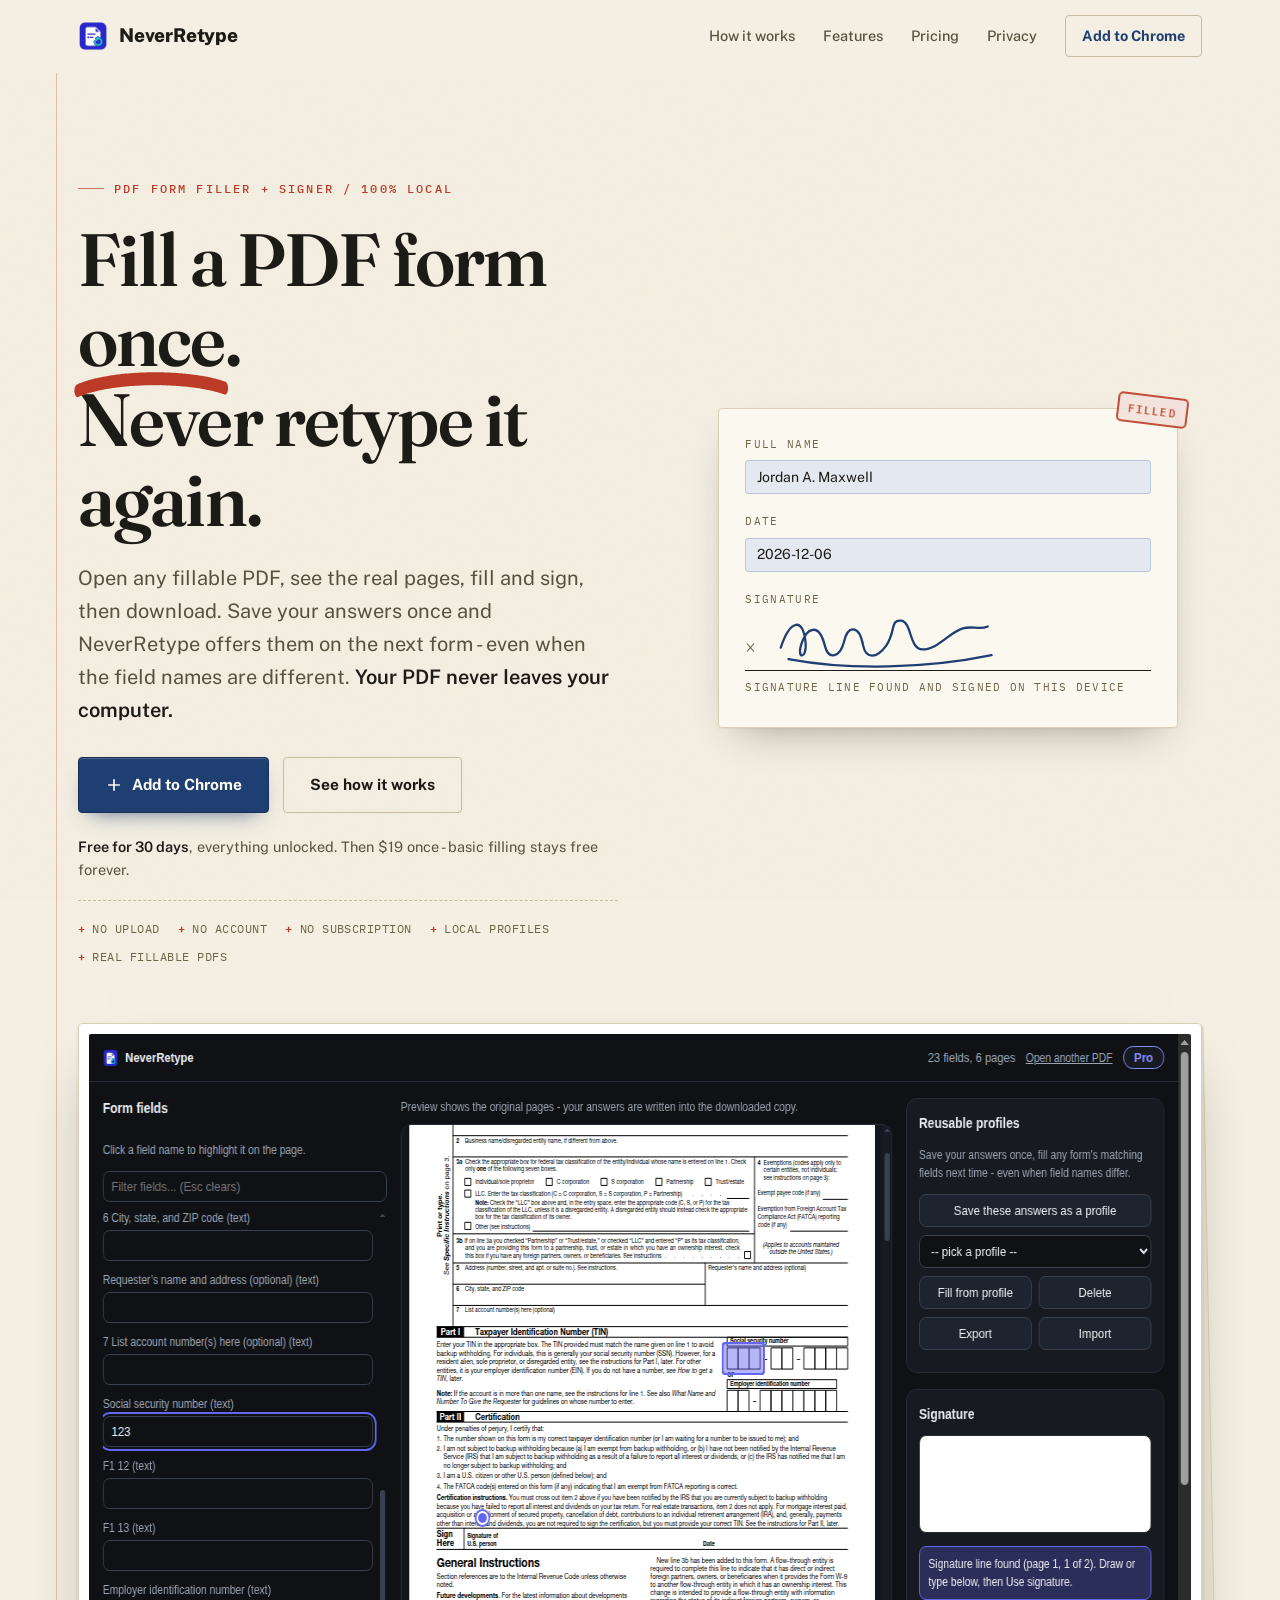
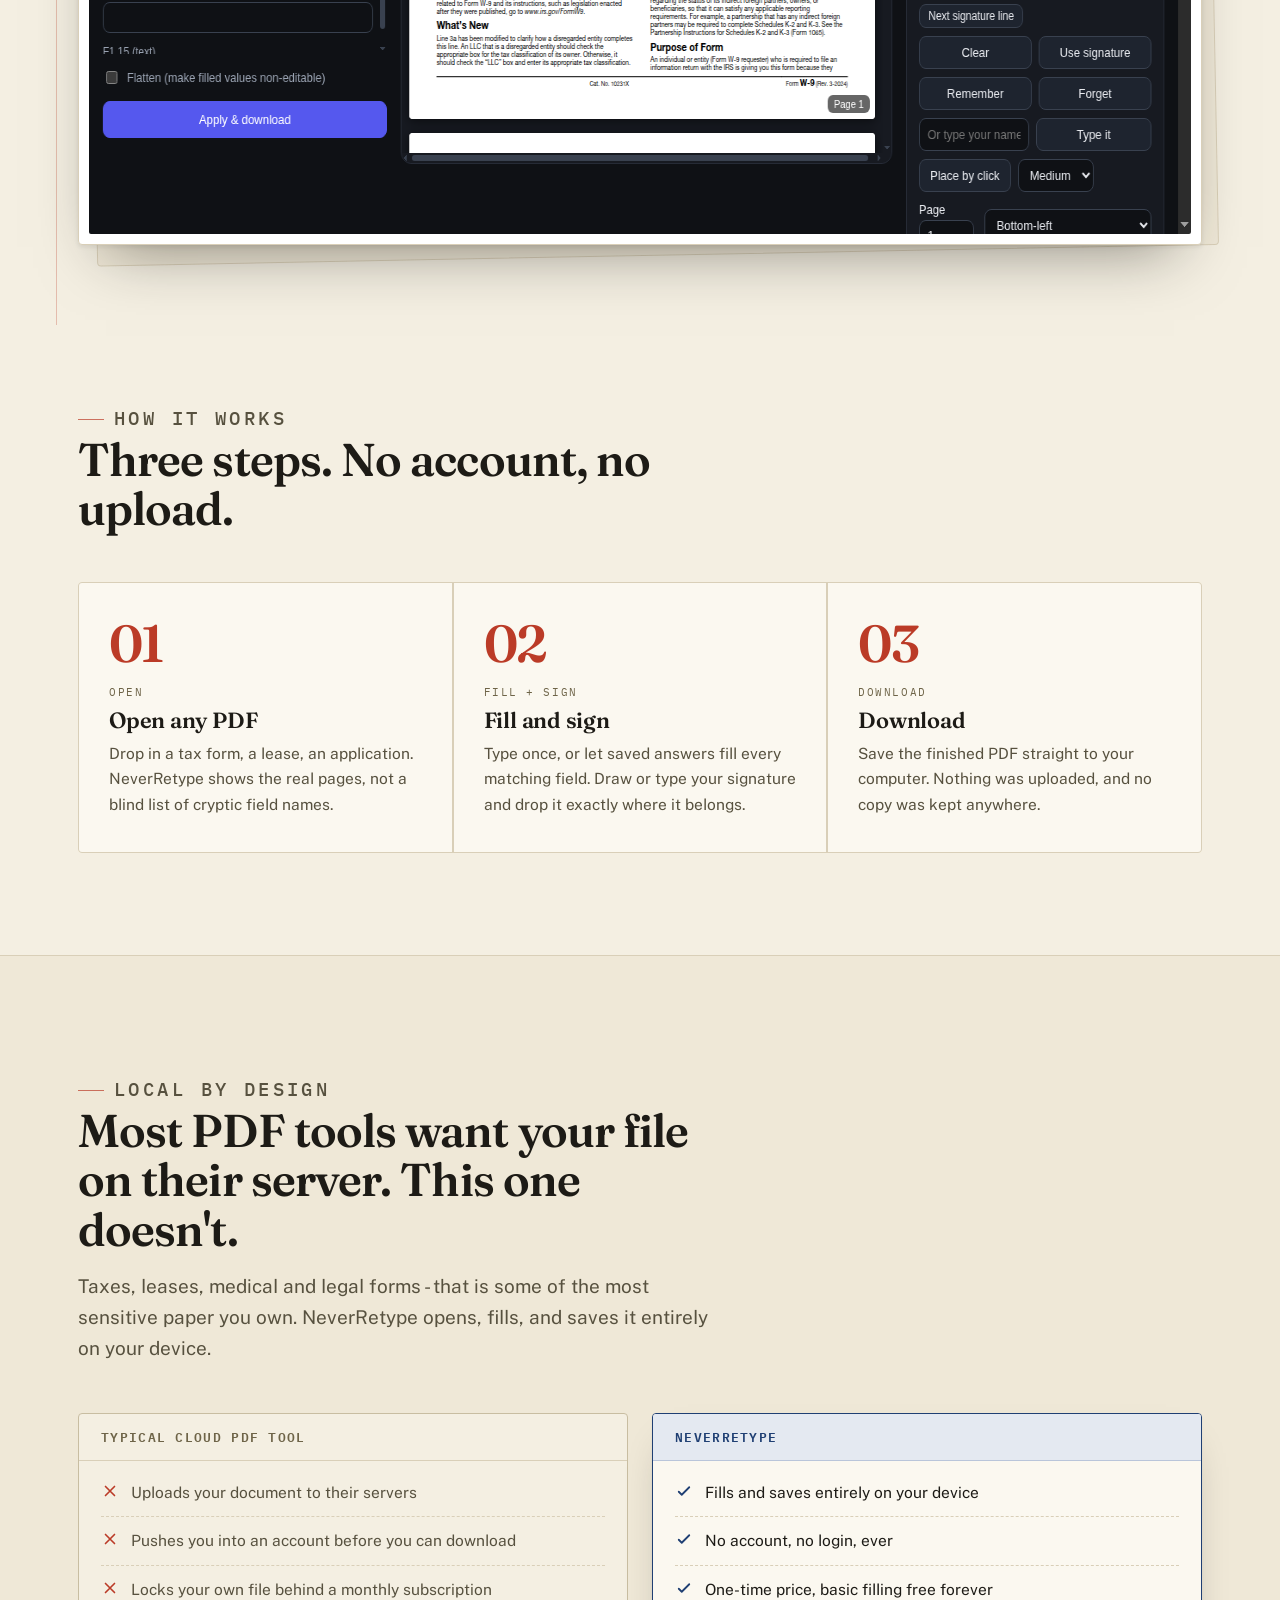
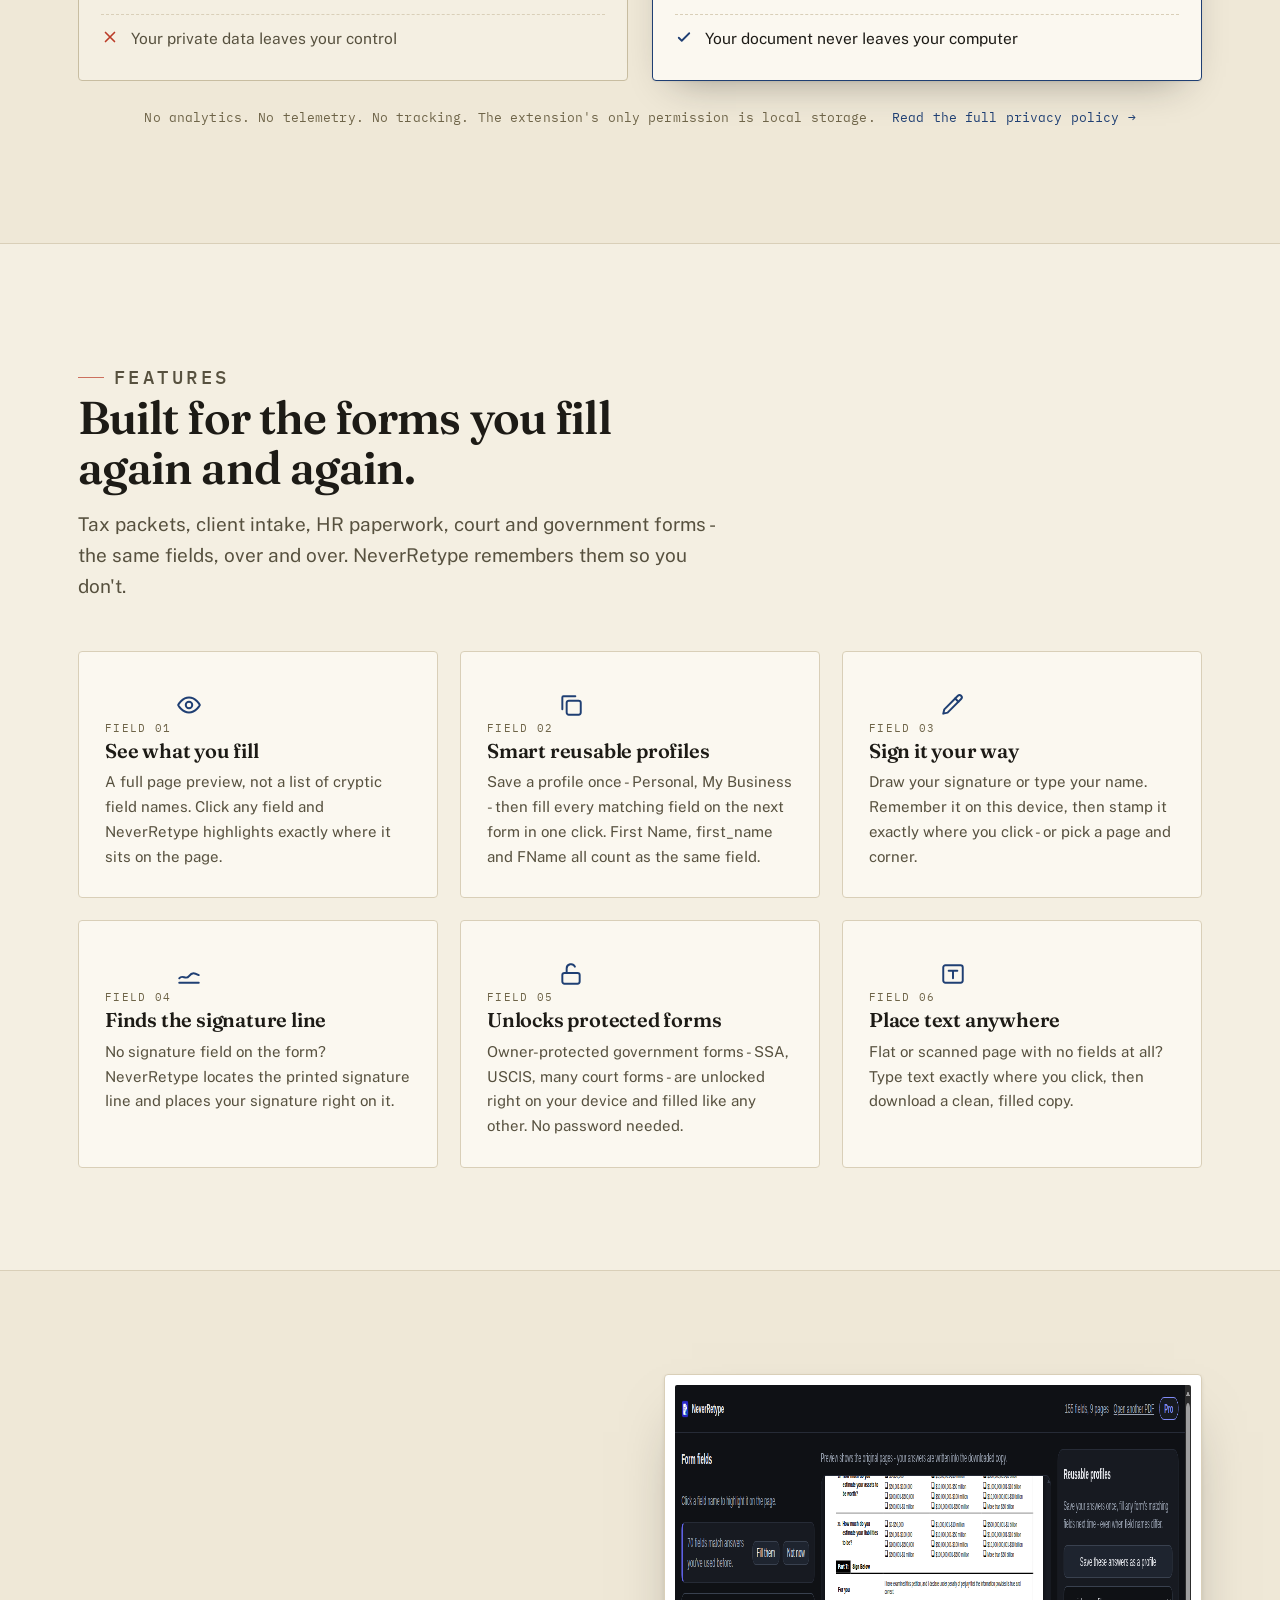
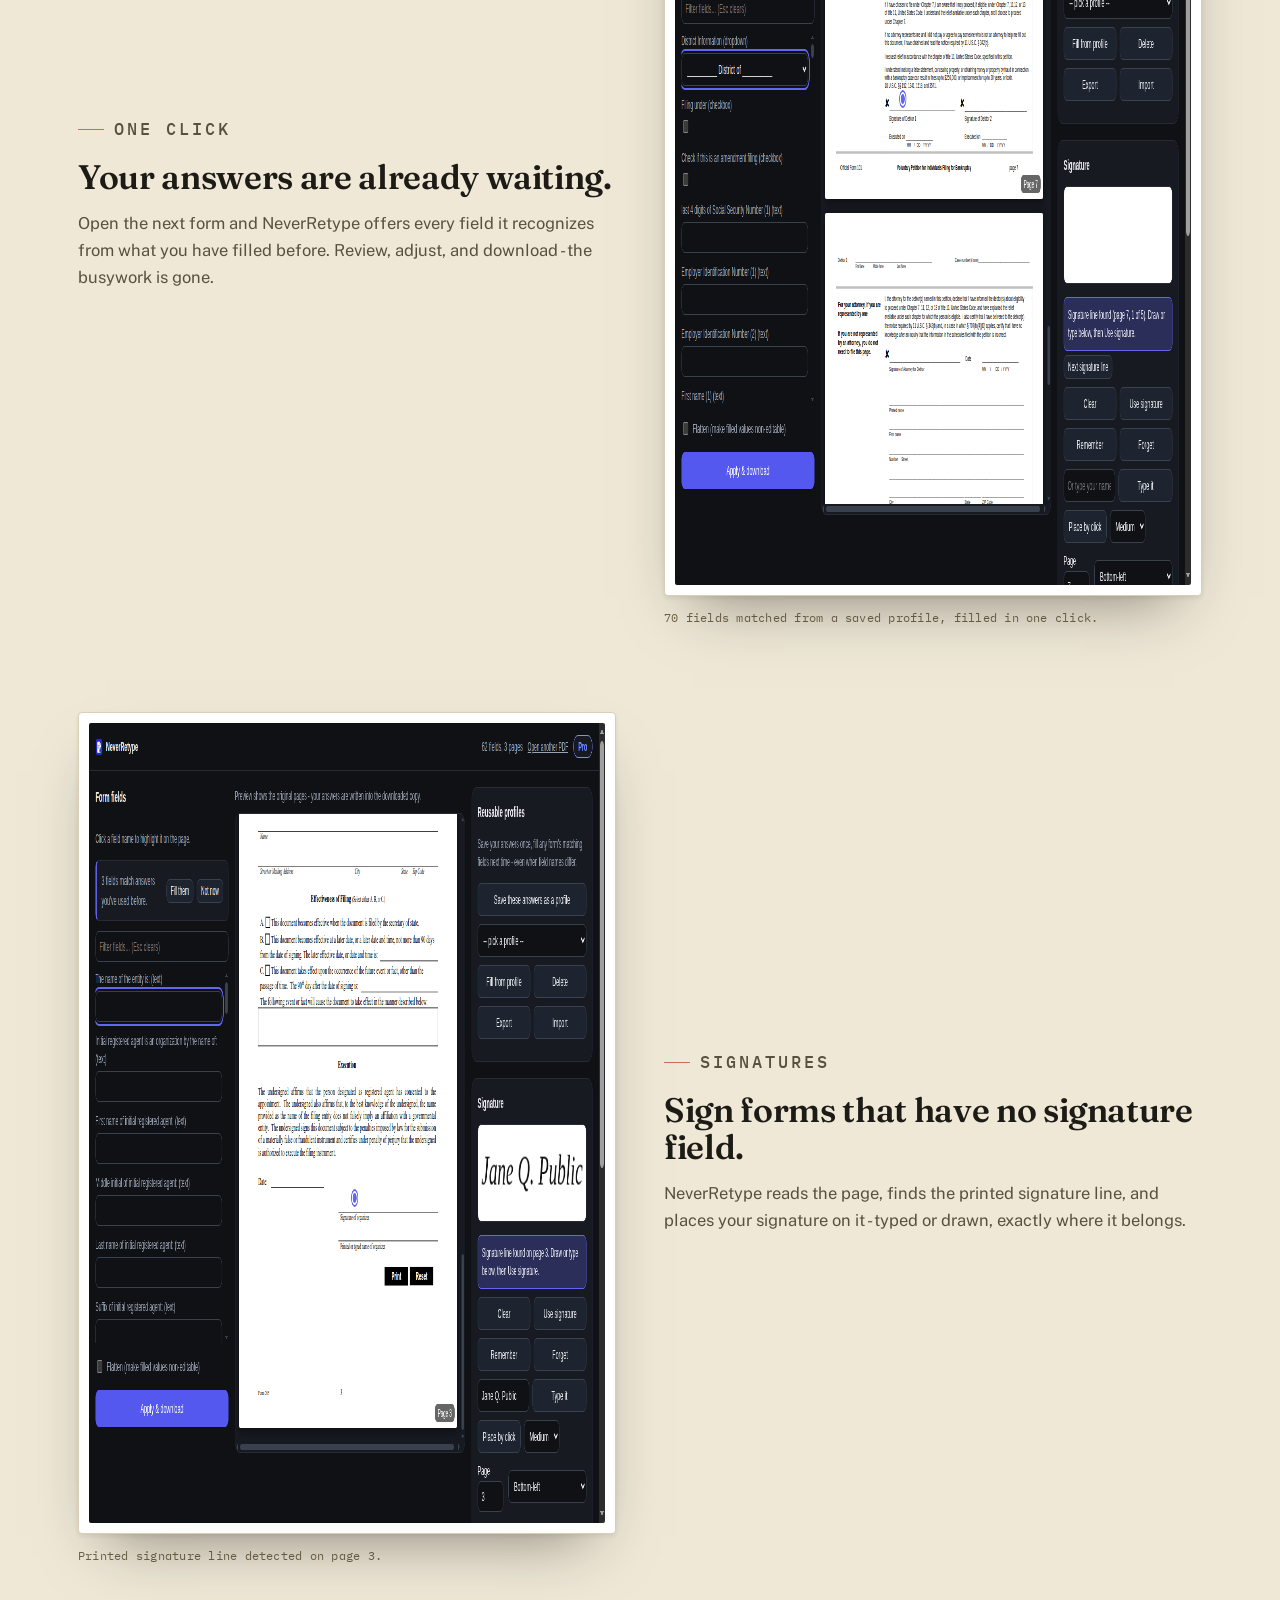
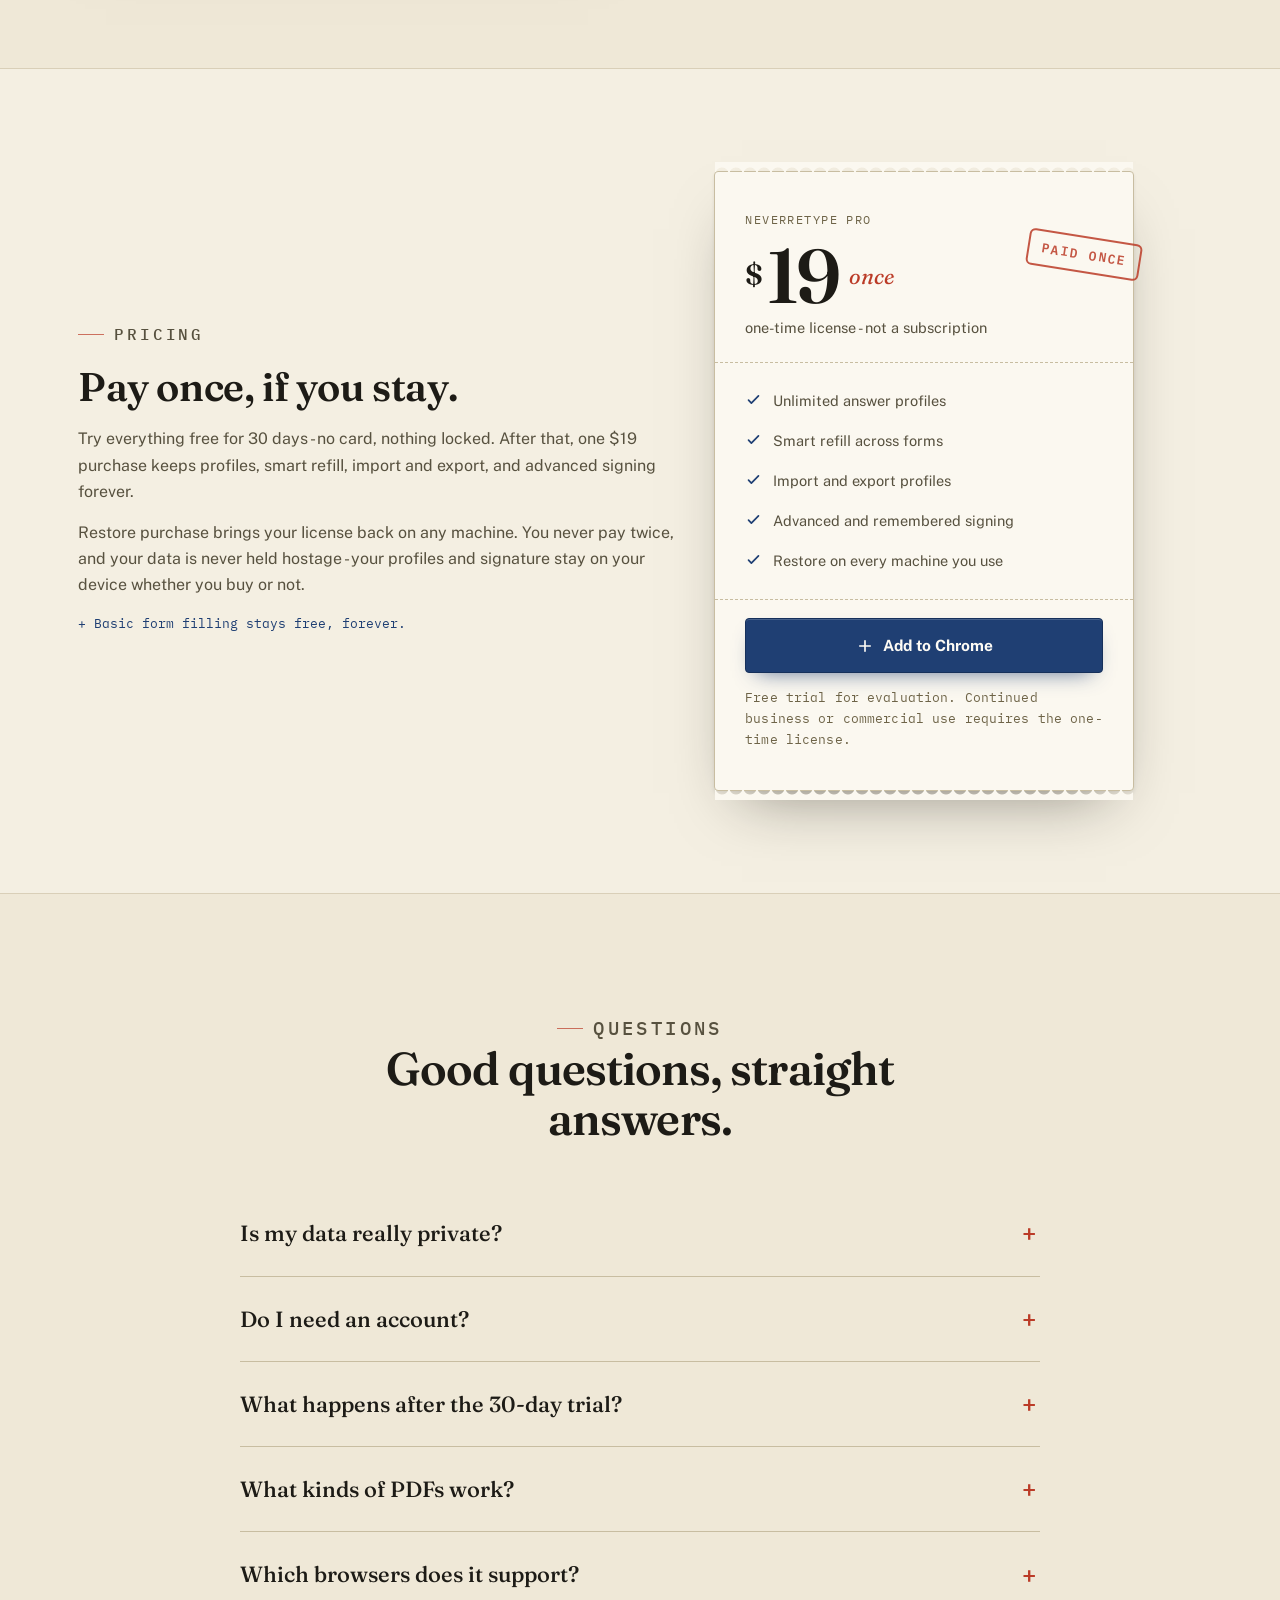
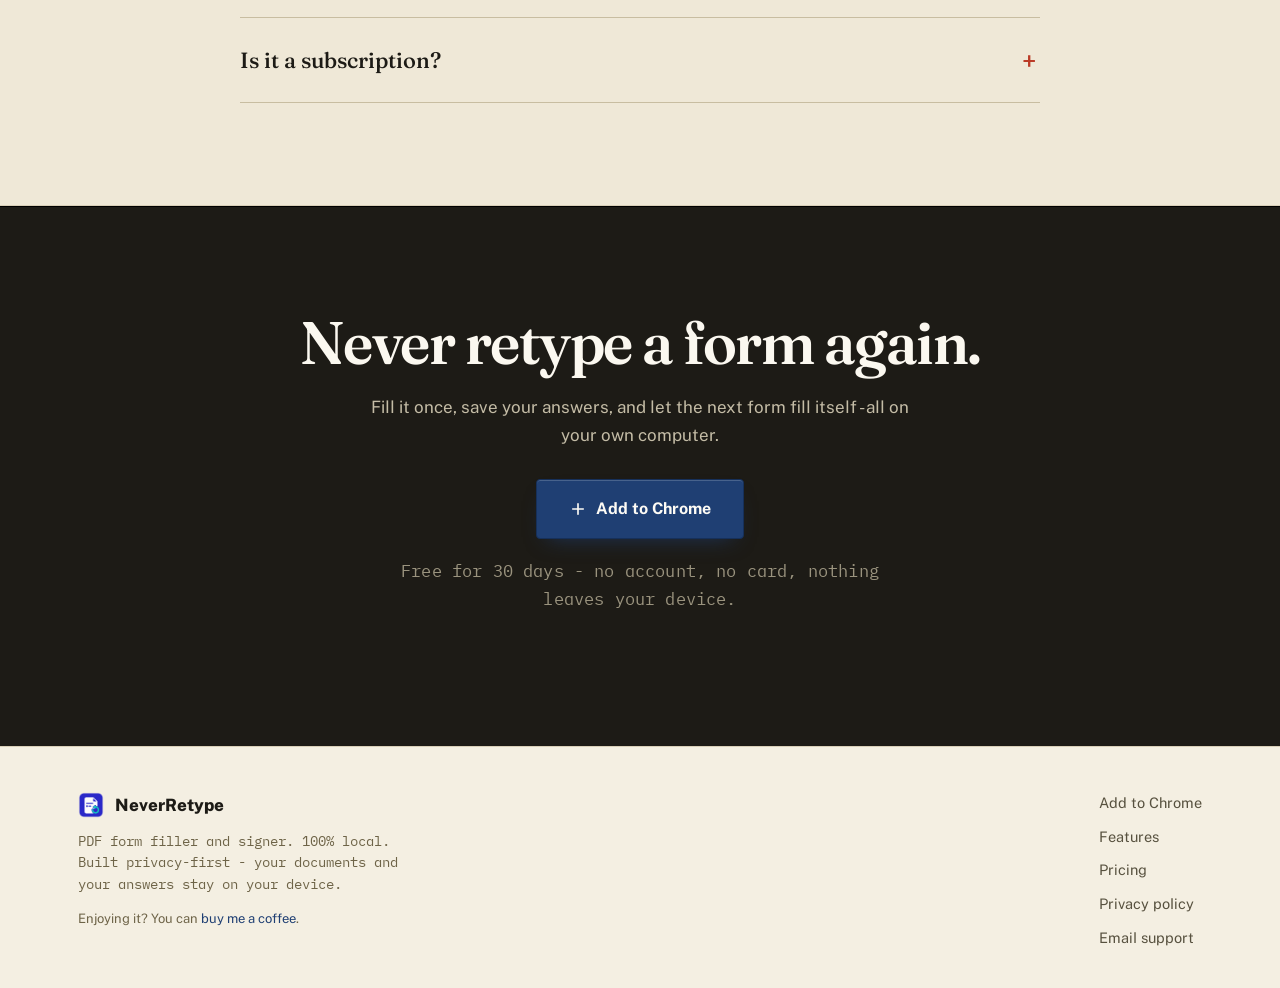
==== commit 6dcaf819: "Add structured data, sitemap, and Core Web Vitals fixes Add robots.txt and sitemap.xml. Mark the her" ====
--- a/index.html
+++ b/index.html
@@ -7,17 +7,25 @@
   <meta name="description" content="Fill and sign PDF forms in your browser and save your answers as reusable profiles - never retype a form. 100% local, no account, no upload." />
   <meta name="color-scheme" content="light" />
   <meta name="theme-color" content="#f4efe2" />
+  <meta name="robots" content="index, follow, max-image-preview:large" />
+  <link rel="canonical" href="https://xxgeminixx.github.io/neverretype-site/" />
 
   <!-- open graph / social -->
   <meta property="og:type" content="website" />
+  <meta property="og:site_name" content="NeverRetype" />
+  <meta property="og:locale" content="en_US" />
   <meta property="og:title" content="NeverRetype - PDF Form Filler &amp; Signer (100% Local)" />
   <meta property="og:description" content="Fill a PDF form once, save your answers, and never retype it again. Fill and sign entirely in your browser - your document never leaves your computer." />
   <meta property="og:url" content="https://xxgeminixx.github.io/neverretype-site/" />
   <meta property="og:image" content="https://xxgeminixx.github.io/neverretype-site/hero-v100.png" />
+  <meta property="og:image:width" content="1280" />
+  <meta property="og:image:height" content="800" />
+  <meta property="og:image:alt" content="The NeverRetype editor filling a PDF form locally in the browser" />
   <meta name="twitter:card" content="summary_large_image" />
   <meta name="twitter:title" content="NeverRetype - PDF Form Filler &amp; Signer (100% Local)" />
   <meta name="twitter:description" content="Fill a PDF form once, save your answers, and never retype it again. 100% local - your document never leaves your computer." />
   <meta name="twitter:image" content="https://xxgeminixx.github.io/neverretype-site/hero-v100.png" />
+  <meta name="twitter:image:alt" content="The NeverRetype editor filling a PDF form locally in the browser" />
 
   <link rel="icon" type="image/png" href="icon.png" />
   <link rel="apple-touch-icon" href="icon.png" />
@@ -25,7 +33,90 @@
   <link rel="preconnect" href="https://fonts.googleapis.com" />
   <link rel="preconnect" href="https://fonts.gstatic.com" crossorigin />
   <link href="https://fonts.googleapis.com/css2?family=Fraunces:ital,opsz,wght@0,9..144,400;0,9..144,500;0,9..144,600;0,9..144,900;1,9..144,500&family=IBM+Plex+Mono:wght@400;500;600&family=Public+Sans:wght@400;500;600;700&display=swap" rel="stylesheet" />
-  <link rel="stylesheet" href="style.css" />
+  <link rel="stylesheet" href="style.css?v=3" />
+
+  <script type="application/ld+json">
+  {
+    "@context": "https://schema.org",
+    "@type": "SoftwareApplication",
+    "name": "NeverRetype",
+    "applicationCategory": "BrowserApplication",
+    "operatingSystem": "Chrome, Edge, Brave, and other Chromium browsers",
+    "description": "Fill and sign PDF forms in your browser and save your answers as reusable profiles so you never retype a form. 100% local - your document never leaves your computer. No account, no upload, no tracking.",
+    "url": "https://xxgeminixx.github.io/neverretype-site/",
+    "image": "https://xxgeminixx.github.io/neverretype-site/hero-v100.png",
+    "browserRequirements": "Requires a Chromium-based browser (Chrome, Edge, or Brave)",
+    "offers": {
+      "@type": "Offer",
+      "price": "19.00",
+      "priceCurrency": "USD",
+      "description": "30-day free trial, then a one-time $19 license. Basic form filling stays free forever."
+    },
+    "featureList": [
+      "Fill fillable PDF forms with a live page preview",
+      "Save reusable answer profiles and smart-refill matching fields across forms",
+      "Type or draw a signature and place it on detected signature lines",
+      "Unlock owner-protected government forms locally",
+      "Place typed text anywhere on flat or scanned PDFs"
+    ]
+  }
+  </script>
+  <script type="application/ld+json">
+  {
+    "@context": "https://schema.org",
+    "@type": "FAQPage",
+    "mainEntity": [
+      {
+        "@type": "Question",
+        "name": "Is my data really private?",
+        "acceptedAnswer": {
+          "@type": "Answer",
+          "text": "Yes. PDFs you open are read, filled and saved entirely in your browser on your computer. There is no server, no upload, and no analytics. The extension's only permission is local storage."
+        }
+      },
+      {
+        "@type": "Question",
+        "name": "Do I need an account?",
+        "acceptedAnswer": {
+          "@type": "Answer",
+          "text": "No. There is no sign-up and no login. You open a PDF and start filling."
+        }
+      },
+      {
+        "@type": "Question",
+        "name": "What happens after the 30-day trial?",
+        "acceptedAnswer": {
+          "@type": "Answer",
+          "text": "Basic form filling stays free forever. Saved profiles, smart refill, import and export, and advanced signing need a one-time $19 license. Your saved data is never deleted or held hostage."
+        }
+      },
+      {
+        "@type": "Question",
+        "name": "What kinds of PDFs work?",
+        "acceptedAnswer": {
+          "@type": "Answer",
+          "text": "Standard fillable PDF forms (the AcroForm kind) get the full experience. Flat or scanned pages can still be signed, and you can place typed text anywhere on them. Owner-protected government forms are unlocked on your device. Password-locked and XFA files get a clear explanation instead of a broken download."
+        }
+      },
+      {
+        "@type": "Question",
+        "name": "Which browsers does it support?",
+        "acceptedAnswer": {
+          "@type": "Answer",
+          "text": "Chrome and other Chromium browsers - Edge, Brave, and similar - installed from the Chrome Web Store."
+        }
+      },
+      {
+        "@type": "Question",
+        "name": "Is it a subscription?",
+        "acceptedAnswer": {
+          "@type": "Answer",
+          "text": "No. It is one $19 payment, ever. Restore purchase brings your license back on any machine you use."
+        }
+      }
+    ]
+  }
+  </script>
 </head>
 <body>
 
@@ -97,7 +188,7 @@
 
         <div class="hero-shot-wrap reveal d3">
           <div class="paper-frame">
-            <img src="hero-v100.png" alt="The NeverRetype editor with a W-9 open: answers typed on the left, the Social Security Number field highlighted on the live page preview, profiles and signature panels on the right" loading="lazy" />
+            <img src="hero-v100.png" width="1280" height="800" fetchpriority="high" decoding="async" alt="The NeverRetype editor with a W-9 open: answers typed on the left, the Social Security Number field highlighted on the live page preview, profiles and signature panels on the right" />
           </div>
         </div>
       </div>
@@ -226,7 +317,7 @@
             </div>
             <figure class="show-figure">
               <div class="paper-frame">
-                <img src="shot-refill-v100.png" alt="A court form just opened in NeverRetype, with a bar offering: 70 fields match answers you've used before - Fill them" loading="lazy" />
+                <img src="shot-refill-v100.png" width="1280" height="800" loading="lazy" decoding="async" alt="A court form just opened in NeverRetype, with a bar offering: 70 fields match answers you've used before - Fill them" />
               </div>
               <figcaption>70 fields matched from a saved profile, filled in one click.</figcaption>
             </figure>
@@ -240,7 +331,7 @@
             </div>
             <figure class="show-figure">
               <div class="paper-frame">
-                <img src="shot-signature-v100.png" alt="A government form with no signature field: NeverRetype found the printed signature line on page 3 and placed a typed signature on it" loading="lazy" />
+                <img src="shot-signature-v100.png" width="1280" height="800" loading="lazy" decoding="async" alt="A government form with no signature field: NeverRetype found the printed signature line on page 3 and placed a typed signature on it" />
               </div>
               <figcaption>Printed signature line detected on page 3.</figcaption>
             </figure>
@@ -362,6 +453,6 @@
     </div>
   </footer>
 
-  <script src="app.js"></script>
+  <script src="app.js?v=2" defer></script>
 </body>
 </html>
--- a/style.css
+++ b/style.css
@@ -4,13 +4,14 @@
    ============================================================ */
 
 :root {
+  color-scheme: light;
   /* paper + ink */
   --paper:      #f4efe2;   /* warm cream base */
   --paper-2:    #fbf8f0;   /* a fresh sheet, raised surfaces */
   --paper-3:    #efe8d7;   /* sunk panels / alt bands */
   --ink:        #1d1b16;   /* warm near-black */
   --ink-2:      #57513f;   /* muted body */
-  --ink-3:      #8c8466;   /* faint captions */
+  --ink-3:      #6e6448;   /* faint captions - darkened for AA contrast */
   --line:       #d9cfb8;   /* ruled lines, borders */
   --line-2:     #c8bda1;   /* stronger rule */
 
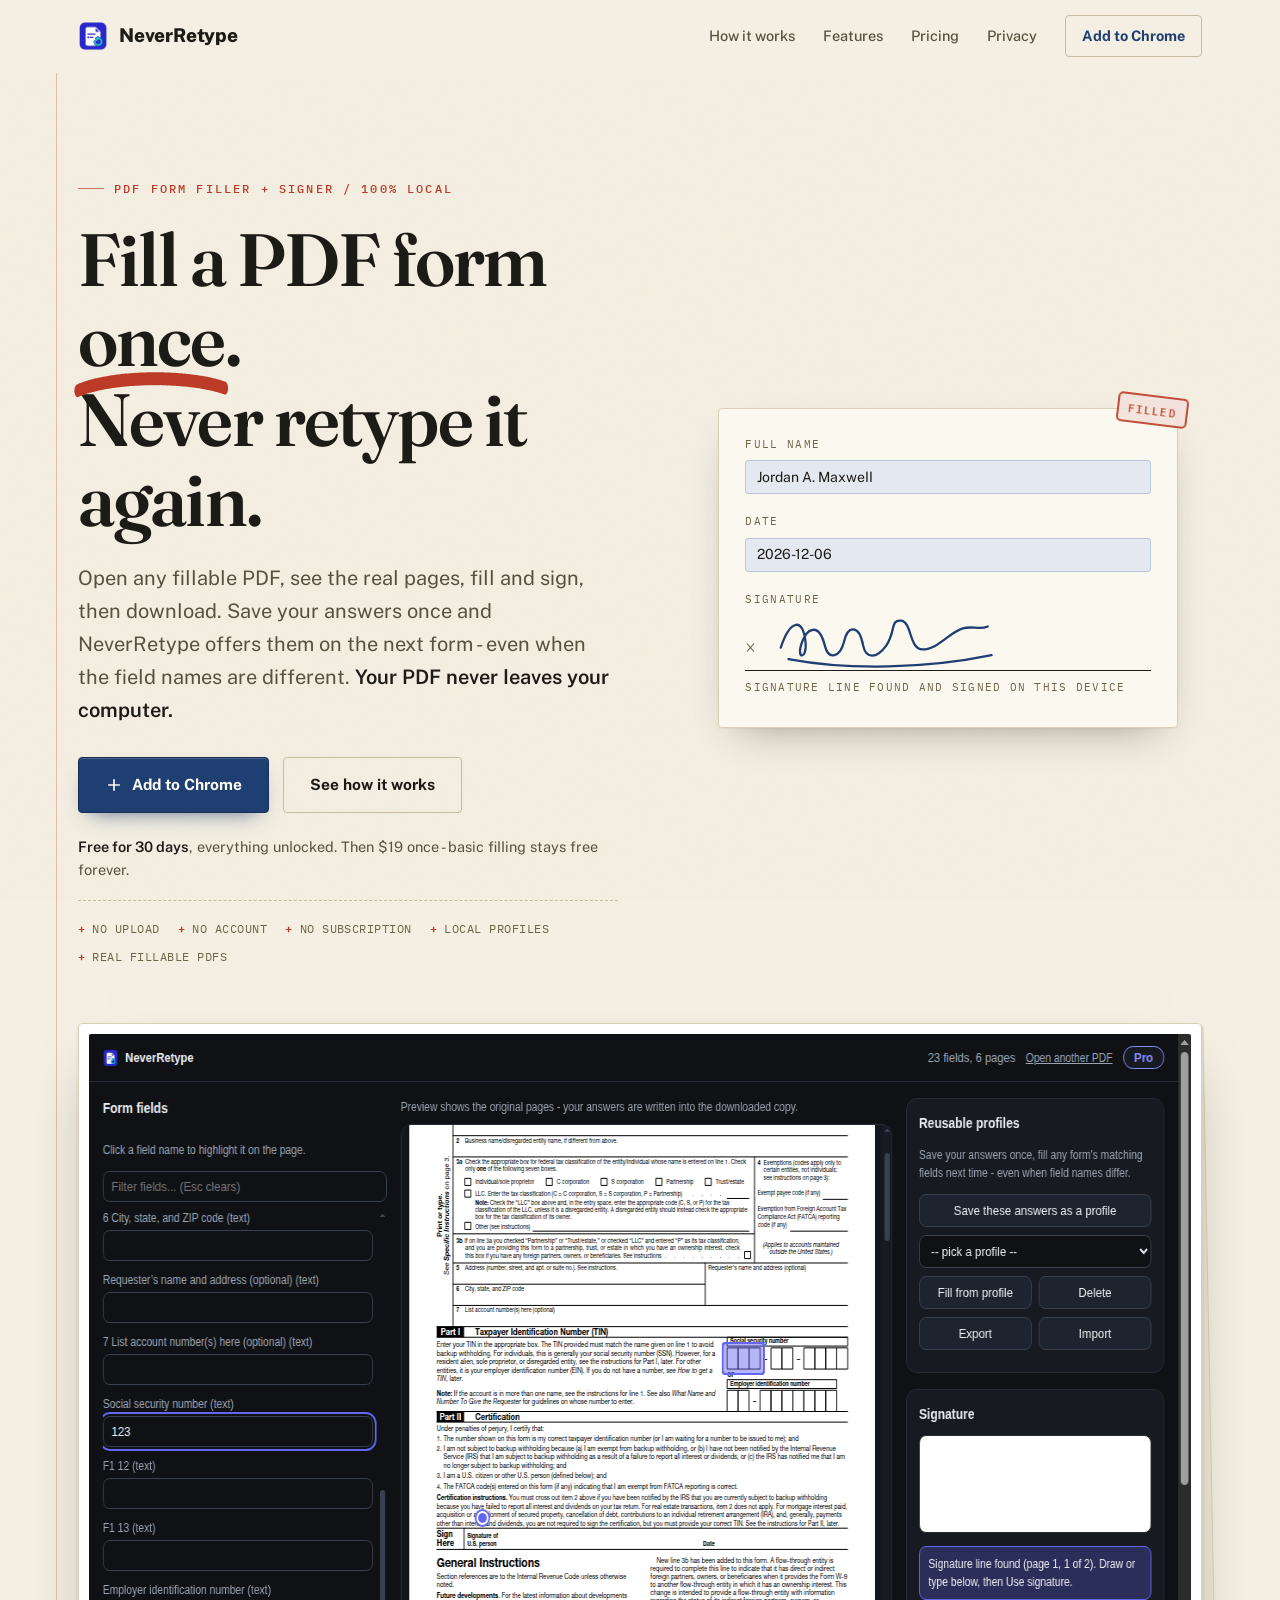
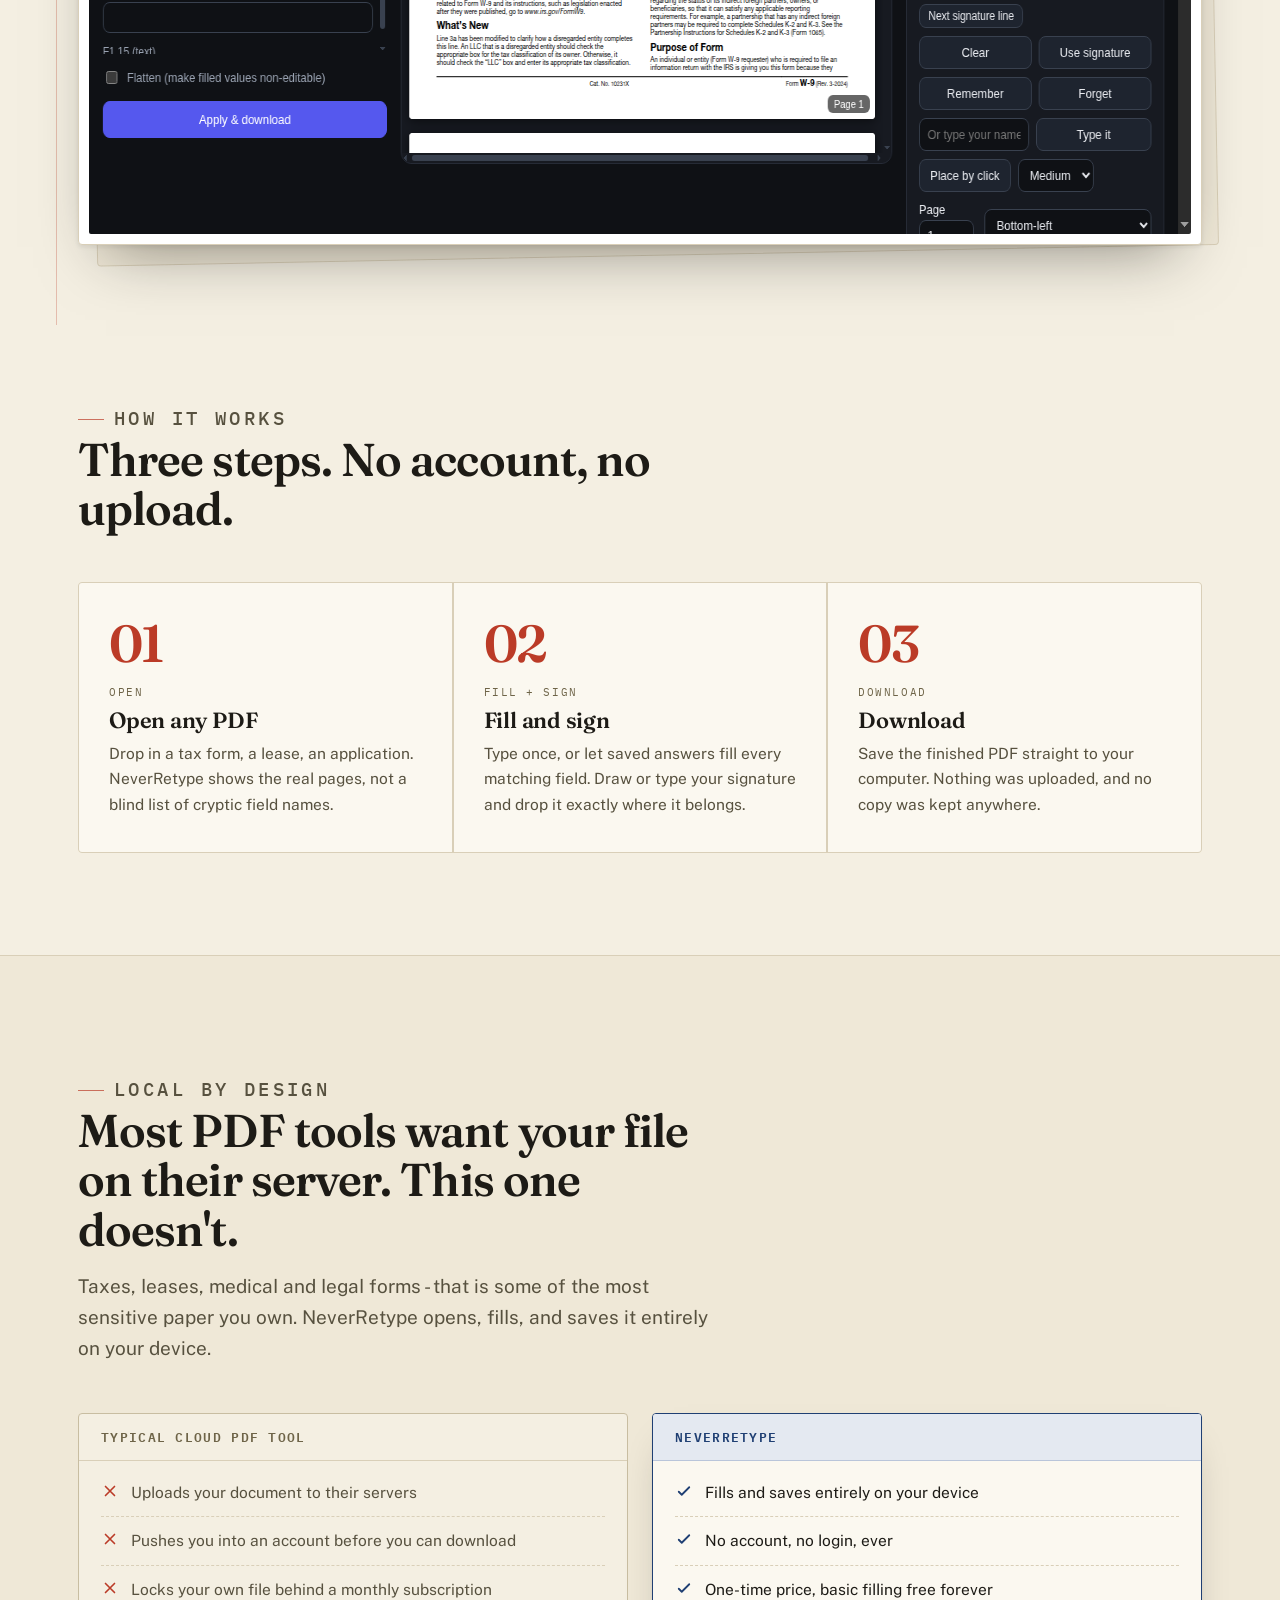
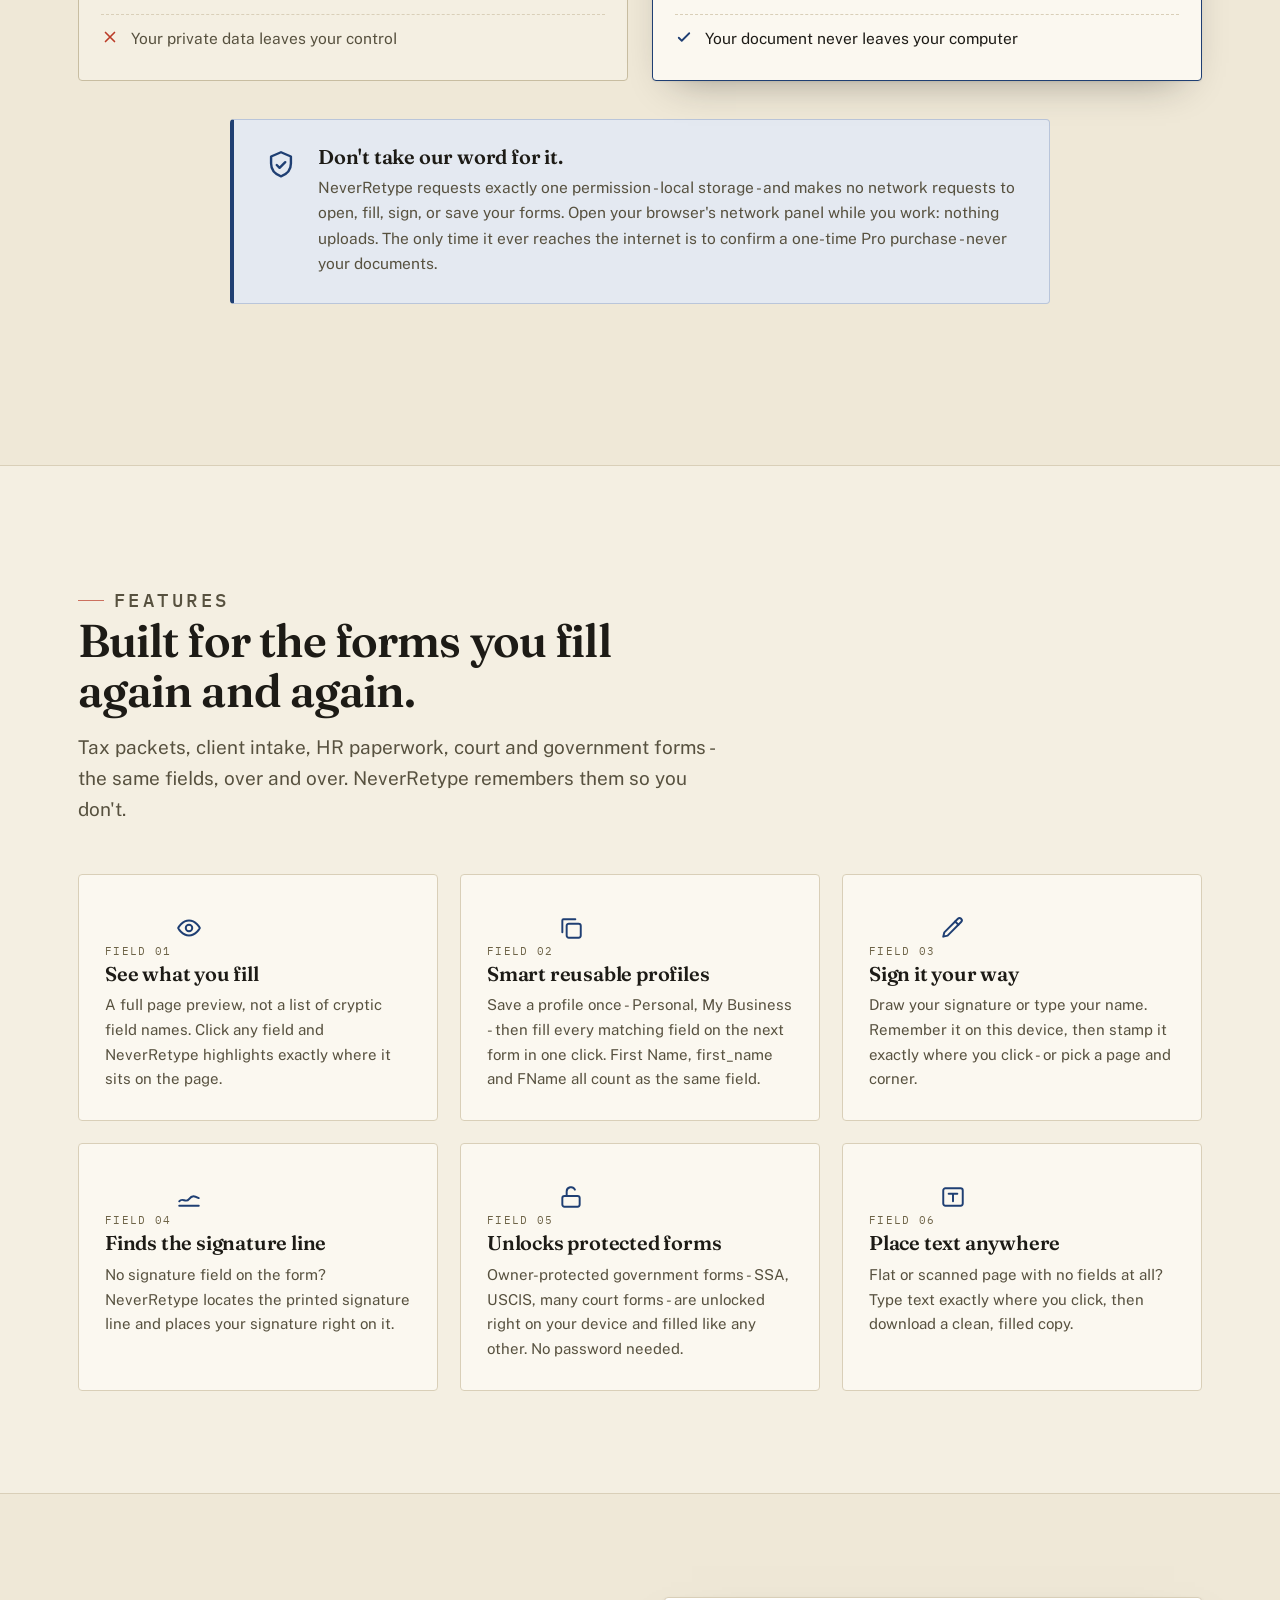
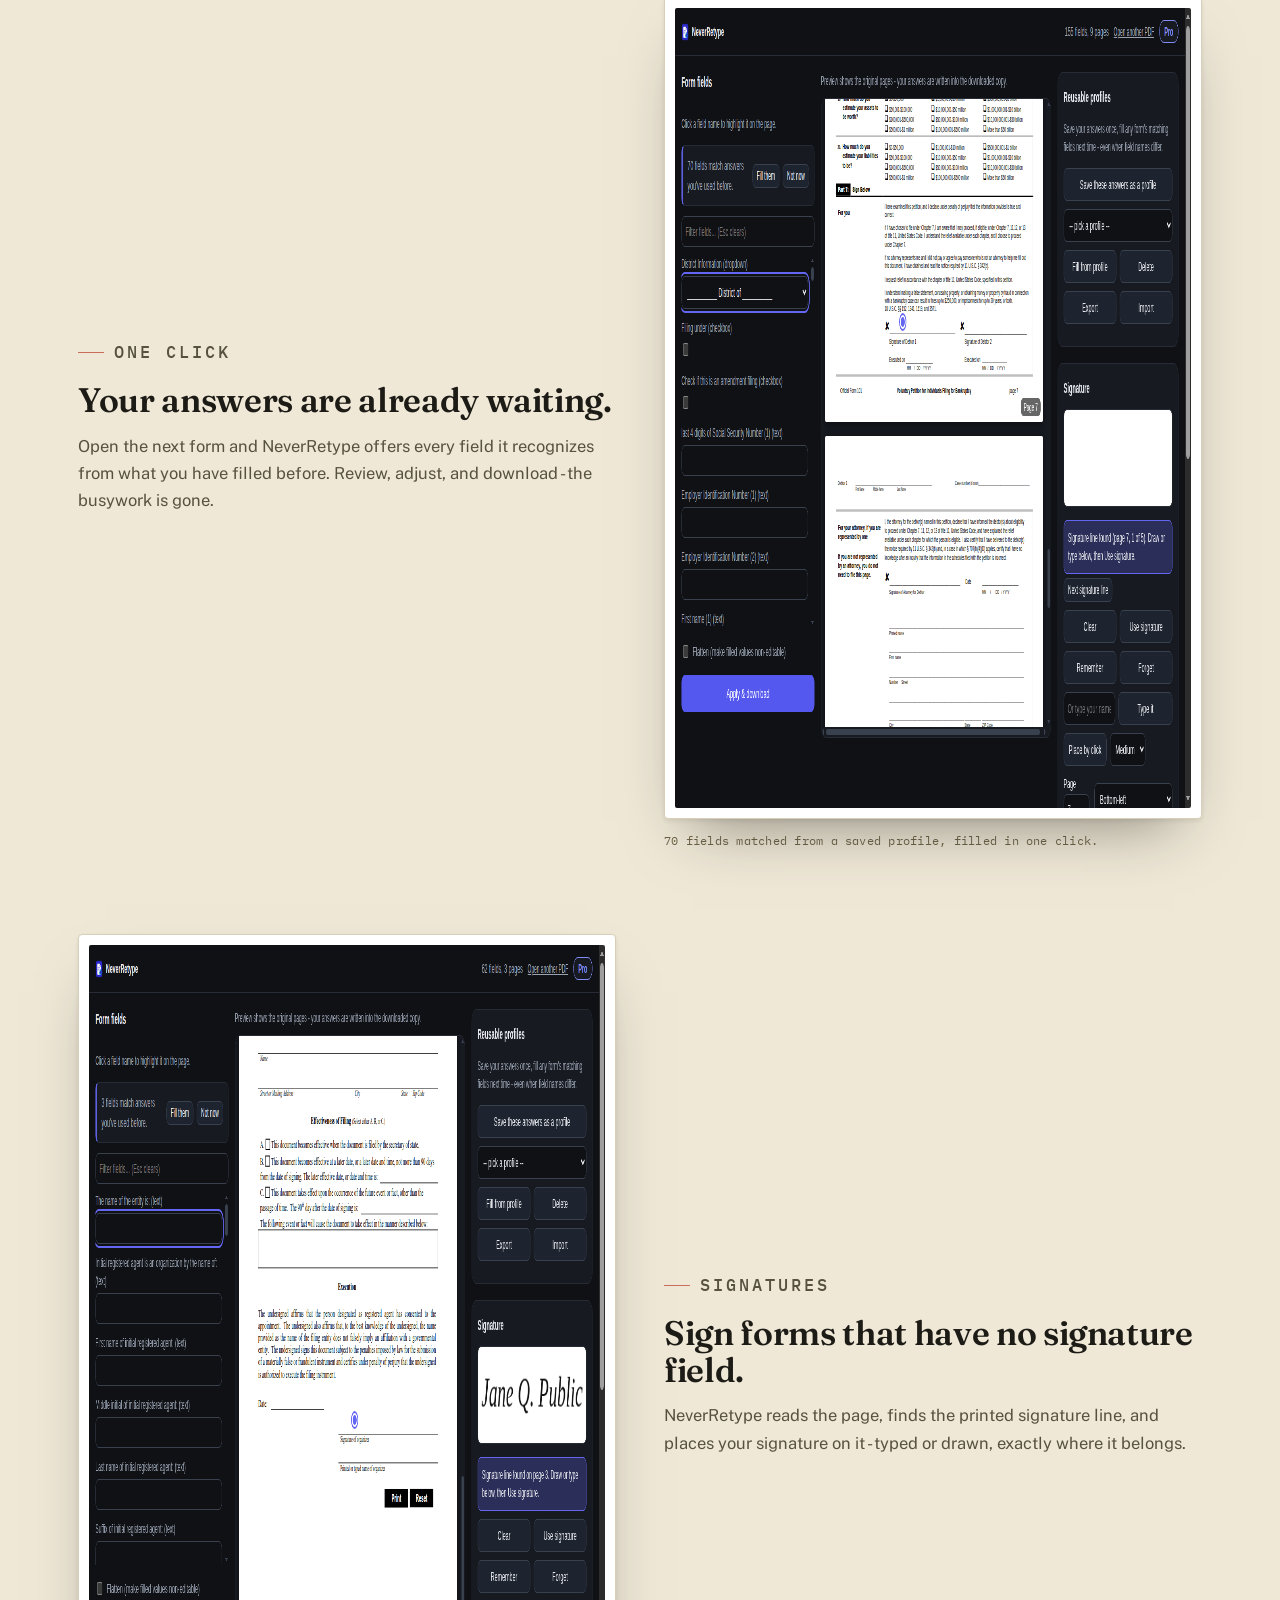
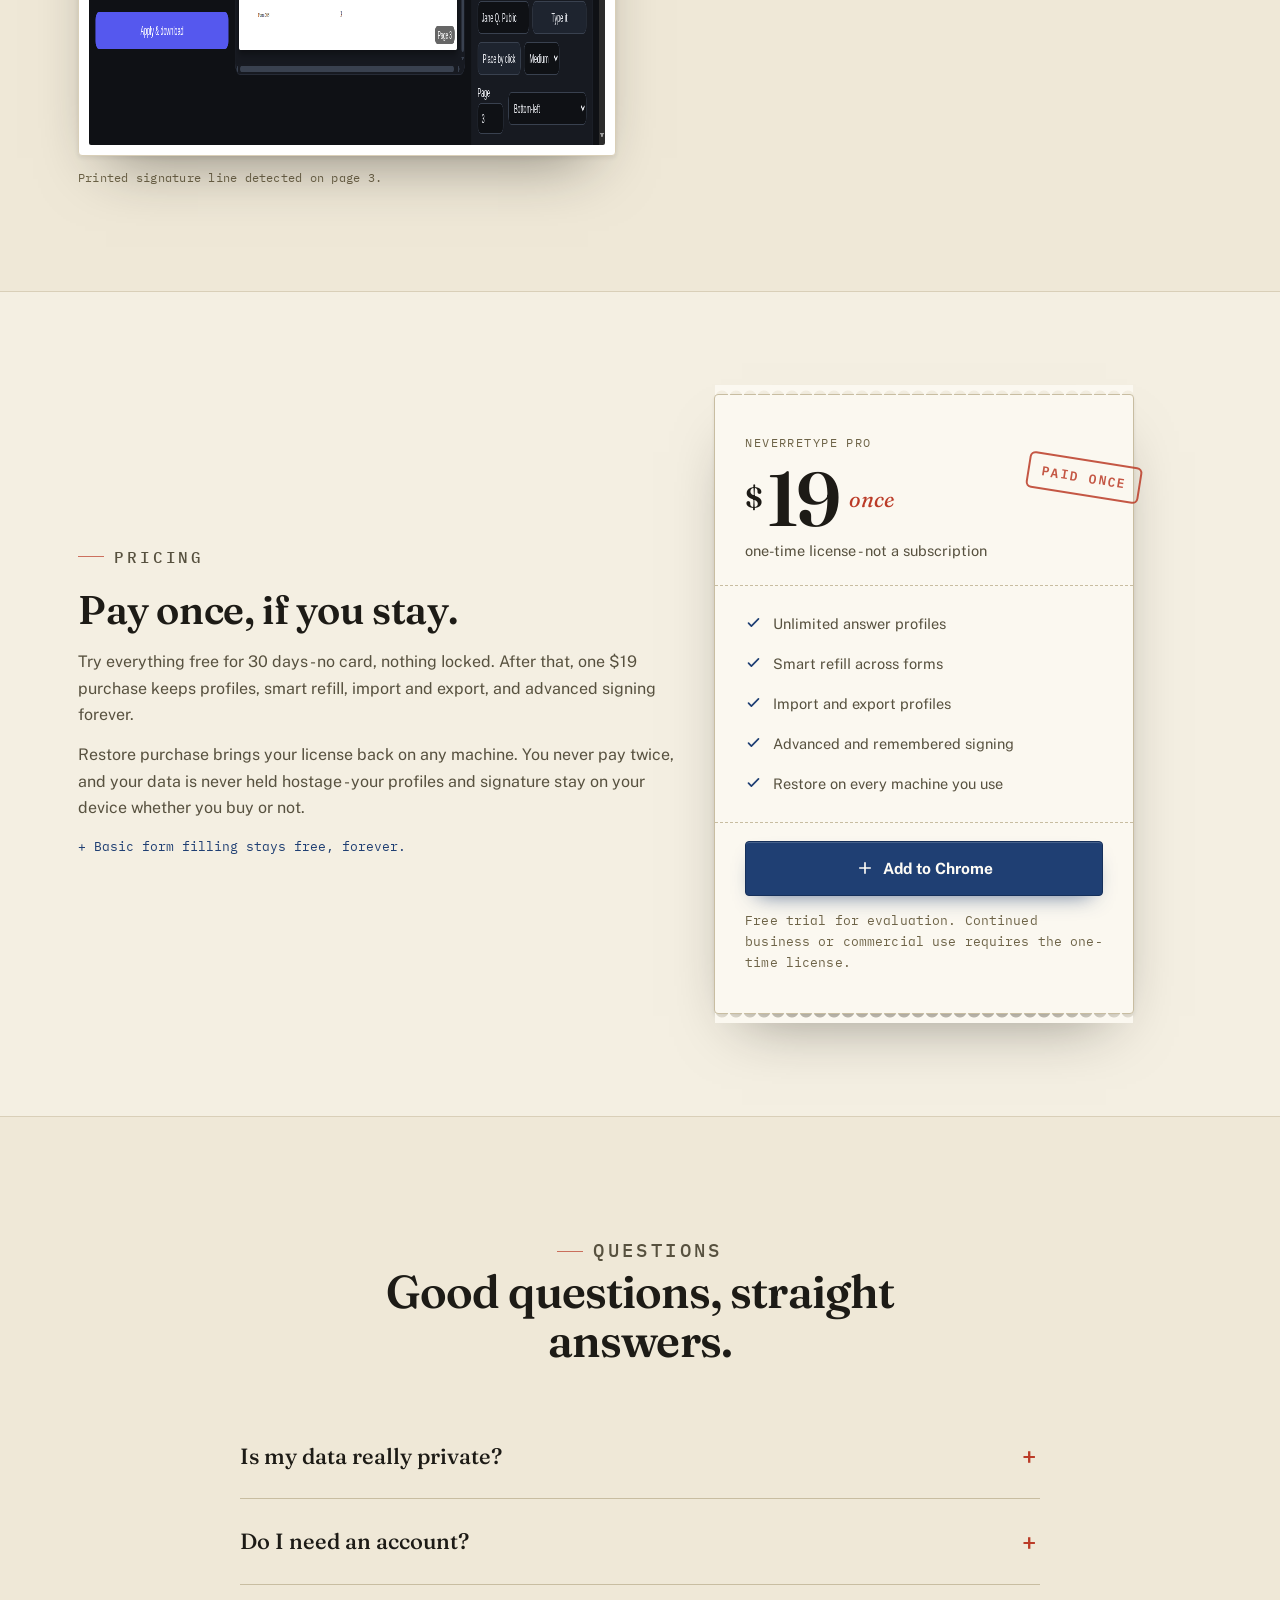
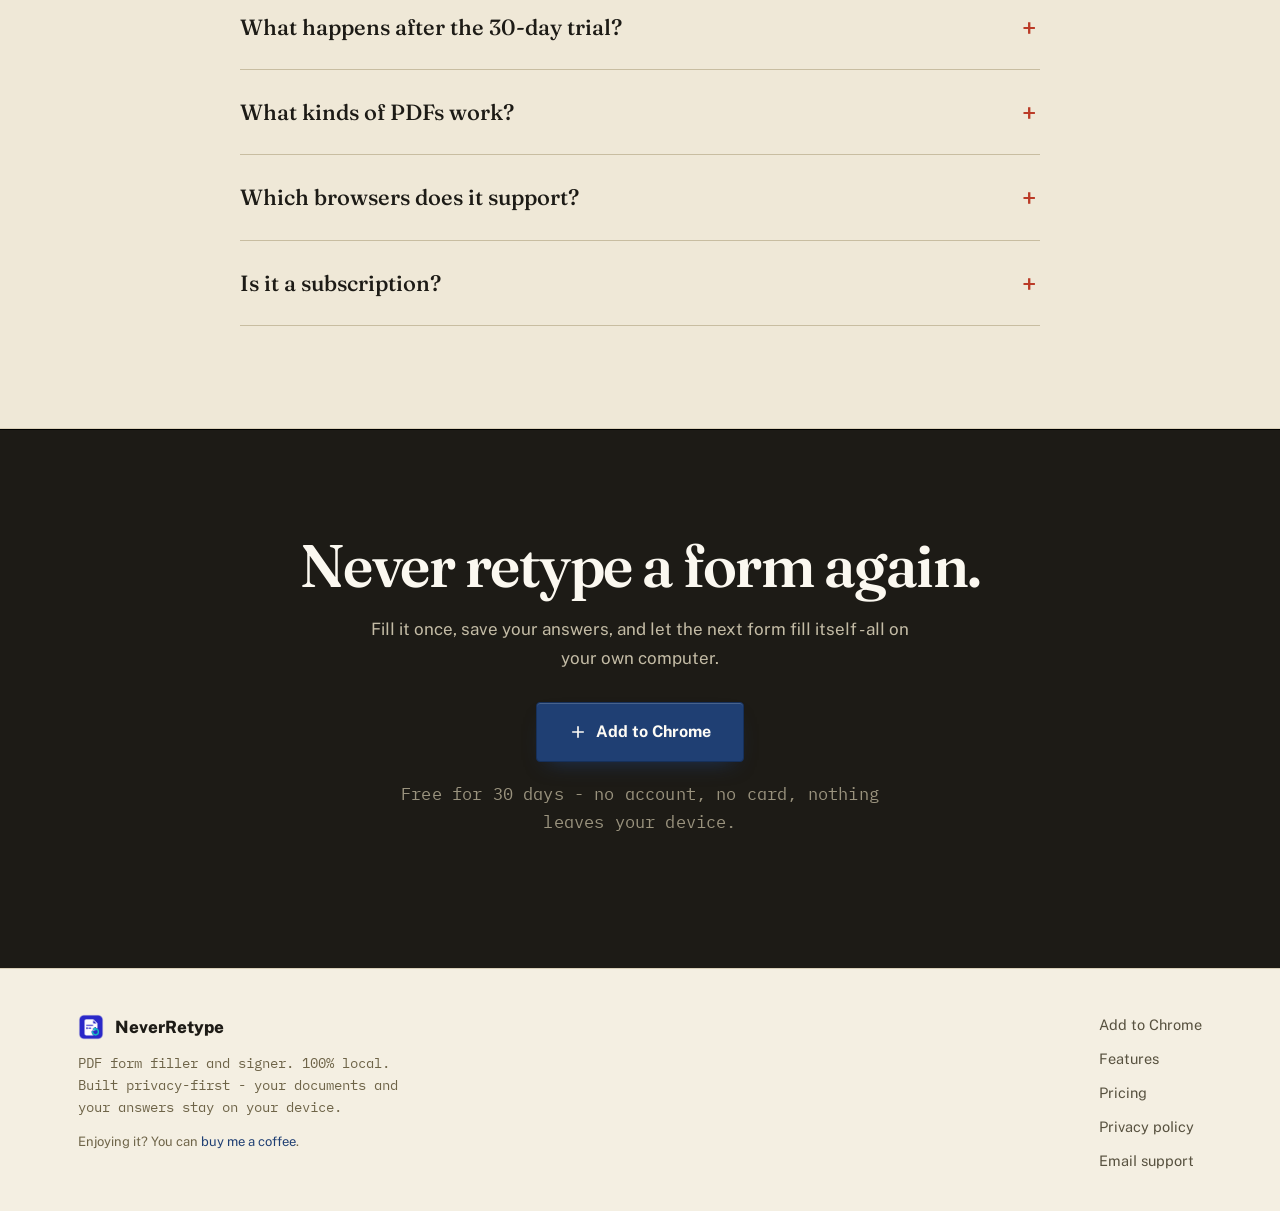
==== commit f616b09f: "Add a verify-it-yourself trust callout Privacy claims land harder when a skeptic can confirm them. I" ====
--- a/index.html
+++ b/index.html
@@ -33,7 +33,7 @@
   <link rel="preconnect" href="https://fonts.googleapis.com" />
   <link rel="preconnect" href="https://fonts.gstatic.com" crossorigin />
   <link href="https://fonts.googleapis.com/css2?family=Fraunces:ital,opsz,wght@0,9..144,400;0,9..144,500;0,9..144,600;0,9..144,900;1,9..144,500&family=IBM+Plex+Mono:wght@400;500;600&family=Public+Sans:wght@400;500;600;700&display=swap" rel="stylesheet" />
-  <link rel="stylesheet" href="style.css?v=3" />
+  <link rel="stylesheet" href="style.css?v=4" />
 
   <script type="application/ld+json">
   {
@@ -252,7 +252,14 @@
             </ul>
           </div>
         </div>
-        <p class="micro reveal d2" style="text-align:center;margin-top:26px;">No analytics. No telemetry. No tracking. The extension's only permission is local storage. &nbsp;<a href="privacy-policy.html">Read the full privacy policy &rarr;</a></p>
+        <div class="verify reveal d2">
+          <svg class="verify-ic" viewBox="0 0 24 24" fill="none" stroke="currentColor" stroke-width="1.7" stroke-linecap="round" stroke-linejoin="round" aria-hidden="true"><path d="M12 3l7 3v5c0 4.4-3 7.6-7 9-4-1.4-7-4.6-7-9V6l7-3Z"/><path d="M9 12l2 2 4-4"/></svg>
+          <div>
+            <h3>Don't take our word for it.</h3>
+            <p>NeverRetype requests exactly one permission - local storage - and makes no network requests to open, fill, sign, or save your forms. Open your browser's network panel while you work: nothing uploads. The only time it ever reaches the internet is to confirm a one-time Pro purchase - never your documents.</p>
+          </div>
+        </div>
+        <p class="micro reveal d2" style="text-align:center;margin-top:26px;">No analytics. No telemetry. No tracking. &nbsp;<a href="privacy-policy.html">Read the full privacy policy &rarr;</a></p>
       </div>
     </section>
 
--- a/style.css
+++ b/style.css
@@ -306,6 +306,18 @@
 .compare .us .ic { color: var(--blue); }
 .compare .us li { color: var(--ink); }
 @media (max-width: 760px) { .compare { grid-template-columns: 1fr; } }
+
+/* verify-it-yourself trust callout */
+.verify {
+  display: flex; gap: 20px; align-items: flex-start;
+  max-width: 820px; margin: 38px auto 0; padding: 26px 30px;
+  background: var(--blue-soft); border: 1px solid #b9c5da;
+  border-left: 4px solid var(--blue); border-radius: var(--radius);
+}
+.verify .verify-ic { flex: none; width: 34px; height: 34px; color: var(--blue); margin-top: 2px; }
+.verify h3 { font-size: 20px; margin: 0 0 7px; }
+.verify p { margin: 0; color: var(--ink-2); font-size: 15.5px; }
+@media (max-width: 560px) { .verify { flex-direction: column; gap: 12px; padding: 22px; } }
 
 /* ---- features (form-field cards) ---------------------------------- */
 
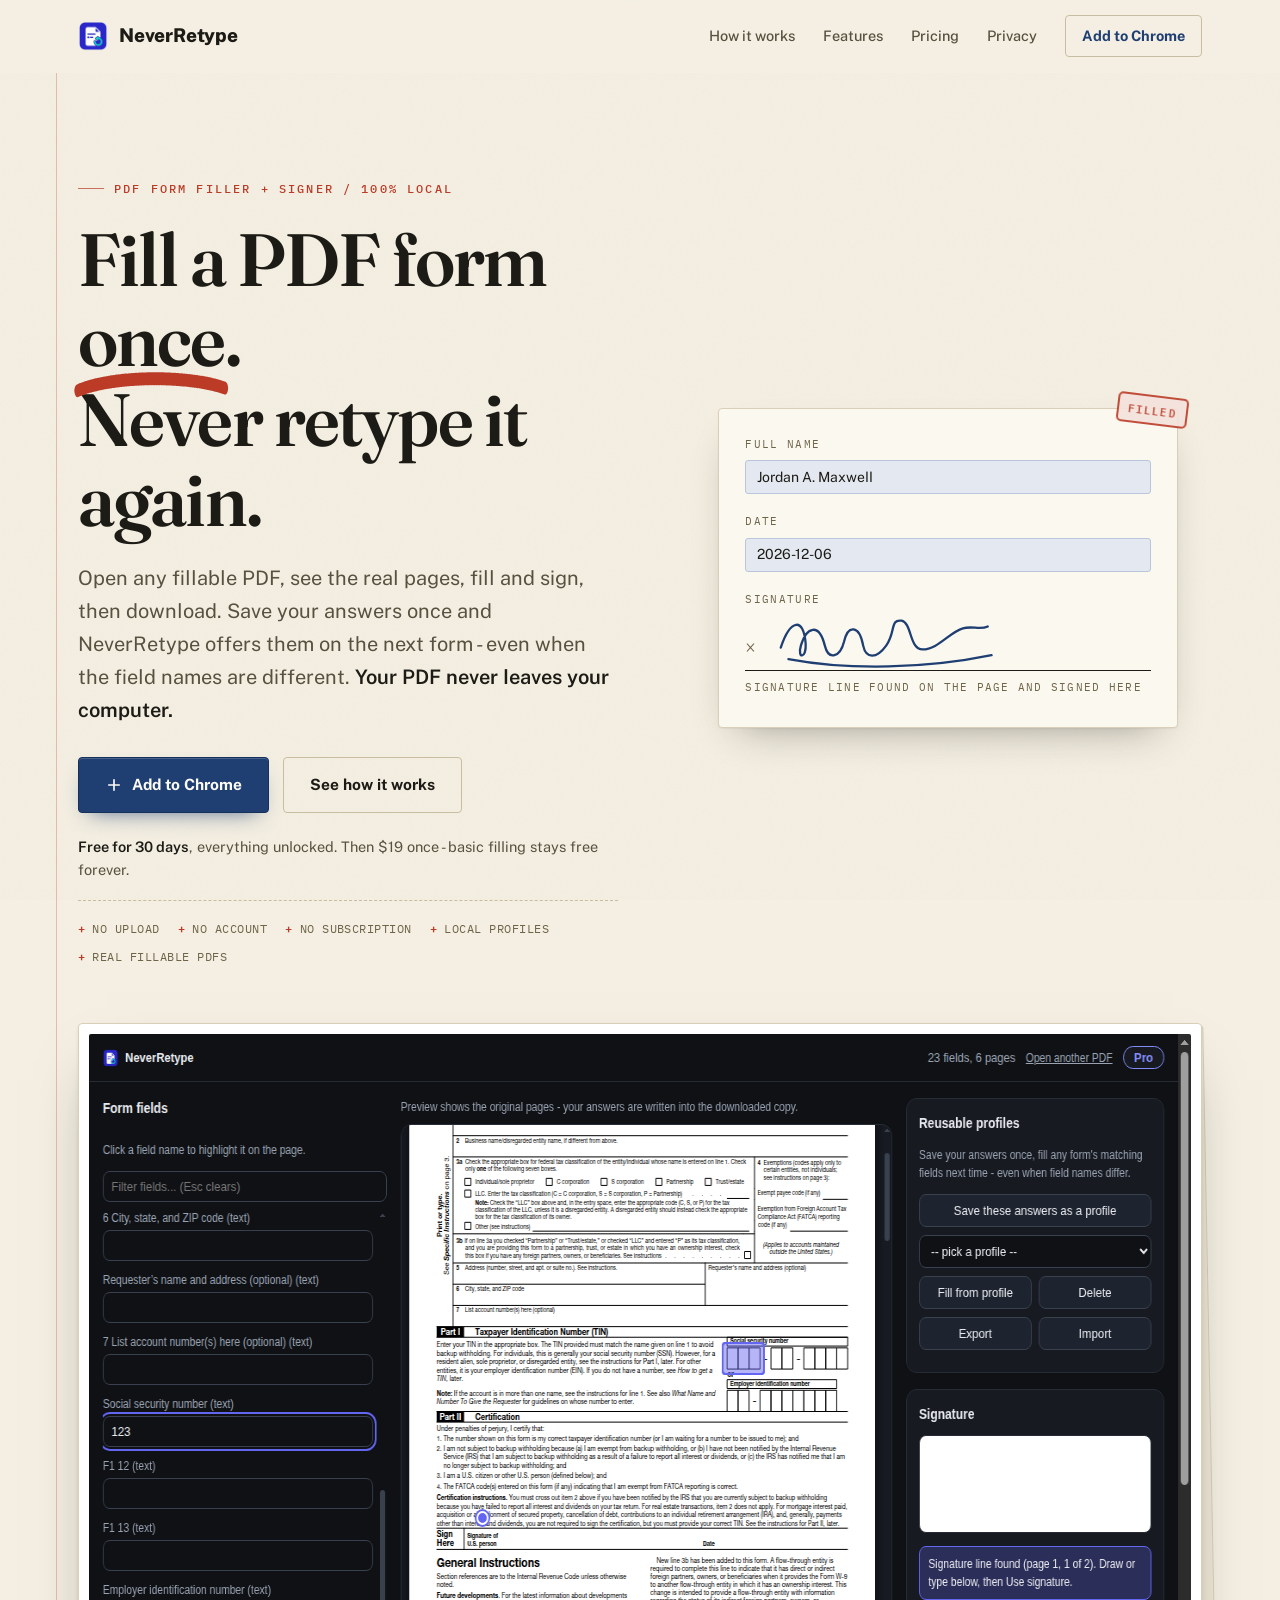
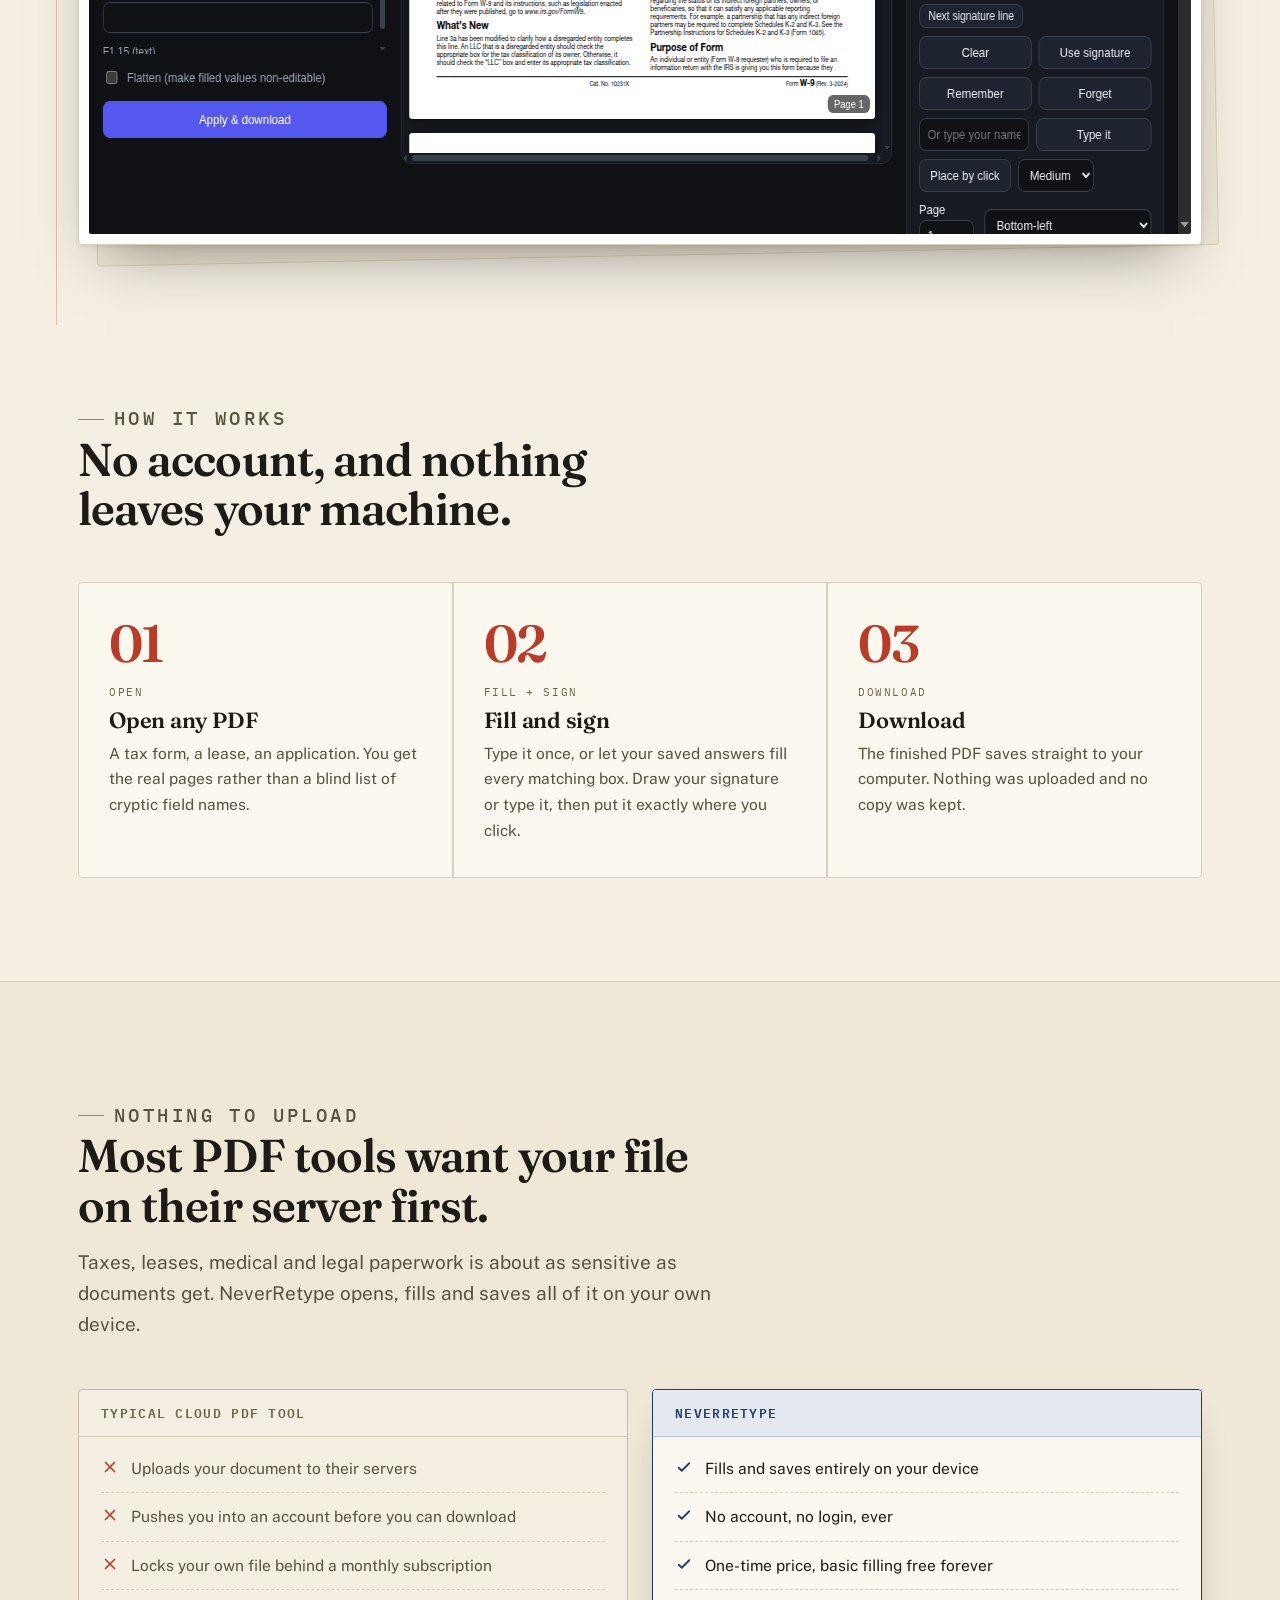
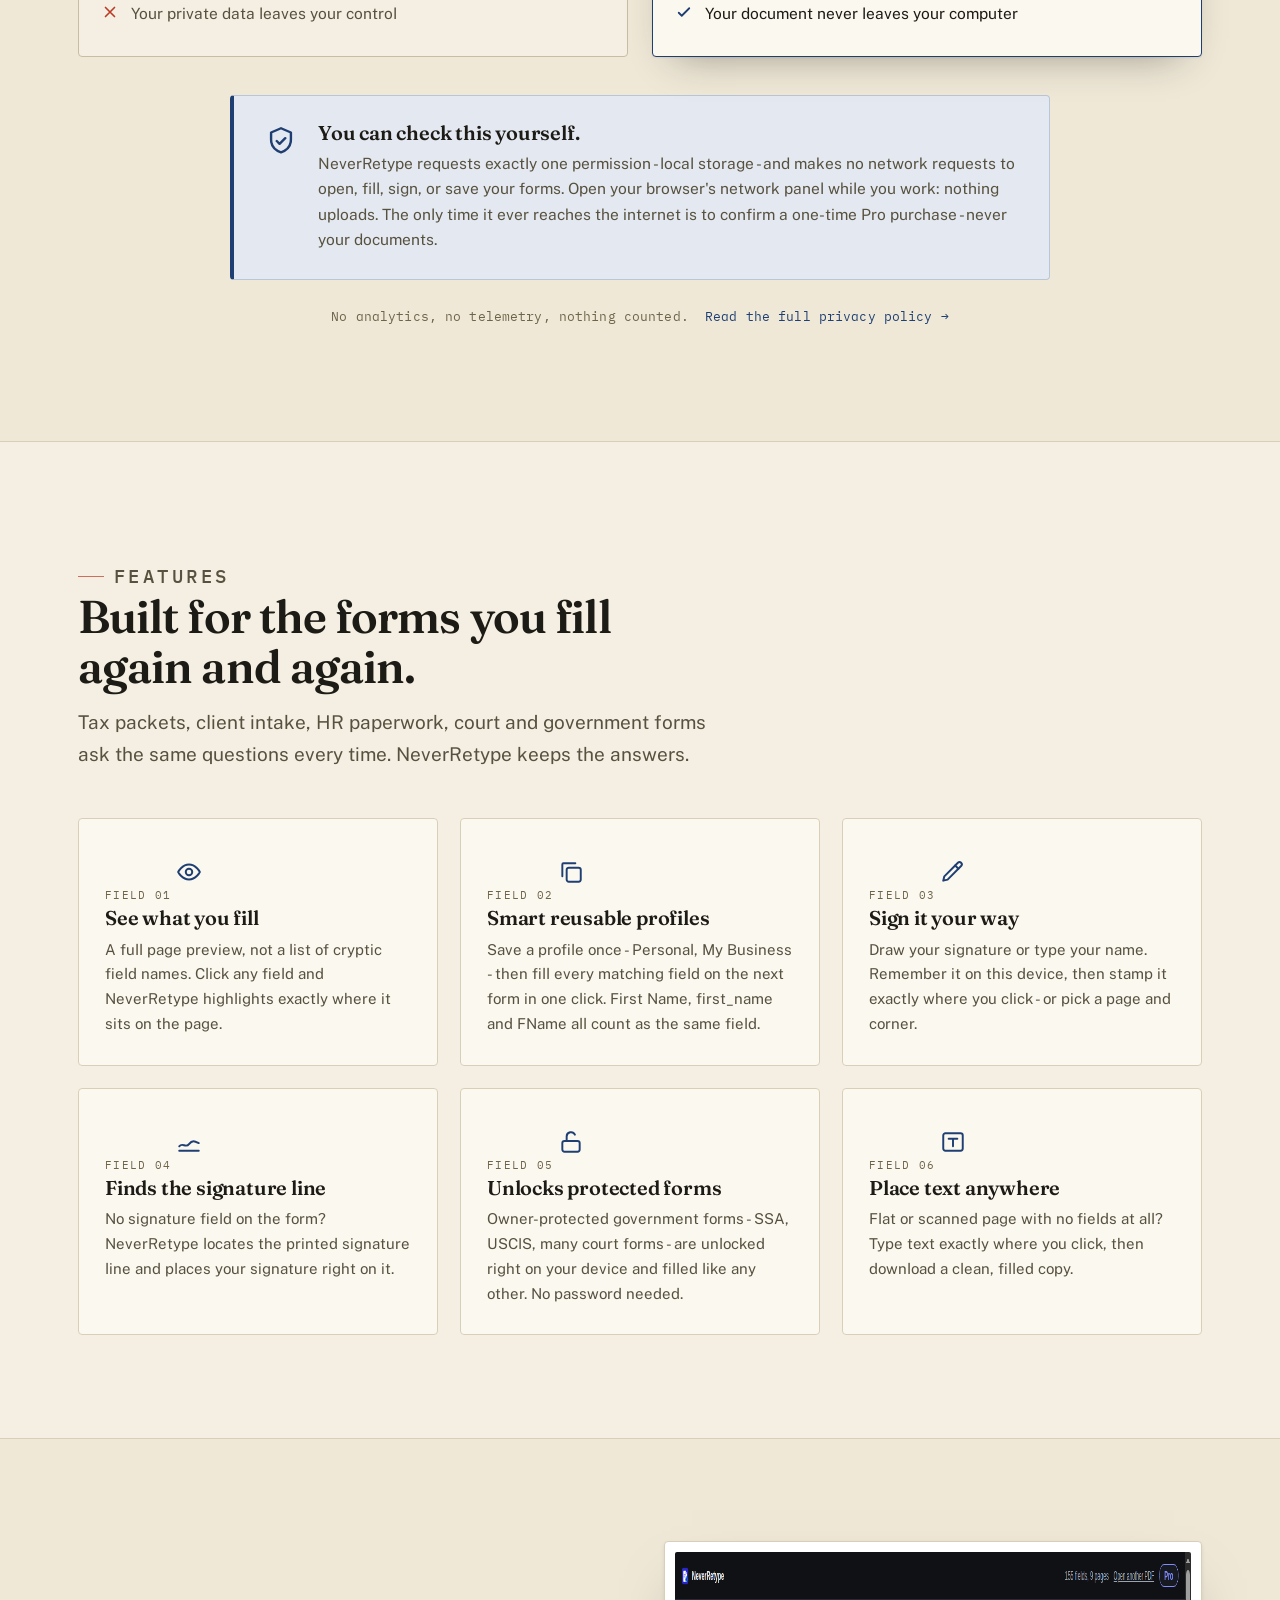
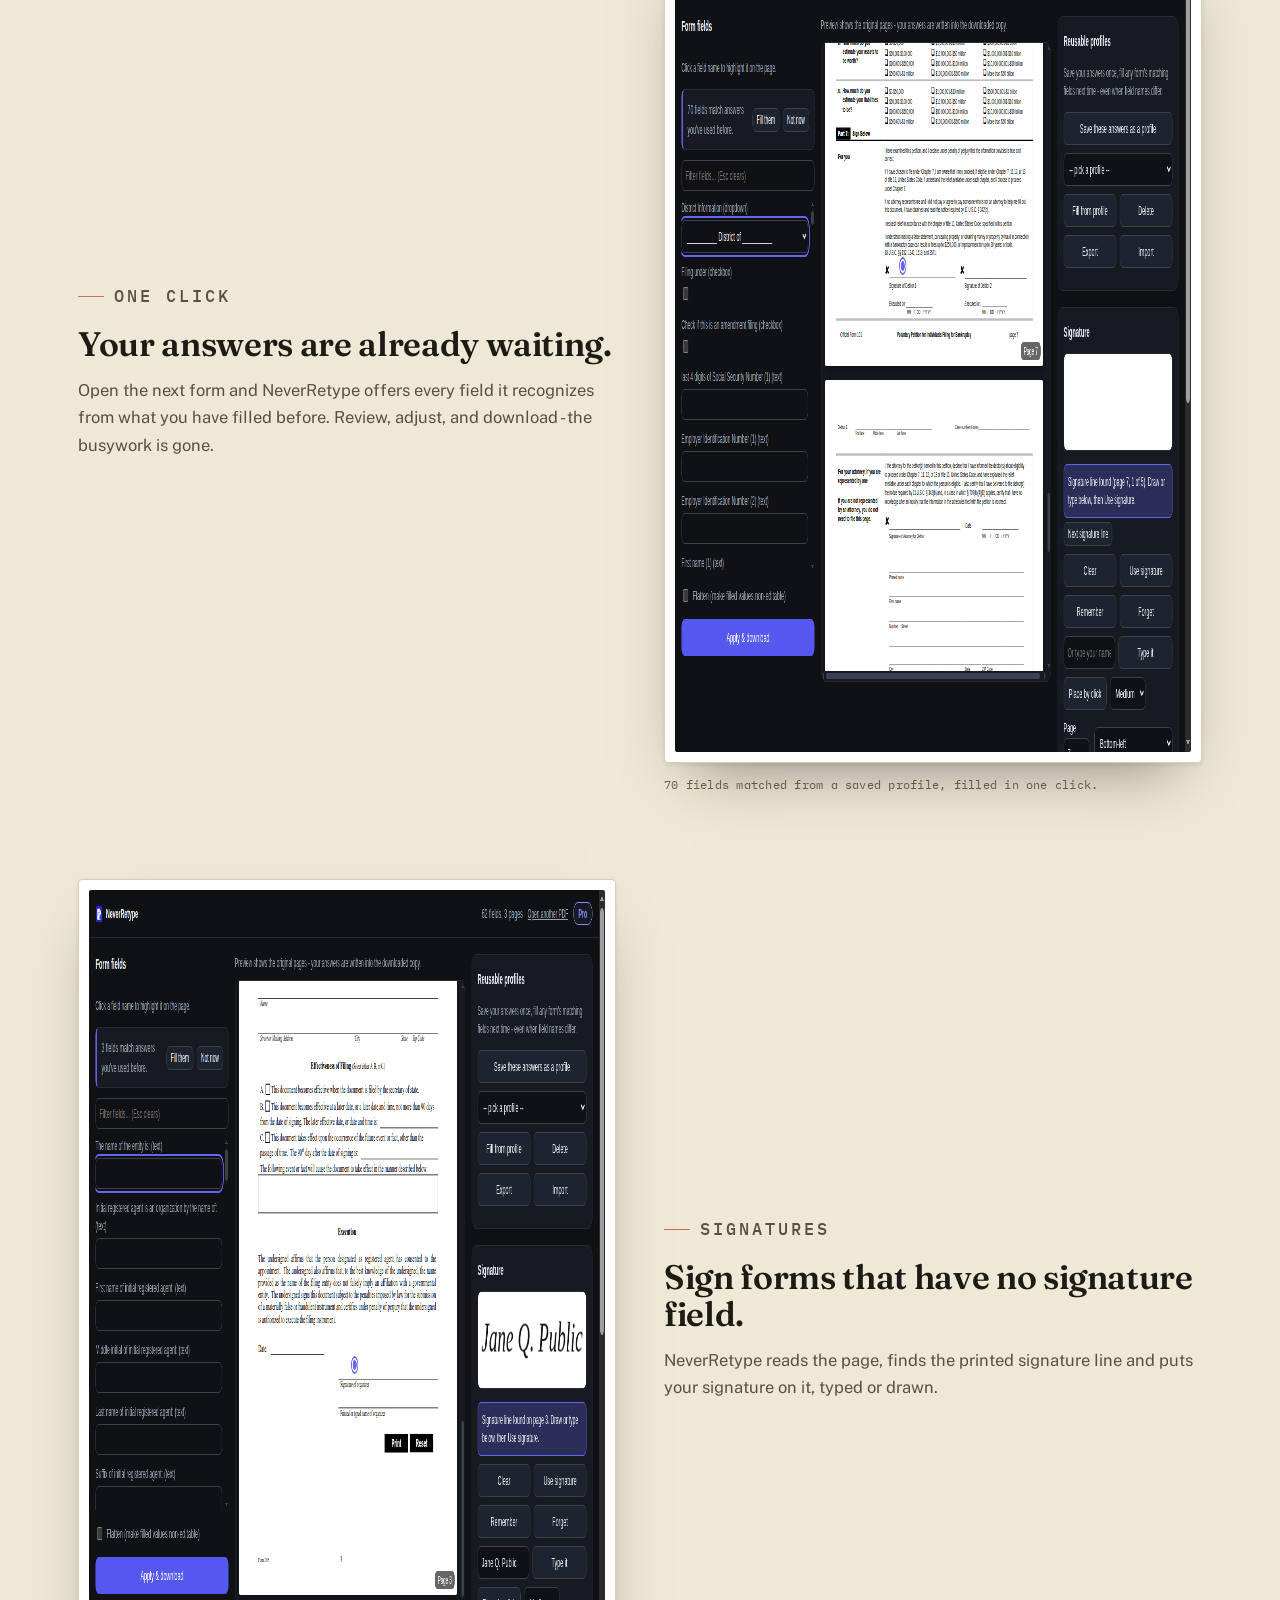
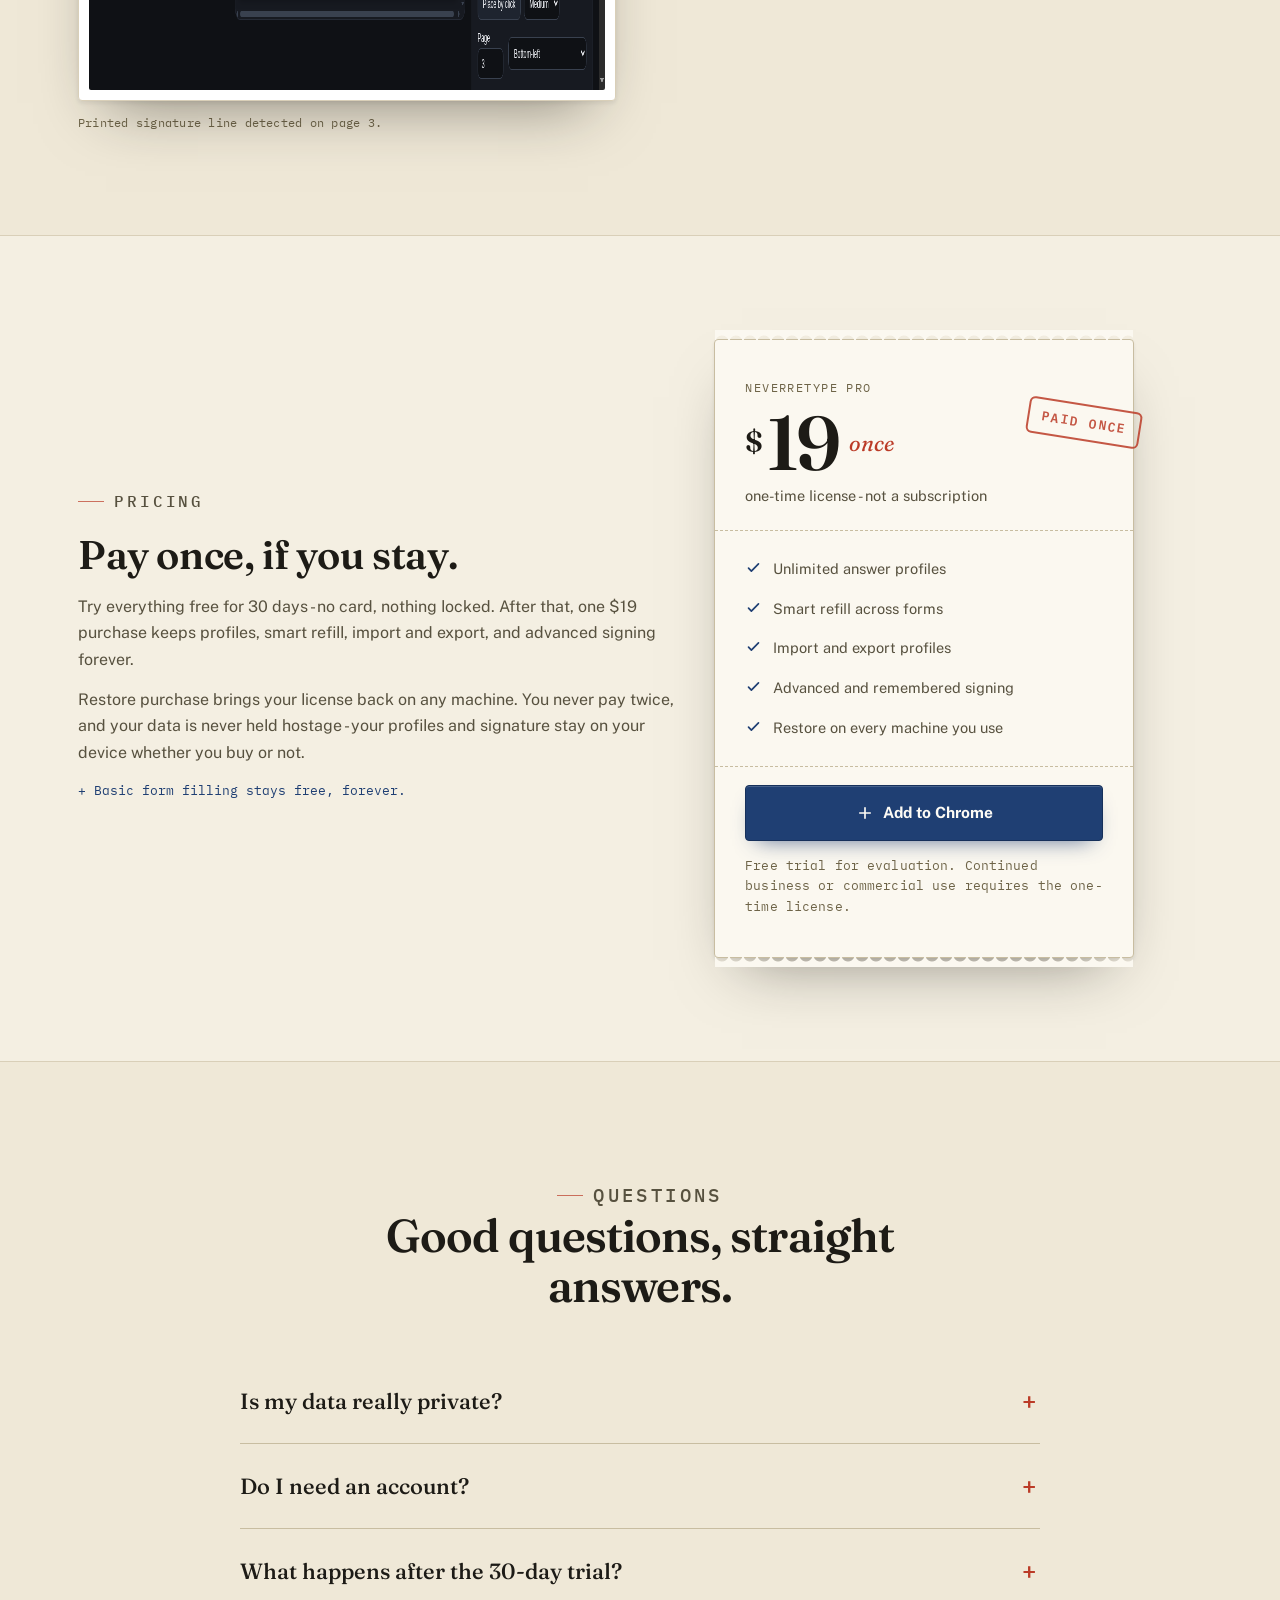
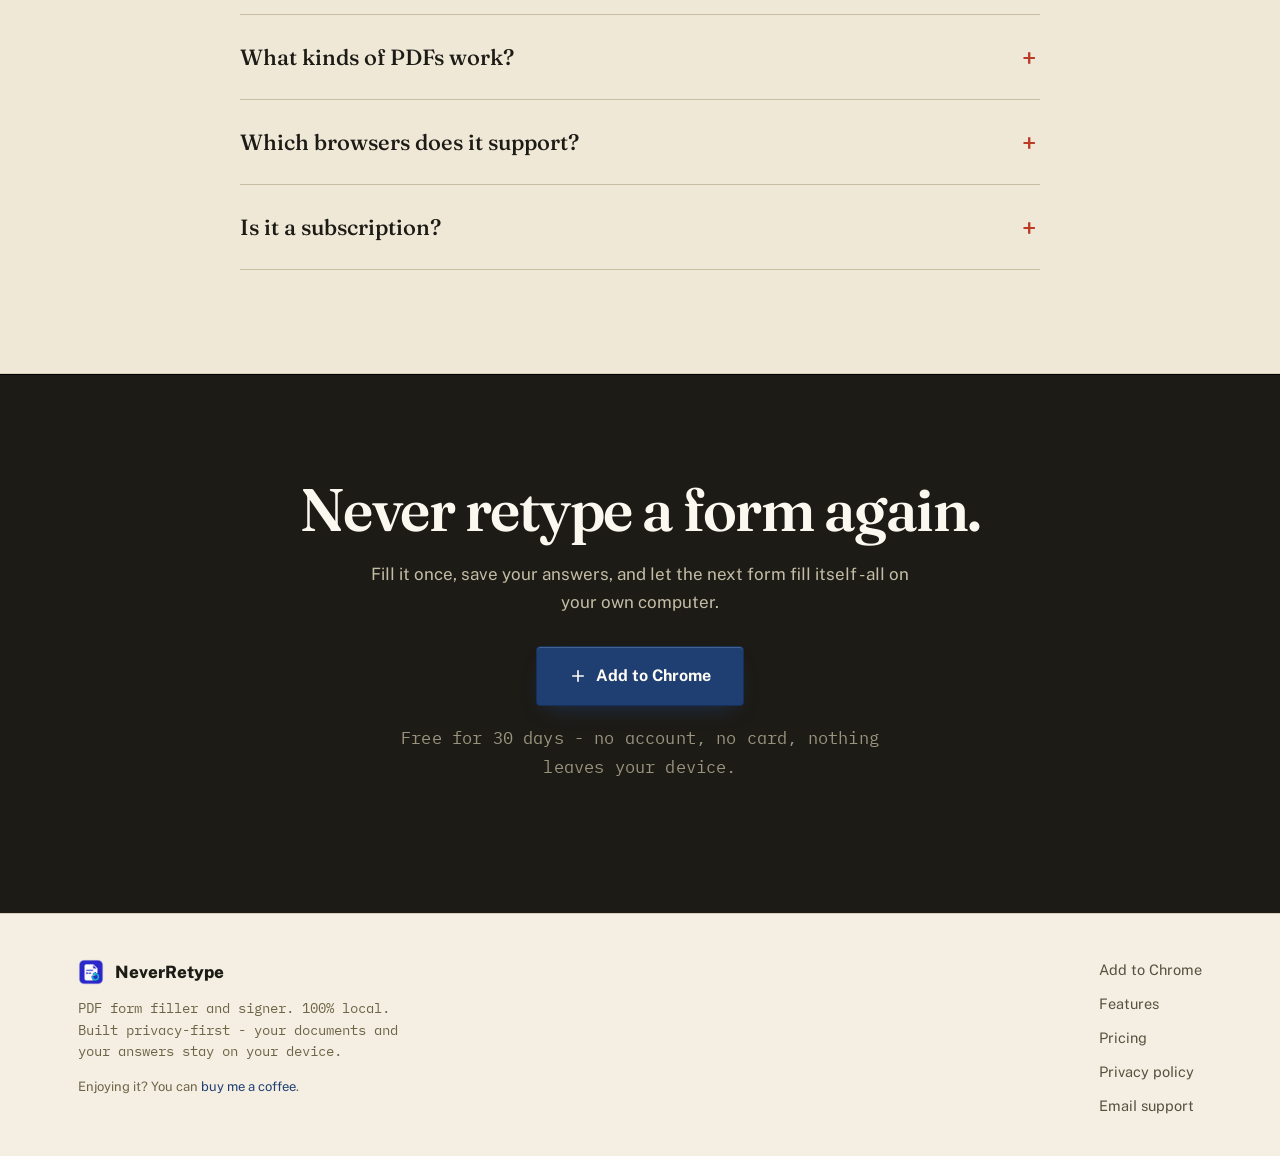
==== commit 4fa3b851: "Say it the way a person would The site copy had settled into a rhythm that reads as written-to-a-for" ====
--- a/index.html
+++ b/index.html
@@ -180,7 +180,7 @@
                     <path pathLength="1" class="flourish" d="M14 58 C 78 70, 158 68, 226 54"/>
                   </svg>
                 </div>
-                <p class="cap">Signature line found and signed on this device</p>
+                <p class="cap">Signature line found on the page and signed here</p>
               </div>
             </div>
           </div>
@@ -199,26 +199,26 @@
       <div class="wrap">
         <div class="section-head reveal">
           <p class="eyebrow">How it works</p>
-          <h2>Three steps. No account, no upload.</h2>
+          <h2>No account, and nothing leaves your machine.</h2>
         </div>
         <div class="steps reveal d1">
           <div class="step">
             <div class="num">01</div>
             <p class="tag">Open</p>
             <h3>Open any PDF</h3>
-            <p>Drop in a tax form, a lease, an application. NeverRetype shows the real pages, not a blind list of cryptic field names.</p>
+            <p>A tax form, a lease, an application. You get the real pages rather than a blind list of cryptic field names.</p>
           </div>
           <div class="step">
             <div class="num">02</div>
             <p class="tag">Fill + sign</p>
             <h3>Fill and sign</h3>
-            <p>Type once, or let saved answers fill every matching field. Draw or type your signature and drop it exactly where it belongs.</p>
+            <p>Type it once, or let your saved answers fill every matching box. Draw your signature or type it, then put it exactly where you click.</p>
           </div>
           <div class="step">
             <div class="num">03</div>
             <p class="tag">Download</p>
             <h3>Download</h3>
-            <p>Save the finished PDF straight to your computer. Nothing was uploaded, and no copy was kept anywhere.</p>
+            <p>The finished PDF saves straight to your computer. Nothing was uploaded and no copy was kept.</p>
           </div>
         </div>
       </div>
@@ -228,9 +228,9 @@
     <section class="band sunk">
       <div class="wrap">
         <div class="section-head reveal">
-          <p class="eyebrow">Local by design</p>
-          <h2>Most PDF tools want your file on their server. This one doesn't.</h2>
-          <p>Taxes, leases, medical and legal forms - that is some of the most sensitive paper you own. NeverRetype opens, fills, and saves it entirely on your device.</p>
+          <p class="eyebrow">Nothing to upload</p>
+          <h2>Most PDF tools want your file on their server first.</h2>
+          <p>Taxes, leases, medical and legal paperwork is about as sensitive as documents get. NeverRetype opens, fills and saves all of it on your own device.</p>
         </div>
         <div class="compare reveal d1">
           <div class="col them">
@@ -255,11 +255,11 @@
         <div class="verify reveal d2">
           <svg class="verify-ic" viewBox="0 0 24 24" fill="none" stroke="currentColor" stroke-width="1.7" stroke-linecap="round" stroke-linejoin="round" aria-hidden="true"><path d="M12 3l7 3v5c0 4.4-3 7.6-7 9-4-1.4-7-4.6-7-9V6l7-3Z"/><path d="M9 12l2 2 4-4"/></svg>
           <div>
-            <h3>Don't take our word for it.</h3>
+            <h3>You can check this yourself.</h3>
             <p>NeverRetype requests exactly one permission - local storage - and makes no network requests to open, fill, sign, or save your forms. Open your browser's network panel while you work: nothing uploads. The only time it ever reaches the internet is to confirm a one-time Pro purchase - never your documents.</p>
           </div>
         </div>
-        <p class="micro reveal d2" style="text-align:center;margin-top:26px;">No analytics. No telemetry. No tracking. &nbsp;<a href="privacy-policy.html">Read the full privacy policy &rarr;</a></p>
+        <p class="micro reveal d2" style="text-align:center;margin-top:26px;">No analytics, no telemetry, nothing counted. &nbsp;<a href="privacy-policy.html">Read the full privacy policy &rarr;</a></p>
       </div>
     </section>
 
@@ -269,7 +269,7 @@
         <div class="section-head reveal">
           <p class="eyebrow">Features</p>
           <h2>Built for the forms you fill again and again.</h2>
-          <p>Tax packets, client intake, HR paperwork, court and government forms - the same fields, over and over. NeverRetype remembers them so you don't.</p>
+          <p>Tax packets, client intake, HR paperwork, court and government forms ask the same questions every time. NeverRetype keeps the answers.</p>
         </div>
         <div class="features">
           <div class="feat reveal">
@@ -334,7 +334,7 @@
             <div class="show-text">
               <p class="eyebrow">Signatures</p>
               <h3>Sign forms that have no signature field.</h3>
-              <p>NeverRetype reads the page, finds the printed signature line, and places your signature on it - typed or drawn, exactly where it belongs.</p>
+              <p>NeverRetype reads the page, finds the printed signature line and puts your signature on it, typed or drawn.</p>
             </div>
             <figure class="show-figure">
               <div class="paper-frame">
